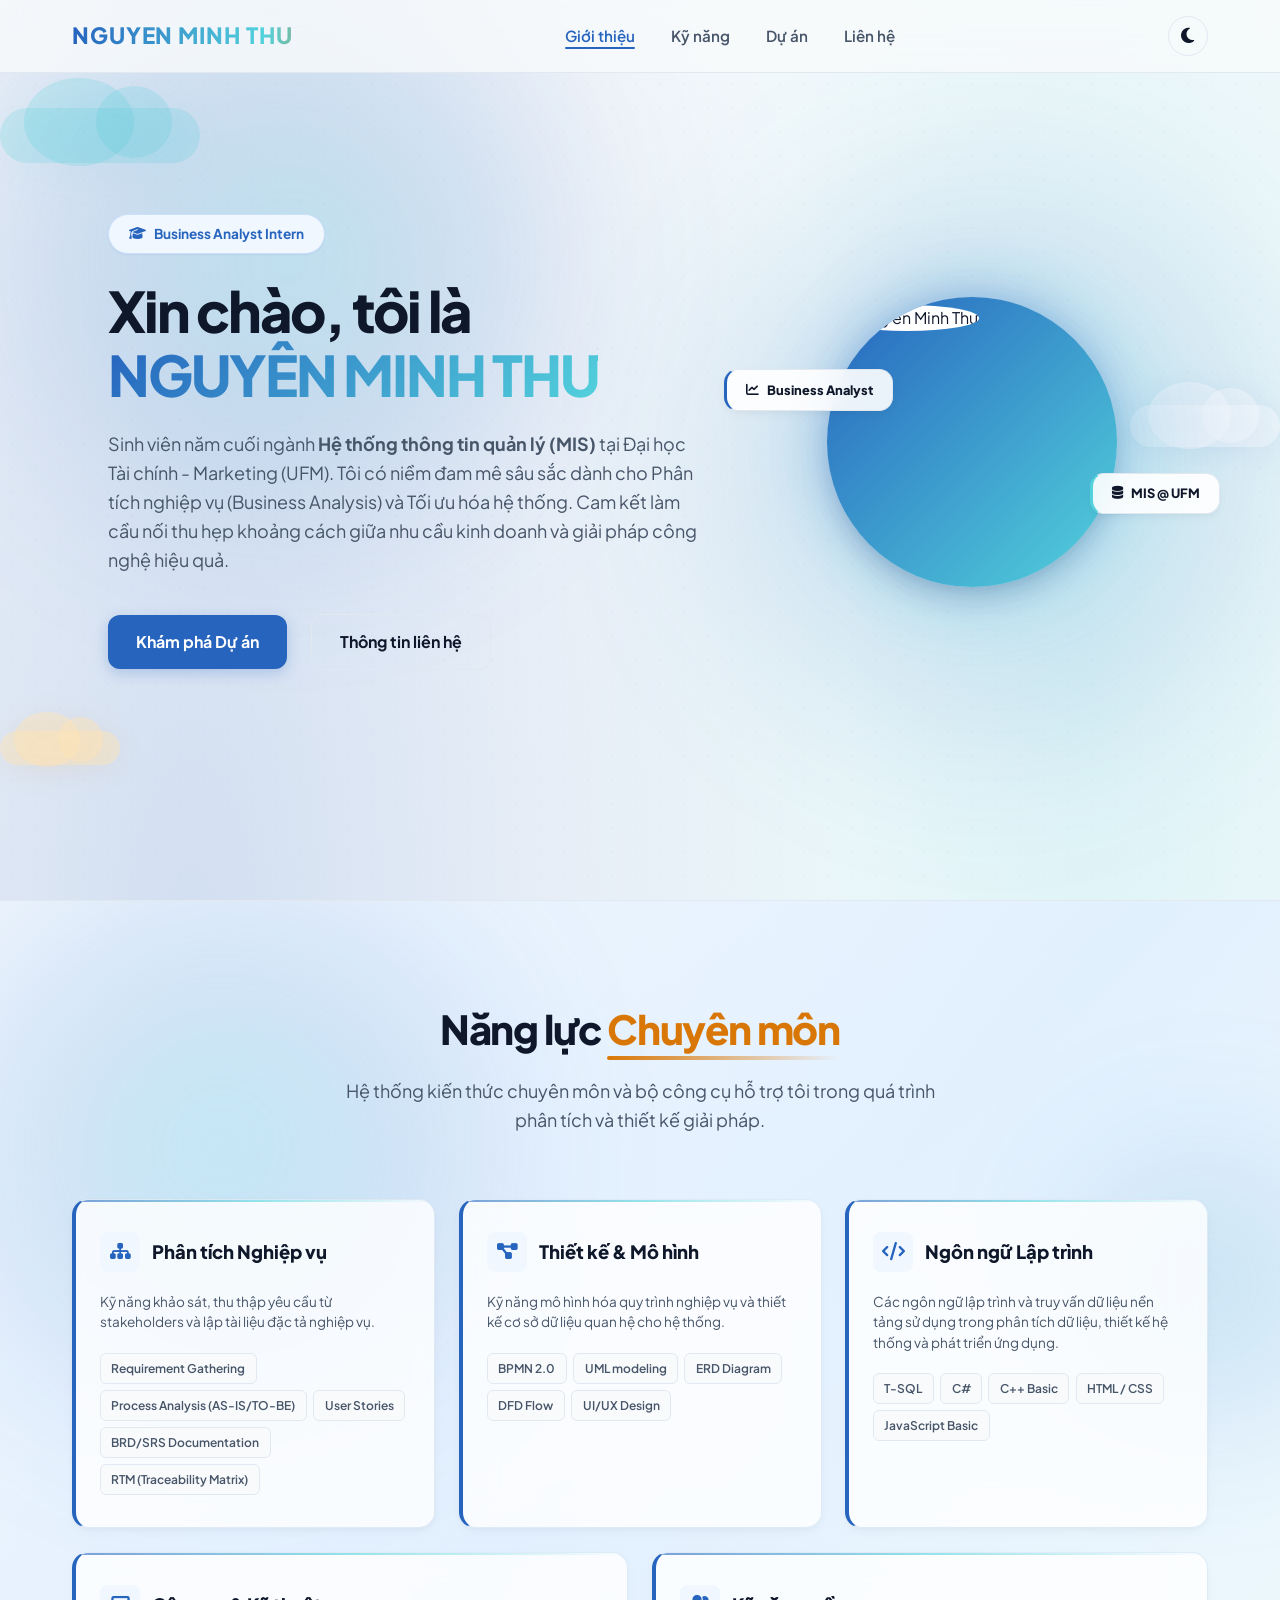
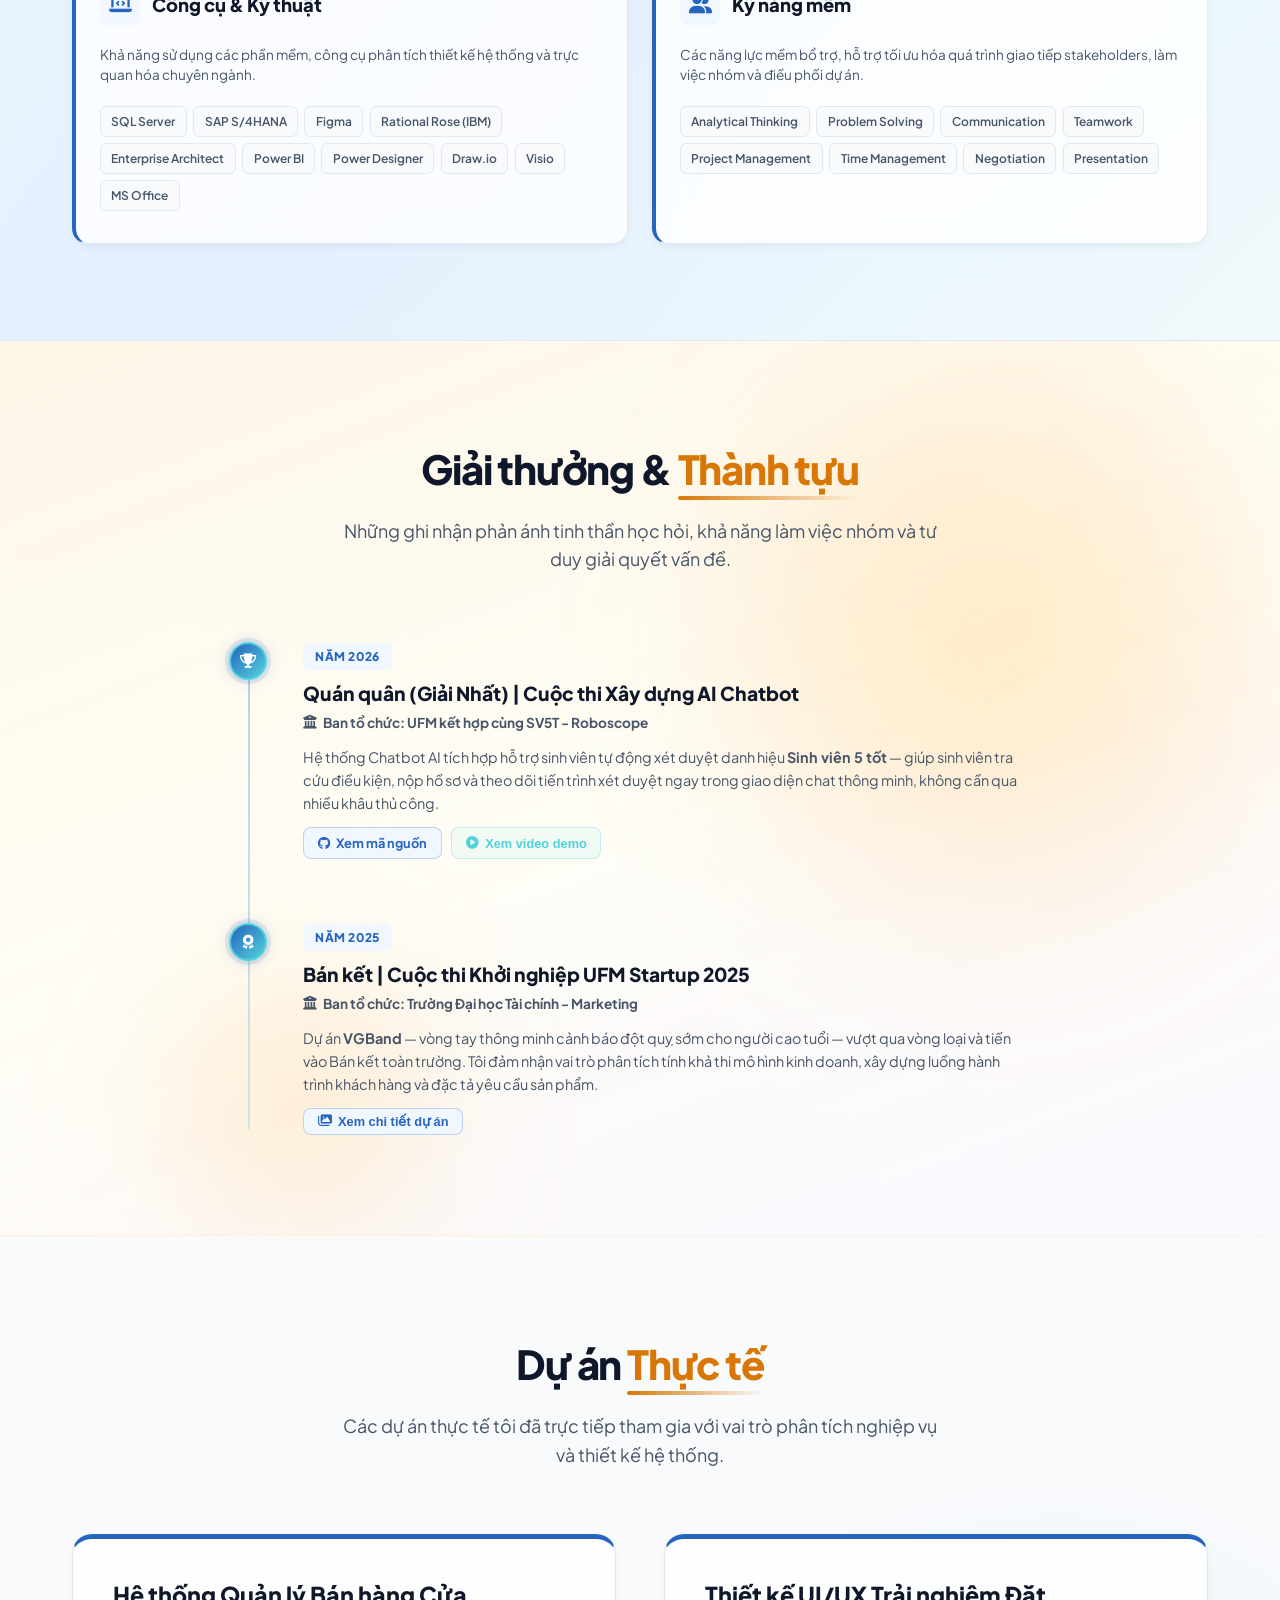
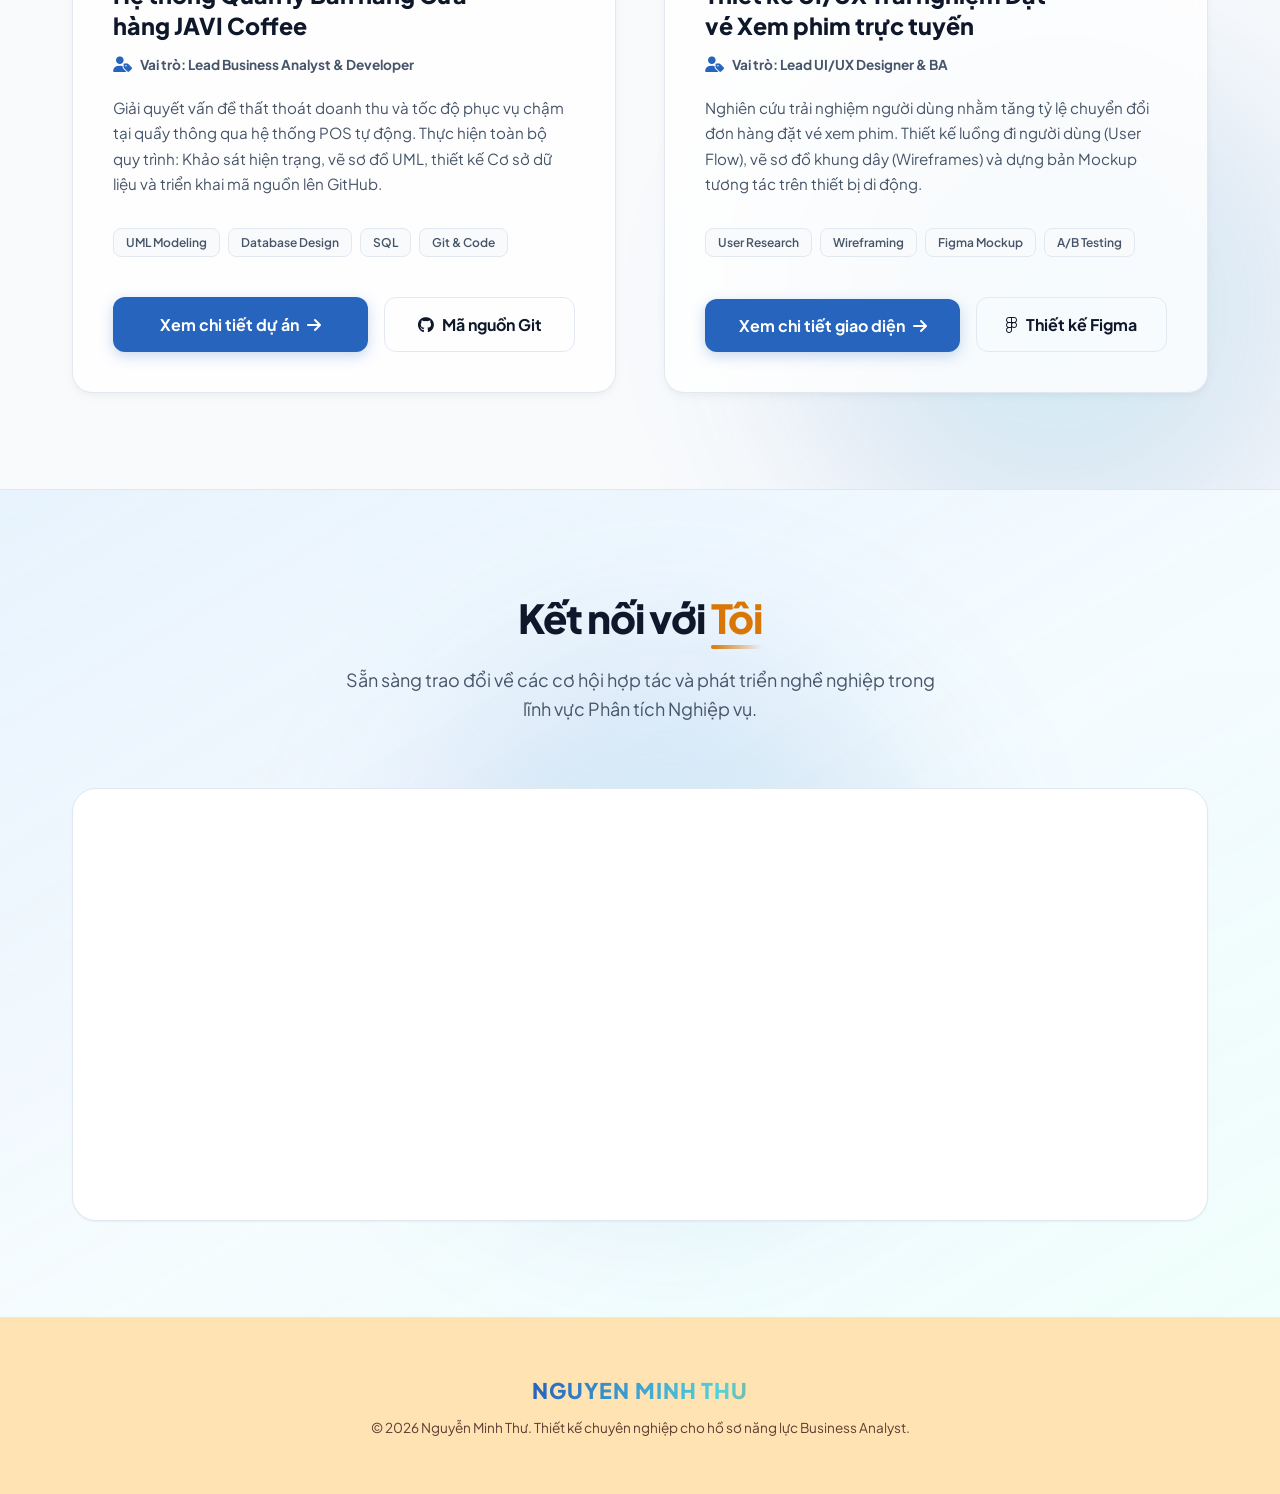
==== index.html @ 5f0628aa "Portfolio" ====
<!DOCTYPE html>
<html lang="vi">
<head>
    <meta charset="UTF-8">
    <meta name="viewport" content="width=device-width, initial-scale=1.0">
    <title>Nguyễn Minh Thư | Business Analyst Portfolio</title>
    
    <!-- Meta SEO -->
    <meta name="description" content="Portfolio chuyên nghiệp của Nguyễn Minh Thư - Chuyên viên phân tích nghiệp vụ (Business Analyst) với kinh nghiệm thiết kế quy trình, mô hình hóa UML, thiết kế CSDL và tư duy thiết kế UI/UX.">
    <meta name="keywords" content="Business Analyst, BA Portfolio, UML Diagrams, ERD, JAVI Coffee, UI/UX Design, Movie Booking, Phân tích nghiệp vụ, Cầu nối CNTT">
    <meta name="author" content="Nguyễn Minh Thư">
    
    <!-- Open Graph / Social Media -->
    <meta property="og:type" content="website">
    <meta property="og:title" content="Nguyễn Minh Thư | Business Analyst Portfolio">
    <meta property="og:description" content="Hồ sơ năng lực phân tích thiết kế hệ thống, sơ đồ quy trình nghiệp vụ UML, cấu trúc Database và tư duy thiết kế UI/UX định hướng khách hàng.">
    
    <!-- Stylesheets -->
    <link rel="stylesheet" href="css/style.css">
    <link rel="stylesheet" href="https://cdnjs.cloudflare.com/ajax/libs/font-awesome/6.4.0/css/all.min.css">
</head>
<body>

    <!-- Header & Navigation -->
    <header>
        <div class="container">
            <nav>
                <a href="#" class="logo">
                    <span class="logo-glow">NGUYEN MINH THU</span>
                </a>
                
                <ul class="nav-links">
                    <li><a href="#about" class="active">Giới thiệu</a></li>
                    <li><a href="#skills">Kỹ năng</a></li>
                    <li><a href="#projects">Dự án</a></li>
                    <li><a href="#contact">Liên hệ</a></li>
                </ul>

                <div style="display: flex; gap: 1rem; align-items: center;">
                    <button id="theme-toggle" class="theme-toggle-btn" aria-label="Toggle dark mode">
                        <i class="fas fa-moon moon-icon"></i>
                        <i class="fas fa-sun sun-icon"></i>
                    </button>
                    <button class="menu-toggle" id="menu-toggle" aria-label="Toggle navigation menu">
                        <span></span>
                        <span></span>
                        <span></span>
                    </button>
                </div>
            </nav>
        </div>
    </header>

    <!-- Hero Section -->
    <section id="about" class="hero" style="position: relative; overflow: hidden;">
        <!-- Ambient Floating Cloud Glows -->
        <div class="bg-cloud-blob float-animation-1" style="top: -10%; left: -5%;"></div>
        <div class="bg-cloud-blob float-animation-2" style="bottom: 10%; right: -5%;"></div>
        <!-- Drifting CSS clouds (hero only) -->
        <div class="css-cloud css-cloud-drift css-cloud-1"></div>
        <div class="css-cloud css-cloud-drift css-cloud-2"></div>
        <div class="css-cloud css-cloud-drift css-cloud-3"></div>
        <div class="container" style="position: relative; z-index: 1;">
            <div class="hero-wrapper">
                <div class="hero-content">
                    <div class="hero-badge">
                        <i class="fas fa-graduation-cap"></i>
                        Business Analyst Intern
                    </div>
                    <h1 class="hero-title">
                        Xin chào, tôi là <br><span>NGUYỄN MINH THƯ</span>
                    </h1>
                    <p class="hero-description">
                        Sinh viên năm cuối ngành <strong>Hệ thống thông tin quản lý (MIS)</strong> tại Đại học Tài chính - Marketing (UFM). Tôi có niềm đam mê sâu sắc dành cho Phân tích nghiệp vụ (Business Analysis) và Tối ưu hóa hệ thống. Cam kết làm cầu nối thu hẹp khoảng cách giữa nhu cầu kinh doanh và giải pháp công nghệ hiệu quả.
                    </p>
                    <div class="hero-ctas">
                        <a href="#projects" class="btn btn-primary">Khám phá Dự án</a>
                        <a href="#contact" class="btn btn-secondary">Thông tin liên hệ</a>
                    </div>
                </div>
                
                <div class="hero-visual">
                    <div class="hero-blob"></div>
                    <div class="avatar-container">
                        <img src="images/avatar.png" alt="Nguyễn Minh Thư" class="avatar-image">
                    </div>
                    <!-- Floating visual tech badges around avatar -->
                    <div class="floating-badge badge-left">
                        <i class="fas fa-chart-line"></i> Business Analyst
                    </div>
                    <div class="floating-badge badge-right">
                        <i class="fas fa-database"></i> MIS @ UFM
                    </div>
                </div>
            </div>
        </div>
    </section>

    <!-- Kỹ năng Section -->
    <section id="skills" class="skills-section" style="position: relative; overflow: hidden;">
        <!-- Ambient Cloud Glows -->
        <div class="bg-cloud-blob float-animation-1" style="top: -10%; left: -10%;"></div>
        <div class="bg-cloud-blob float-animation-3" style="top: 20%; right: -8%; width: 350px; height: 350px;"></div>
        <!-- Side clouds -->
        <div class="css-cloud css-cloud-side css-cloud-side-L css-cloud-yellow" style="top: 18%; animation-delay: 0s;"></div>
        <div class="css-cloud css-cloud-side css-cloud-side-L css-cloud-white" style="top: 60%; animation-delay: -3s;"></div>
        <div class="css-cloud css-cloud-side css-cloud-side-R css-cloud-blue" style="top: 30%; animation-delay: -1.5s;"></div>
        <div class="css-cloud css-cloud-side css-cloud-side-R css-cloud-yellow" style="top: 70%; animation-delay: -4s;"></div>
        <div class="container" style="position: relative; z-index: 1;">
            <h2 class="section-title">Năng lực <span>Chuyên môn</span></h2>
            <p class="section-subtitle">Hệ thống kiến thức chuyên môn và bộ công cụ hỗ trợ tôi trong quá trình phân tích và thiết kế giải pháp.</p>
            
            <div class="skills-premium-grid">
                <!-- Card 1: Business Analysis -->
                <div class="skills-card-premium reveal reveal-left">
                    <div class="skills-card-header">
                        <div class="skill-icon-box"><i class="fas fa-sitemap"></i></div>
                        <h3>Phân tích Nghiệp vụ</h3>
                    </div>
                    <div class="skills-card-content">
                        <p class="skills-card-desc-text">Kỹ năng khảo sát, thu thập yêu cầu từ stakeholders và lập tài liệu đặc tả nghiệp vụ.</p>
                        <div class="skill-tags-group">
                            <span class="skill-tag-badge">Requirement Gathering</span>
                            <span class="skill-tag-badge">Process Analysis (AS-IS/TO-BE)</span>
                            <span class="skill-tag-badge">User Stories</span>
                            <span class="skill-tag-badge">BRD/SRS Documentation</span>
                            <span class="skill-tag-badge">RTM (Traceability Matrix)</span>
                        </div>
                    </div>
                </div>

                <!-- Card 2: Modeling & Design -->
                <div class="skills-card-premium reveal reveal-right">
                    <div class="skills-card-header">
                        <div class="skill-icon-box"><i class="fas fa-project-diagram"></i></div>
                        <h3>Thiết kế & Mô hình</h3>
                    </div>
                    <div class="skills-card-content">
                        <p class="skills-card-desc-text">Kỹ năng mô hình hóa quy trình nghiệp vụ và thiết kế cơ sở dữ liệu quan hệ cho hệ thống.</p>
                        <div class="skill-tags-group">
                            <span class="skill-tag-badge">BPMN 2.0</span>
                            <span class="skill-tag-badge">UML modeling</span>
                            <span class="skill-tag-badge">ERD Diagram</span>
                            <span class="skill-tag-badge">DFD Flow</span>
                            <span class="skill-tag-badge">UI/UX Design</span>
                        </div>
                    </div>
                </div>

                <!-- Card 3: Programming Languages -->
                <div class="skills-card-premium reveal reveal-left">
                    <div class="skills-card-header">
                        <div class="skill-icon-box"><i class="fas fa-code"></i></div>
                        <h3>Ngôn ngữ Lập trình</h3>
                    </div>
                    <div class="skills-card-content">
                        <p class="skills-card-desc-text">Các ngôn ngữ lập trình và truy vấn dữ liệu nền tảng sử dụng trong phân tích dữ liệu, thiết kế hệ thống và phát triển ứng dụng.</p>
                        <div class="skill-tags-group">
                            <span class="skill-tag-badge">T-SQL</span>
                            <span class="skill-tag-badge">C#</span>
                            <span class="skill-tag-badge">C++ Basic</span>
                            <span class="skill-tag-badge">HTML / CSS</span>
                            <span class="skill-tag-badge">JavaScript Basic</span>
                        </div>
                    </div>
                </div>

                <!-- Card 4: Tech & Tools -->
                <div class="skills-card-premium reveal reveal-left">
                    <div class="skills-card-header">
                        <div class="skill-icon-box"><i class="fas fa-laptop-code"></i></div>
                        <h3>Công cụ & Kỹ thuật</h3>
                    </div>
                    <div class="skills-card-content">
                        <p class="skills-card-desc-text">Khả năng sử dụng các phần mềm, công cụ phân tích thiết kế hệ thống và trực quan hóa chuyên ngành.</p>
                        <div class="skill-tags-group">
                            <span class="skill-tag-badge">SQL Server</span>
                            <span class="skill-tag-badge">SAP S/4HANA</span>
                            <span class="skill-tag-badge">Figma</span>
                            <span class="skill-tag-badge">Rational Rose (IBM)</span>
                            <span class="skill-tag-badge">Enterprise Architect</span>
                            <span class="skill-tag-badge">Power BI</span>
                            <span class="skill-tag-badge">Power Designer</span>
                            <span class="skill-tag-badge">Draw.io</span>
                            <span class="skill-tag-badge">Visio</span>
                            <span class="skill-tag-badge">MS Office</span>
                        </div>
                    </div>
                </div>

                <!-- Card 5: Soft Skills -->
                <div class="skills-card-premium reveal reveal-right">
                    <div class="skills-card-header">
                        <div class="skill-icon-box"><i class="fas fa-user-friends"></i></div>
                        <h3>Kỹ năng mềm</h3>
                    </div>
                    <div class="skills-card-content">
                        <p class="skills-card-desc-text">Các năng lực mềm bổ trợ, hỗ trợ tối ưu hóa quá trình giao tiếp stakeholders, làm việc nhóm và điều phối dự án.</p>
                        <div class="skill-tags-group">
                            <span class="skill-tag-badge">Analytical Thinking</span>
                            <span class="skill-tag-badge">Problem Solving</span>
                            <span class="skill-tag-badge">Communication</span>
                            <span class="skill-tag-badge">Teamwork</span>
                            <span class="skill-tag-badge">Project Management</span>
                            <span class="skill-tag-badge">Time Management</span>
                            <span class="skill-tag-badge">Negotiation</span>
                            <span class="skill-tag-badge">Presentation</span>
                        </div>
                    </div>
                </div>
            </div>


        </div>
    </section>

    <!-- Giải thưởng & Thành tựu Section -->
    <section id="awards" class="awards-section" style="position: relative; overflow: hidden;">
        <!-- Warm amber cloud blobs -->
        <div class="bg-cloud-blob bg-cloud-warm float-animation-2" style="top: -5%; right: -5%;"></div>
        <div class="bg-cloud-blob bg-cloud-warm float-animation-3" style="bottom: -5%; left: 10%; width: 350px; height: 350px;"></div>
        <!-- Side clouds -->
        <div class="css-cloud css-cloud-side css-cloud-side-L css-cloud-cyan" style="top: 15%; animation-delay: -2s;"></div>
        <div class="css-cloud css-cloud-side css-cloud-side-L css-cloud-white" style="top: 65%; animation-delay: -5s;"></div>
        <div class="css-cloud css-cloud-side css-cloud-side-R css-cloud-blue" style="top: 40%; animation-delay: -1s;"></div>
        <div class="container" style="position: relative; z-index: 1;">
            <h2 class="section-title">Giải thưởng & <span>Thành tựu</span></h2>
            <p class="section-subtitle">Những ghi nhận phản ánh tinh thần học hỏi, khả năng làm việc nhóm và tư duy giải quyết vấn đề.</p>
            
            <div class="awards-timeline-container">
                <div class="awards-timeline-line"></div>
                
                <!-- Award 1: Chatbot Champion -->
                <div class="awards-timeline-item reveal reveal-left">
                    <div class="timeline-dot"><i class="fas fa-trophy"></i></div>
                    <div class="timeline-content">
                        <div class="award-year">Năm 2026</div>
                        <h3 class="award-title">Quán quân (Giải Nhất) | Cuộc thi Xây dựng AI Chatbot</h3>
                        <div class="award-organizer"><i class="fas fa-university"></i> Ban tổ chức: UFM kết hợp cùng SV5T - Roboscope</div>
                        <p class="award-desc">Hệ thống Chatbot AI tích hợp hỗ trợ sinh viên tự động xét duyệt danh hiệu <strong>Sinh viên 5 tốt</strong> — giúp sinh viên tra cứu điều kiện, nộp hồ sơ và theo dõi tiến trình xét duyệt ngay trong giao diện chat thông minh, không cần qua nhiều khâu thủ công.</p>
                        <div class="award-action-row">
                            <a href="https://github.com/tohuwne" target="_blank" class="award-source-link">
                                <i class="fab fa-github"></i> Xem mã nguồn
                            </a>
                            <button class="award-source-link award-video-btn" onclick="openChatbotVideoModal()">
                                <i class="fas fa-play-circle"></i> Xem video demo
                            </button>
                        </div>
                    </div>
                </div>

                <!-- Award 2: Startup Semi-finalist -->
                <div class="awards-timeline-item reveal reveal-right">
                    <div class="timeline-dot"><i class="fas fa-award"></i></div>
                    <div class="timeline-content">
                        <div class="award-year">Năm 2025</div>
                        <h3 class="award-title">Bán kết | Cuộc thi Khởi nghiệp UFM Startup 2025</h3>
                        <div class="award-organizer"><i class="fas fa-university"></i> Ban tổ chức: Trường Đại học Tài chính - Marketing</div>
                        <p class="award-desc">Dự án <strong>VGBand</strong> — vòng tay thông minh cảnh báo đột quỵ sớm cho người cao tuổi — vượt qua vòng loại và tiến vào Bán kết toàn trường. Tôi đảm nhận vai trò phân tích tính khả thi mô hình kinh doanh, xây dựng luồng hành trình khách hàng và đặc tả yêu cầu sản phẩm.</p>
                        <div class="award-action-row">
                            <button class="award-source-link award-docs-btn" onclick="openVGBandModal()">
                                <i class="fas fa-images"></i> Xem chi tiết dự án
                            </button>
                        </div>
                    </div>
                </div>
            </div>
        </div>
    </section>

    <!-- Dự án Section -->
    <section id="projects" class="projects-section" style="position: relative; overflow: hidden;">
        <!-- Ambient Cloud Glow -->
        <div class="bg-cloud-blob float-animation-2" style="bottom: -20%; right: -10%;"></div>
        <!-- Side clouds -->
        <div class="css-cloud css-cloud-side css-cloud-side-L css-cloud-yellow" style="top: 20%; animation-delay: -3s;"></div>
        <div class="css-cloud css-cloud-side css-cloud-side-L css-cloud-cyan" style="top: 65%; animation-delay: -6s;"></div>
        <div class="css-cloud css-cloud-side css-cloud-side-R css-cloud-white" style="top: 35%; animation-delay: 0s;"></div>
        <div class="css-cloud css-cloud-side css-cloud-side-R css-cloud-yellow" style="top: 75%; animation-delay: -4s;"></div>
        <div class="container" style="position: relative; z-index: 1;">
            <h2 class="section-title">Dự án <span>Thực tế</span></h2>
            <p class="section-subtitle">Các dự án thực tế tôi đã trực tiếp tham gia với vai trò phân tích nghiệp vụ và thiết kế hệ thống.</p>
            
            <div class="project-cards-layout">
                <!-- Project Card 1: JAVI Coffee -->
                <div class="project-summary-card reveal reveal-left">
                    <div class="project-card-body">
                        <h3 class="project-card-title">Hệ thống Quản lý Bán hàng Cửa hàng JAVI Coffee</h3>
                        <p class="project-card-role"><i class="fas fa-user-tag"></i> Vai trò: Lead Business Analyst & Developer</p>
                        <p class="project-card-desc">
                            Giải quyết vấn đề thất thoát doanh thu và tốc độ phục vụ chậm tại quầy thông qua hệ thống POS tự động. Thực hiện toàn bộ quy trình: Khảo sát hiện trạng, vẽ sơ đồ UML, thiết kế Cơ sở dữ liệu và triển khai mã nguồn lên GitHub.
                        </p>
                        <div class="project-card-techs">
                            <span class="tech-badge">UML Modeling</span>
                            <span class="tech-badge">Database Design</span>
                            <span class="tech-badge">SQL</span>
                            <span class="tech-badge">Git & Code</span>
                        </div>
                        <div style="display: flex; gap: 1rem; width: 100%; margin-top: auto;">
                            <a href="javi-coffee-detail.html" class="btn btn-primary" style="flex: 1.2; justify-content: center; text-align: center;">
                                Xem chi tiết dự án <i class="fas fa-arrow-right"></i>
                            </a>
                            <a href="https://github.com/tohuwne/QL_ban_hang_JAVI" target="_blank" class="btn btn-secondary" style="flex: 0.8; justify-content: center; text-align: center;">
                                <i class="fab fa-github"></i> Mã nguồn Git
                            </a>
                        </div>
                    </div>
                </div>

                <!-- Project Card 2: Movie UI/UX -->
                <div class="project-summary-card reveal reveal-right">
                    <div class="project-card-body">
                        <h3 class="project-card-title">Thiết kế UI/UX Trải nghiệm Đặt vé Xem phim trực tuyến</h3>
                        <p class="project-card-role"><i class="fas fa-user-tag"></i> Vai trò: Lead UI/UX Designer & BA</p>
                        <p class="project-card-desc">
                            Nghiên cứu trải nghiệm người dùng nhằm tăng tỷ lệ chuyển đổi đơn hàng đặt vé xem phim. Thiết kế luồng đi người dùng (User Flow), vẽ sơ đồ khung dây (Wireframes) và dựng bản Mockup tương tác trên thiết bị di động.
                        </p>
                        <div class="project-card-techs">
                            <span class="tech-badge">User Research</span>
                            <span class="tech-badge">Wireframing</span>
                            <span class="tech-badge">Figma Mockup</span>
                            <span class="tech-badge">A/B Testing</span>
                        </div>
                        <div style="display: flex; gap: 1rem; width: 100%; margin-top: auto;">
                            <a href="movie-booking-detail.html" class="btn btn-primary project-card-link" style="flex: 1.2; justify-content: center; text-align: center;">
                                Xem chi tiết giao diện <i class="fas fa-arrow-right"></i>
                            </a>
                            <a href="https://www.figma.com/design/pUXmeJfq2M4oEic1vIGk2n/H%E1%BB%87-th%E1%BB%91ng-%C4%91%E1%BA%B7t-v%C3%A9---VIBE-TICKET?t=KK15btHZ1hcUjyRQ-1" target="_blank" class="btn btn-secondary" style="flex: 0.8; justify-content: center; text-align: center;">
                                <i class="fab fa-figma"></i> Thiết kế Figma
                            </a>
                        </div>
                    </div>
                </div>
            </div>
        </div>
    </section>

    <!-- Liên hệ Section -->
    <section id="contact" class="contact-section" style="position: relative; overflow: hidden;">
        <!-- Ambient Cloud Glow -->
        <div class="bg-cloud-blob float-animation-3" style="top: 10%; left: 25%;"></div>
        <!-- Side clouds -->
        <div class="css-cloud css-cloud-side css-cloud-side-L css-cloud-cyan" style="top: 25%; animation-delay: -2s;"></div>
        <div class="css-cloud css-cloud-side css-cloud-side-L css-cloud-yellow" style="top: 70%; animation-delay: -5s;"></div>
        <div class="css-cloud css-cloud-side css-cloud-side-R css-cloud-yellow" style="top: 45%; animation-delay: -1s;"></div>
        <div class="container" style="position: relative; z-index: 1;">
            <h2 class="section-title">Kết nối với <span>Tôi</span></h2>
            <p class="section-subtitle">Sẵn sàng trao đổi về các cơ hội hợp tác và phát triển nghề nghiệp trong lĩnh vực Phân tích Nghiệp vụ.</p>
            
            <div class="contact-wrapper">
                <div class="contact-info reveal reveal-left">
                    <h3 class="contact-info-title">Tôi luôn sẵn lòng đón nhận cơ hội mới</h3>
                    <p class="contact-info-desc">Bạn cần một Business Analyst có kỹ năng phân tích hệ thống logic và tư duy UI/UX? Hãy kết nối với tôi qua các kênh sau:</p>
                </div>
                
                <div class="contact-methods reveal reveal-right">
                    <!-- Email -->
                    <a href="mailto:Nguyenminhthu.invn@gmail.com" class="contact-method-item">
                        <div class="contact-method-left">
                            <span class="contact-lbl">Email liên hệ</span>
                            <span class="contact-val">Nguyenminhthu.invn@gmail.com</span>
                        </div>
                        <div class="contact-icon-arrow"><i class="fas fa-arrow-right"></i></div>
                    </a>
                    
                    <!-- Phone -->
                    <a href="tel:0343132085" class="contact-method-item">
                        <div class="contact-method-left">
                            <span class="contact-lbl">Số điện thoại</span>
                            <span class="contact-val">0343132085</span>
                        </div>
                        <div class="contact-icon-arrow"><i class="fas fa-arrow-right"></i></div>
                    </a>
                    
                    <!-- GitHub -->
                    <a href="https://github.com/tohuwne" target="_blank" class="contact-method-item">
                        <div class="contact-method-left">
                            <span class="contact-lbl">Mạng xã hội</span>
                            <span class="contact-val">github.com/tohuwne</span>
                        </div>
                        <div class="contact-icon-arrow"><i class="fas fa-arrow-right"></i></div>
                    </a>
                </div>
            </div>
        </div>
    </section>

    <!-- Footer -->
    <footer>
        <div class="container">
            <div class="footer-logo">
                <span class="logo-glow">NGUYEN MINH THU</span>
            </div>
            <p class="footer-copy">&copy; 2026 Nguyễn Minh Thư. Thiết kế chuyên nghiệp cho hồ sơ năng lực Business Analyst.</p>
        </div>
    </footer>

    <!-- Back to Top Button -->
    <button id="back-to-top" class="back-to-top-btn" aria-label="Quay lại đầu trang">
        <i class="fas fa-chevron-up"></i>
    </button>

    <!-- ========== MODAL: Chatbot Video Demo ========== -->
    <div id="chatbot-video-modal" class="award-modal-overlay" onclick="closeChatbotVideoModal(event)">
        <div class="award-modal-box">
            <button class="award-modal-close" onclick="closeChatbotVideoModal()">&times;</button>
            <h3 class="award-modal-title"><i class="fas fa-robot"></i> Video Demo — AI Chatbot SV5T</h3>
            <div class="chatbot-video-wrap">
                <video id="chatbot-demo-video" class="chatbot-video-player" controls>
                    <source src="awards/chatbot-ai/demo.mp4" type="video/mp4">
                </video>
                <div id="chatbot-video-placeholder" class="award-placeholder-box" style="display:none;">
                    <i class="fas fa-video" style="font-size:2.5rem; color: var(--color-brand-light); margin-bottom:1rem;"></i>
                    <p>Video demo sẽ xuất hiện ở đây sau khi bạn tải file lên.</p>
                    <code style="font-size:0.8rem; color: var(--text-muted);">awards/chatbot-ai/demo.mp4</code>
                </div>
            </div>
        </div>
    </div>

    <!-- ========== MODAL: VGBand Project Details ========== -->
    <div id="vgband-modal" class="award-modal-overlay" onclick="closeVGBandModal(event)">
        <div class="award-modal-box award-modal-wide">
            <button class="award-modal-close" onclick="closeVGBandModal()">&times;</button>
            <h3 class="award-modal-title"><i class="fas fa-heartbeat"></i> VGBand — Vòng tay cảnh báo đột quỵ</h3>
            <p style="color:var(--text-secondary); font-size:0.9rem; margin-bottom:1.5rem;">Tài liệu dự án bao gồm poster, tờ rơi và brochure giới thiệu sản phẩm.</p>
            <div class="vgband-docs-grid">
                <!-- Poster -->
                <div class="vgband-doc-item" onclick="openDocPreview('awards/vgband/poster.jpg','Poster — VGBand')">
                    <div class="vgband-doc-thumb" id="poster-thumb">
                        <i class="fas fa-image"></i>
                        <span>Poster</span>
                    </div>
                    <div class="vgband-doc-label">Poster</div>
                </div>
                <!-- Tờ rơi -->
                <div class="vgband-doc-item" onclick="openDocPreview('awards/vgband/toroi.jpg','Tờ rơi — VGBand')">
                    <div class="vgband-doc-thumb" id="toroi-thumb">
                        <i class="fas fa-file-image"></i>
                        <span>Tờ rơi</span>
                    </div>
                    <div class="vgband-doc-label">Tờ rơi</div>
                </div>
                <!-- Brochure -->
                <div class="vgband-doc-item" onclick="openDocPreview('awards/vgband/brochure.pdf','Brochure — VGBand')">
                    <div class="vgband-doc-thumb" id="brochure-thumb">
                        <i class="fas fa-file-alt"></i>
                        <span>Brochure</span>
                    </div>
                    <div class="vgband-doc-label">Brochure</div>
                </div>
            </div>
            <p class="award-upload-hint"><i class="fas fa-info-circle"></i> Đặt file vào thư mục <code>awards/vgband/</code> để xem trực tiếp tại đây.</p>
        </div>
    </div>

    <!-- ========== MODAL: Doc Preview Lightbox ========== -->
    <div id="doc-preview-modal" class="award-modal-overlay" onclick="closeDocPreview(event)">
        <div class="award-modal-box award-modal-preview">
            <button class="award-modal-close" onclick="closeDocPreview()">&times;</button>
            <h3 class="award-modal-title" id="doc-preview-title"></h3>
            <div id="doc-preview-content" class="doc-preview-inner"></div>
        </div>
    </div>

    <!-- Award modal scripts -->
    <script>
        function openChatbotVideoModal() {
            const modal = document.getElementById('chatbot-video-modal');
            const video = document.getElementById('chatbot-demo-video');
            const placeholder = document.getElementById('chatbot-video-placeholder');
            // Check if source file is available
            fetch('awards/chatbot-ai/demo.mp4', { method: 'HEAD' })
                .then(r => {
                    if (r.ok && r.headers.get('content-length') > 0) {
                        video.style.display = 'block';
                        placeholder.style.display = 'none';
                        video.play();
                    } else { throw new Error(); }
                })
                .catch(() => {
                    video.style.display = 'none';
                    placeholder.style.display = 'flex';
                });
            modal.classList.add('active');
            document.body.style.overflow = 'hidden';
        }
        function closeChatbotVideoModal(e) {
            if (e && e.target !== e.currentTarget) return;
            const modal = document.getElementById('chatbot-video-modal');
            document.getElementById('chatbot-demo-video').pause();
            modal.classList.remove('active');
            document.body.style.overflow = '';
        }

        function openVGBandModal() {
            document.getElementById('vgband-modal').classList.add('active');
            document.body.style.overflow = 'hidden';
        }
        function closeVGBandModal(e) {
            if (e && e.target !== e.currentTarget) return;
            document.getElementById('vgband-modal').classList.remove('active');
            document.body.style.overflow = '';
        }

        function openDocPreview(src, title) {
            const modal = document.getElementById('doc-preview-modal');
            const content = document.getElementById('doc-preview-content');
            document.getElementById('doc-preview-title').textContent = title;
            const ext = src.split('.').pop().toLowerCase();
            if (ext === 'pdf') {
                content.innerHTML = `<iframe src="${src}" style="width:100%;height:65vh;border:none;border-radius:8px;"></iframe>`;
            } else {
                content.innerHTML = `<img src="${src}" alt="${title}" style="max-width:100%;border-radius:8px;" onerror="this.outerHTML='<div class=award-placeholder-box><i class=fas\ fa-image style=font-size:3rem;color:var(--text-muted);margin-bottom:1rem></i><p>Chưa có file. Hãy tải lên vào <code>${src}</code></p></div>'">`;
            }
            modal.classList.add('active');
        }
        function closeDocPreview(e) {
            if (e && e.target !== e.currentTarget) return;
            document.getElementById('doc-preview-modal').classList.remove('active');
            document.getElementById('doc-preview-content').innerHTML = '';
        }
    </script>

    <!-- App Logic Script -->
    <script src="js/app.js"></script>
</body>
</html>
---- css/style.css ----
@import url('https://fonts.googleapis.com/css2?family=Plus+Jakarta+Sans:wght@300;400;500;600;700;800&display=swap');

/* Reset and Base Styles */
*, *::before, *::after {
    box-sizing: border-box;
    margin: 0;
    padding: 0;
}

:root {
    --font-primary: 'Plus Jakarta Sans', sans-serif;
    
    /* Light Mode: Blue Primary with Sunrise Accents */
    --bg-primary: #f8fafc;        /* Cool clean slate */
    --bg-secondary: #ffffff;
    --bg-card: rgba(255, 255, 255, 0.8);
    --border-color: #e2e8f0;
    
    --text-primary: #0f172a;
    --text-secondary: #475569;
    --text-muted: #94a3b8;
    
    --color-brand: #2664BE;       /* Primary: Deep Royal Blue */
    --color-brand-light: #53D2DC; /* Accent 1: Bright Cyan */
    --color-brand-bg: #f0f7ff;    /* Soft blue wash background */
    --color-navy: #4F8FC0;        /* Accent 2: Soft Slate Blue */
    --color-yellow: #FFE3B3;      /* Accent 3: Warm Cream Gold */
    --color-highlight: #d97706;   /* Contrast Gold Highlight */
    
    --shadow-sm: 0 1px 2px 0 rgba(15, 23, 42, 0.05);
    --shadow-md: 0 4px 12px -2px rgba(15, 23, 42, 0.05), 0 2px 6px -1px rgba(15, 23, 42, 0.03);
    --shadow-lg: 0 20px 25px -5px rgba(15, 23, 42, 0.08), 0 10px 10px -5px rgba(15, 23, 42, 0.03);
    
    --transition-base: all 0.3s cubic-bezier(0.4, 0, 0.2, 1);
}

/* Dark Mode Theme */
[data-theme="dark"] {
    --bg-primary: #090d16;        /* Deep space navy black */
    --bg-secondary: #111827;
    --bg-card: rgba(15, 23, 42, 0.7);
    --border-color: #1e293b;
    
    --text-primary: #f8fafc;
    --text-secondary: #94a3b8;
    --text-muted: #475569;
    
    --color-brand: #2664BE;       /* Primary: Deep Royal Blue */
    --color-brand-light: #53D2DC; /* Accent 1: Bright Cyan */
    --color-brand-bg: #111a2e;    /* Deep navy wash background */
    --color-navy: #4F8FC0;        /* Accent 2: Soft Slate Blue */
    --color-yellow: #FFE3B3;      /* Accent 3: Warm Cream Gold */
    --color-highlight: var(--color-yellow);
    
    --shadow-sm: 0 1px 2px 0 rgba(0, 0, 0, 0.3);
    --shadow-md: 0 4px 12px -2px rgba(0, 0, 0, 0.4), 0 2px 6px -1px rgba(0, 0, 0, 0.2);
    --shadow-lg: 0 20px 25px -5px rgba(0, 0, 0, 0.5), 0 10px 10px -5px rgba(0, 0, 0, 0.3);
}

html {
    scroll-behavior: smooth;
    font-size: 16px;
}

body {
    font-family: var(--font-primary);
    background-color: var(--bg-primary);
    color: var(--text-primary);
    line-height: 1.6;
    transition: var(--transition-base);
    overflow-x: hidden;

    /* Vivid color-wash mesh gradient — bleeds across the page */
    background-image:
        radial-gradient(rgba(148, 163, 184, 0.05) 1.5px, transparent 1.5px),
        radial-gradient(ellipse 80% 60% at 15% 20%, rgba(38, 100, 190, 0.18) 0%, transparent 65%),
        radial-gradient(ellipse 70% 50% at 85% 15%, rgba(83, 210, 220, 0.16) 0%, transparent 60%),
        radial-gradient(ellipse 60% 55% at 50% 55%, rgba(79, 143, 192, 0.12) 0%, transparent 60%),
        radial-gradient(ellipse 80% 60% at 10% 80%, rgba(255, 227, 179, 0.22) 0%, transparent 60%),
        radial-gradient(ellipse 70% 50% at 90% 90%, rgba(83, 210, 220, 0.14) 0%, transparent 55%);
    background-size: 24px 24px, 100% 100%, 100% 100%, 100% 100%, 100% 100%, 100% 100%;
}

[data-theme="dark"] body {
    background-image:
        radial-gradient(rgba(51, 65, 85, 0.12) 1.5px, transparent 1.5px),
        radial-gradient(ellipse 80% 60% at 15% 20%, rgba(38, 100, 190, 0.20) 0%, transparent 65%),
        radial-gradient(ellipse 70% 50% at 85% 15%, rgba(83, 210, 220, 0.12) 0%, transparent 60%),
        radial-gradient(ellipse 60% 55% at 50% 55%, rgba(79, 143, 192, 0.10) 0%, transparent 60%),
        radial-gradient(ellipse 80% 60% at 10% 80%, rgba(180, 120, 30, 0.15) 0%, transparent 60%),
        radial-gradient(ellipse 70% 50% at 90% 90%, rgba(83, 210, 220, 0.10) 0%, transparent 55%);
    background-size: 24px 24px, 100% 100%, 100% 100%, 100% 100%, 100% 100%, 100% 100%;
}

/* Layout Utilities */
.container {
    max-width: 1200px;
    margin: 0 auto;
    padding: 0 2rem;
}

section {
    padding: 6rem 0;
}

.section-title {
    font-size: 2.5rem;
    font-weight: 800;
    color: var(--text-primary);
    margin-bottom: 1rem;
    text-align: center;
    position: relative;
    letter-spacing: -0.03em;
}

.section-title span {
    color: var(--color-highlight);
    position: relative;
}

.section-title span::after {
    content: '';
    position: absolute;
    bottom: -6px;
    left: 0;
    width: 100%;
    height: 4px;
    background: linear-gradient(90deg, var(--color-highlight), transparent);
    border-radius: 2px;
}

.section-subtitle {
    font-size: 1.125rem;
    color: var(--text-secondary);
    text-align: center;
    margin-bottom: 4rem;
    max-width: 600px;
    margin-left: auto;
    margin-right: auto;
}

/* Glassmorphism card utility */
.glass-panel {
    background: var(--bg-card);
    backdrop-filter: blur(16px);
    -webkit-backdrop-filter: blur(16px);
    border: 1px solid var(--border-color);
    border-radius: 20px;
    box-shadow: var(--shadow-md);
}

/* Header & Navbar */
header {
    position: fixed;
    top: 0;
    left: 0;
    width: 100%;
    z-index: 100;
    background-color: rgba(248, 250, 252, 0.8);
    backdrop-filter: blur(16px);
    -webkit-backdrop-filter: blur(16px);
    border-bottom: 1px solid var(--border-color);
    transition: var(--transition-base);
}

[data-theme="dark"] header {
    background-color: rgba(9, 13, 22, 0.8);
}

header.scrolled {
    padding: 0.5rem 0;
    box-shadow: var(--shadow-md);
}

nav {
    display: flex;
    justify-content: space-between;
    align-items: center;
    height: 4.5rem;
}

.logo {
    font-size: 1.4rem;
    font-weight: 800;
    color: var(--text-primary);
    text-decoration: none;
    display: flex;
    align-items: center;
    gap: 0.5rem;
    letter-spacing: -0.04em;
}

.logo-dot {
    width: 10px;
    height: 10px;
    background-color: var(--color-highlight);
    border-radius: 50%;
    display: inline-block;
}

/* Logo shimmer glow animation */
.logo-glow {
    background: linear-gradient(
        90deg,
        var(--color-brand) 0%,
        var(--color-brand-light) 35%,
        var(--color-highlight) 55%,
        var(--color-brand-light) 75%,
        var(--color-brand) 100%
    );
    background-size: 250% auto;
    -webkit-background-clip: text;
    background-clip: text;
    -webkit-text-fill-color: transparent;
    animation: logoShimmer 4s linear infinite;
    font-weight: 900;
    letter-spacing: 0.04em;
}

[data-theme="dark"] .logo-glow {
    filter: drop-shadow(0 0 8px rgba(83, 210, 220, 0.5));
}

@keyframes logoShimmer {
    0% { background-position: 200% center; }
    100% { background-position: -200% center; }
}

.nav-links {
    display: flex;
    gap: 2.25rem;
    list-style: none;
    align-items: center;
}

.nav-links a {
    color: var(--text-secondary);
    text-decoration: none;
    font-weight: 600;
    font-size: 0.95rem;
    transition: var(--transition-base);
    position: relative;
    padding: 0.25rem 0;
}

.nav-links a:hover,
.nav-links a.active {
    color: var(--color-brand);
}

.nav-links a::after {
    content: '';
    position: absolute;
    bottom: 0;
    left: 50%;
    width: 0;
    height: 2.5px;
    background-color: var(--color-brand);
    transition: var(--transition-base);
    transform: translateX(-50%);
    border-radius: 2px;
}

.nav-links a:hover::after,
.nav-links a.active::after {
    width: 100%;
}

/* Theme Switcher Toggle */
.theme-toggle-btn {
    background: none;
    border: 1px solid var(--border-color);
    color: var(--text-primary);
    cursor: pointer;
    width: 2.5rem;
    height: 2.5rem;
    border-radius: 50%;
    display: flex;
    align-items: center;
    justify-content: center;
    font-size: 1.1rem;
    transition: var(--transition-base);
}

.theme-toggle-btn:hover {
    background-color: var(--border-color);
    color: var(--color-brand);
    transform: rotate(15deg);
}

.theme-toggle-btn .sun-icon {
    display: none;
}

[data-theme="dark"] .theme-toggle-btn .moon-icon {
    display: none;
}

[data-theme="dark"] .theme-toggle-btn .sun-icon {
    display: block;
}

/* Mobile Menu Toggle */
.menu-toggle {
    display: none;
    flex-direction: column;
    gap: 5px;
    cursor: pointer;
    background: none;
    border: none;
}

.menu-toggle span {
    width: 25px;
    height: 3px;
    background-color: var(--text-primary);
    border-radius: 3px;
    transition: var(--transition-base);
}

/* Hero Section */
.hero {
    min-height: 100vh;
    display: flex;
    align-items: center;
    padding-top: 5rem;
    position: relative;
    overflow: hidden;
}

.hero-wrapper {
    display: grid;
    grid-template-columns: 1.2fr 0.8fr;
    gap: 4rem;
    align-items: center;
}

.hero-content {
    display: flex;
    flex-direction: column;
    align-items: flex-start;
}

.hero-badge {
    background-color: var(--color-brand-bg);
    color: var(--color-brand);
    padding: 0.5rem 1.25rem;
    border-radius: 9999px;
    font-weight: 700;
    font-size: 0.85rem;
    margin-bottom: 1.5rem;
    display: inline-flex;
    align-items: center;
    gap: 0.5rem;
    border: 1px solid rgba(59, 130, 246, 0.2);
    box-shadow: var(--shadow-sm);
}

.hero-title {
    font-size: 3.5rem;
    font-weight: 800;
    line-height: 1.15;
    letter-spacing: -0.04em;
    margin-bottom: 1.5rem;
    color: var(--text-primary);
}

.hero-title span {
    background: linear-gradient(135deg, var(--color-brand) 0%, var(--color-brand-light) 100%);
    -webkit-background-clip: text;
    background-clip: text;
    -webkit-text-fill-color: transparent;
}

.hero-description {
    font-size: 1.125rem;
    color: var(--text-secondary);
    margin-bottom: 2.5rem;
    max-width: 600px;
}

.hero-ctas {
    display: flex;
    gap: 1.5rem;
    align-items: center;
}

.btn {
    display: inline-flex;
    align-items: center;
    gap: 0.5rem;
    padding: 0.875rem 1.75rem;
    font-size: 1rem;
    font-weight: 700;
    border-radius: 12px;
    text-decoration: none;
    cursor: pointer;
    transition: var(--transition-base);
}

.btn-primary {
    background-color: var(--color-brand);
    color: #ffffff;
    border: none;
    box-shadow: 0 4px 14px 0 rgba(38, 100, 190, 0.25);
    position: relative;
    overflow: hidden;
}

.btn-primary::after {
    content: '';
    position: absolute;
    top: 0;
    left: -100%;
    width: 100%;
    height: 100%;
    background: linear-gradient(
        90deg,
        transparent,
        rgba(255, 255, 255, 0.25),
        transparent
    );
    transition: none;
}

.btn-primary:hover {
    background-color: var(--color-brand-light);
    transform: translateY(-2px);
    box-shadow: 0 10px 20px -10px rgba(83, 210, 220, 0.5);
}

.btn-primary:hover::after {
    left: 100%;
    transition: left 0.6s ease-in-out;
}

.btn-secondary {
    background-color: transparent;
    color: var(--text-primary);
    border: 1px solid var(--border-color);
}

.btn-secondary:hover {
    background-color: var(--color-brand-bg);
    border-color: var(--color-brand);
    color: var(--color-brand);
    transform: translateY(-2px);
}

/* Avatar Visual container */
.hero-visual {
    position: relative;
    display: flex;
    justify-content: center;
    align-items: center;
}

.avatar-container {
    width: 290px;
    height: 290px;
    border-radius: 50%;
    padding: 8px;
    background: linear-gradient(135deg, var(--color-brand) 0%, var(--color-brand-light) 100%);
    position: relative;
    z-index: 10;
    box-shadow: var(--shadow-lg), 0 0 30px rgba(38, 100, 190, 0.25);
    overflow: hidden;
    transition: var(--transition-base);
}

/* Pulsing Ambient Glow behind Avatar */
.hero-visual::before {
    content: '';
    position: absolute;
    width: 320px;
    height: 320px;
    border-radius: 50%;
    background: linear-gradient(135deg, var(--color-brand) 0%, var(--color-brand-light) 100%);
    z-index: 1;
    filter: blur(35px);
    opacity: 0.2;
    animation: pulseGlow 4s ease-in-out infinite alternate;
}

@keyframes pulseGlow {
    0% {
        transform: scale(0.92);
        opacity: 0.15;
    }
    100% {
        transform: scale(1.08);
        opacity: 0.35;
    }
}

.avatar-container::before {
    content: '';
    position: absolute;
    top: 0;
    left: -100%;
    width: 50%;
    height: 100%;
    background: linear-gradient(to right, rgba(255,255,255,0) 0%, rgba(255,255,255,0.3) 100%);
    transform: skewX(-25deg);
    transition: 0.75s;
    z-index: 15;
}

.avatar-container:hover::before {
    left: 125%;
}

.avatar-container:hover {
    transform: scale(1.03) rotate(1deg);
    box-shadow: var(--shadow-lg), 0 0 40px rgba(6, 182, 212, 0.4);
}

.avatar-image {
    width: 100%;
    height: 100%;
    border-radius: 50%;
    object-fit: cover;
    background-color: var(--bg-secondary);
}

.hero-blob {
    position: absolute;
    width: 400px;
    height: 400px;
    background: radial-gradient(circle, rgba(6, 182, 212, 0.15) 0%, rgba(37, 99, 235, 0.03) 50%, rgba(0,0,0,0) 70%);
    border-radius: 50%;
    z-index: 1;
    top: 50%;
    left: 50%;
    transform: translate(-50%, -50%);
    filter: blur(15px);
}

/* Skills Section & Parallel Columns */
.skills-section {
    background: linear-gradient(
        135deg,
        rgba(240, 247, 255, 0.95) 0%,
        rgba(226, 240, 255, 0.9) 50%,
        rgba(240, 250, 252, 0.95) 100%
    );
    border-top: 1px solid var(--border-color);
    border-bottom: 1px solid var(--border-color);
}

[data-theme="dark"] .skills-section {
    background: linear-gradient(
        135deg,
        rgba(9, 13, 22, 0.98) 0%,
        rgba(15, 25, 50, 0.95) 50%,
        rgba(9, 18, 30, 0.98) 100%
    );
}

.skills-premium-grid {
    display: grid;
    grid-template-columns: repeat(6, 1fr);
    gap: 1.5rem;
}

.skills-card-premium {
    background-color: var(--bg-card);
    backdrop-filter: blur(16px);
    -webkit-backdrop-filter: blur(16px);
    border: 1px solid rgba(38, 100, 190, 0.12);
    border-left: 4px solid var(--color-brand);
    border-radius: 16px;
    padding: 2rem 1.5rem;
    box-shadow: var(--shadow-md);
    transition: var(--transition-base);
    display: flex;
    flex-direction: column;
    height: 100%;
    position: relative;
    overflow: hidden;
}

/* Subtle top shimmer line on skills cards */
.skills-card-premium::before {
    content: '';
    position: absolute;
    top: 0; left: 0; right: 0;
    height: 2px;
    background: linear-gradient(90deg, var(--color-brand), var(--color-brand-light), transparent);
    opacity: 0.6;
}

/* Bento Grid Spans */
.skills-card-premium:nth-child(1),
.skills-card-premium:nth-child(2),
.skills-card-premium:nth-child(3) {
    grid-column: span 2;
}

.skills-card-premium:nth-child(4),
.skills-card-premium:nth-child(5) {
    grid-column: span 3;
}

.skills-card-premium:hover {
    transform: translateY(-10px);
    box-shadow: var(--shadow-lg), 0 15px 35px rgba(38, 100, 190, 0.15), 0 0 20px rgba(83, 210, 220, 0.18);
    border-color: var(--color-brand-light);
}

.skills-card-header {
    display: flex;
    align-items: center;
    gap: 0.75rem;
    margin-bottom: 1.25rem;
}

.skills-card-header .skill-icon-box {
    width: 2.5rem;
    height: 2.5rem;
    border-radius: 8px;
    display: flex;
    align-items: center;
    justify-content: center;
    font-size: 1.15rem;
    background-color: var(--color-brand-bg);
    color: var(--color-brand);
}

@media (max-width: 1024px) {
    .skills-premium-grid {
        grid-template-columns: repeat(2, 1fr);
    }
    .skills-card-premium:nth-child(1),
    .skills-card-premium:nth-child(2),
    .skills-card-premium:nth-child(3),
    .skills-card-premium:nth-child(4),
    .skills-card-premium:nth-child(5) {
        grid-column: span 1 !important;
    }
}

@media (max-width: 640px) {
    .skills-premium-grid {
        grid-template-columns: 1fr;
    }
}

.skills-card-header h3 {
    font-size: 1.15rem;
    font-weight: 800;
}

.skills-card-content {
    display: flex;
    flex-direction: column;
    gap: 1.25rem;
    height: 100%;
}

.skills-card-desc-text {
    font-size: 0.85rem;
    color: var(--text-secondary);
    line-height: 1.5;
}

.skill-tags-group {
    display: flex;
    flex-wrap: wrap;
    gap: 0.4rem;
}

.skill-tag-badge {
    font-size: 0.75rem;
    font-weight: 600;
    background-color: var(--bg-primary);
    border: 1px solid var(--border-color);
    color: var(--text-secondary);
    padding: 0.3rem 0.65rem;
    border-radius: 6px;
    transition: var(--transition-base);
}

.skill-tag-badge:hover {
    background: linear-gradient(135deg, var(--color-brand) 0%, var(--color-brand-light) 100%);
    color: #ffffff !important;
    border-color: transparent;
    transform: translateY(-3px) scale(1.05);
    box-shadow: 0 4px 12px rgba(38, 100, 190, 0.25);
}

/* Projects Section (Clean layout cards) */
.projects-section {
    background-color: var(--bg-primary);
}

.project-cards-layout {
    display: grid;
    grid-template-columns: 1fr 1fr;
    gap: 3rem;
}

.project-summary-card {
    background-color: var(--bg-card);
    backdrop-filter: blur(16px);
    -webkit-backdrop-filter: blur(16px);
    border: 1px solid var(--border-color);
    border-top: 5px solid var(--color-brand);
    border-radius: 20px;
    overflow: hidden;
    box-shadow: var(--shadow-md);
    transition: var(--transition-base);
    position: relative;
    display: flex;
    flex-direction: column;
}

.project-summary-card:hover {
    transform: translateY(-12px);
    box-shadow: var(--shadow-lg), 0 20px 40px rgba(38, 100, 190, 0.18), 0 0 25px rgba(83, 210, 220, 0.22);
    border-color: var(--color-brand-light);
}

.project-summary-card:hover .btn-primary {
    transform: translateY(-2px);
    box-shadow: 0 8px 20px rgba(38, 100, 190, 0.3);
}

.project-card-badge {
    position: absolute;
    top: 1.5rem;
    right: 1.5rem;
    font-size: 0.75rem;
    font-weight: 700;
    background-color: var(--color-brand-bg);
    color: var(--color-brand);
    padding: 0.25rem 0.75rem;
    border-radius: 6px;
    border: 1px solid rgba(59, 130, 246, 0.2);
}

.project-card-body {
    padding: 2.5rem;
    display: flex;
    flex-direction: column;
    height: 100%;
    align-items: flex-start;
}

.project-card-title {
    font-size: 1.45rem;
    font-weight: 800;
    margin-bottom: 0.75rem;
    color: var(--text-primary);
    line-height: 1.35;
    padding-right: 6rem;
}

.project-card-role {
    font-size: 0.85rem;
    font-weight: 700;
    color: var(--text-secondary);
    margin-bottom: 1.25rem;
    display: flex;
    align-items: center;
    gap: 0.5rem;
}

.project-card-role i {
    color: var(--color-brand);
    font-size: 0.95rem;
}

.project-card-desc {
    font-size: 0.95rem;
    color: var(--text-secondary);
    margin-bottom: 2rem;
    line-height: 1.65;
}

.project-card-techs {
    display: flex;
    flex-wrap: wrap;
    gap: 0.5rem;
    margin-bottom: 2.5rem;
}

.tech-badge {
    font-size: 0.75rem;
    font-weight: 600;
    background-color: var(--bg-primary);
    border: 1px solid var(--border-color);
    color: var(--text-secondary);
    padding: 0.25rem 0.75rem;
    border-radius: 8px;
    transition: var(--transition-base);
}

.tech-badge:hover {
    background: linear-gradient(135deg, var(--color-brand) 0%, var(--color-brand-light) 100%);
    color: #ffffff !important;
    border-color: transparent;
    transform: translateY(-3px) scale(1.05);
    box-shadow: 0 4px 12px rgba(38, 100, 190, 0.25);
}

.project-card-link {
    width: 100%;
    justify-content: center;
    margin-top: auto;
}

/* Contact Section & Centered Methods */
.contact-section {
    background: linear-gradient(
        150deg,
        rgba(230, 243, 255, 0.9) 0%,
        rgba(244, 251, 255, 0.95) 50%,
        rgba(240, 255, 252, 0.9) 100%
    );
    border-top: 1px solid rgba(38, 100, 190, 0.12);
}

[data-theme="dark"] .contact-section {
    background: linear-gradient(
        150deg,
        rgba(5, 15, 35, 0.98) 0%,
        rgba(9, 13, 22, 0.99) 50%,
        rgba(5, 20, 25, 0.98) 100%
    );
}

.contact-wrapper {
    display: grid;
    grid-template-columns: 1fr 1fr;
    gap: 4rem;
    align-items: center;
    background: var(--bg-secondary);
    border: 1px solid var(--border-color);
    padding: 3.5rem;
    border-radius: 24px;
    box-shadow: var(--shadow-sm);
    text-align: left;
    position: relative;
    overflow: hidden;
}

[data-theme="dark"] .contact-wrapper {
    background: rgba(30, 41, 59, 0.4);
}

.contact-info {
    display: flex;
    flex-direction: column;
    align-items: flex-start;
    gap: 1.5rem;
    max-width: 100%;
}

.contact-info-title {
    font-size: 2.25rem;
    font-weight: 800;
    color: var(--text-primary);
    line-height: 1.2;
}

.contact-info-desc {
    color: var(--text-secondary);
    font-size: 1.05rem;
    line-height: 1.6;
}

.contact-methods {
    display: flex;
    flex-direction: column;
    width: 100%;
}

.contact-method-item {
    display: flex;
    align-items: center;
    justify-content: space-between;
    padding: 1.5rem 0;
    border-bottom: 1px solid var(--border-color);
    text-decoration: none;
    color: inherit;
    transition: var(--transition-base);
}

.contact-method-item:last-child {
    border-bottom: none;
}

.contact-method-item:hover {
    transform: translateX(10px);
    border-bottom-color: var(--color-brand);
}

.contact-method-item:hover .contact-val {
    color: var(--color-brand);
}

.contact-method-item:hover .contact-icon-arrow {
    background-color: var(--color-brand);
    color: white;
    border-color: var(--color-brand);
    transform: translateX(5px);
}

.contact-method-left {
    display: flex;
    flex-direction: column;
    gap: 0.25rem;
}

.contact-lbl {
    font-size: 0.85rem;
    color: var(--text-muted);
    font-weight: 600;
    text-transform: uppercase;
    letter-spacing: 0.05em;
}

.contact-val {
    font-size: 1.25rem;
    font-weight: 700;
    color: var(--text-primary);
    transition: var(--transition-base);
}

.contact-icon-arrow {
    width: 3rem;
    height: 3rem;
    border-radius: 50%;
    background-color: var(--bg-primary);
    border: 1px solid var(--border-color);
    display: flex;
    align-items: center;
    justify-content: center;
    color: var(--text-secondary);
    transition: var(--transition-base);
    font-size: 1.1rem;
}

/* Footer Section */
footer {
    border-top: 1px solid var(--border-color);
    padding: 3.5rem 0;
    background-color: var(--color-yellow);
    text-align: center;
}

[data-theme="dark"] footer {
    background-color: #241a0f;
}

.footer-logo {
    font-size: 1.35rem;
    font-weight: 800;
    margin-bottom: 0.5rem;
    color: #2d1810;
}

[data-theme="dark"] .footer-logo {
    color: var(--color-yellow);
}

.footer-copy {
    font-size: 0.85rem;
    color: #5c3e35;
}

[data-theme="dark"] .footer-copy {
    color: var(--text-secondary);
}

/* ==========================================
   Detailed Page Explorer UI CSS 
   ========================================== */
.explorer-header-bar {
    width: 100%;
    background-color: var(--bg-secondary);
    border-bottom: 1px solid var(--border-color);
    padding: 1.2rem 0;
    position: sticky;
    top: 0;
    z-index: 100;
    box-shadow: var(--shadow-sm);
}

.explorer-nav {
    display: flex;
    justify-content: space-between;
    align-items: center;
}

.back-home-btn {
    display: inline-flex;
    align-items: center;
    gap: 0.5rem;
    color: var(--text-secondary);
    text-decoration: none;
    font-weight: 700;
    font-size: 0.9rem;
    transition: var(--transition-base);
}

.back-home-btn:hover {
    color: var(--color-brand);
    transform: translateX(-3px);
}

.explorer-header-title {
    font-size: 1.35rem;
    font-weight: 800;
    color: var(--text-primary);
    letter-spacing: -0.02em;
}

.explorer-header-title span {
    color: var(--color-brand);
}

.explorer-layout {
    display: grid;
    grid-template-columns: 290px 1fr;
    gap: 2rem;
    align-items: stretch;
}

/* Sidebar explorer tree */
.explorer-sidebar {
    background-color: var(--bg-secondary);
    border: 1px solid var(--border-color);
    border-radius: 16px;
    padding: 1.5rem;
    box-shadow: var(--shadow-sm);
    height: fit-content;
}

.explorer-sidebar-title {
    font-size: 0.95rem;
    font-weight: 800;
    color: var(--text-secondary);
    margin-bottom: 1.5rem;
    display: flex;
    align-items: center;
    gap: 0.5rem;
    border-bottom: 1px solid var(--border-color);
    padding-bottom: 0.75rem;
}

.explorer-sidebar-title i {
    color: var(--color-brand);
}

.explorer-tree {
    list-style: none;
}

.tree-category {
    margin-bottom: 1.5rem;
}

.tree-category-name {
    font-size: 0.8rem;
    font-weight: 800;
    color: var(--text-muted);
    text-transform: uppercase;
    letter-spacing: 0.07em;
    display: flex;
    align-items: center;
    gap: 0.5rem;
    cursor: pointer;
    margin-bottom: 0.75rem;
}

.tree-items {
    list-style: none;
    padding-left: 0.5rem;
    border-left: 1.5px solid var(--border-color);
    display: flex;
    flex-direction: column;
    gap: 0.4rem;
    margin-left: 0.25rem;
}

.tree-item {
    font-size: 0.9rem;
    font-weight: 600;
    color: var(--text-secondary);
    padding: 0.5rem 0.75rem;
    border-radius: 8px;
    cursor: pointer;
    display: flex;
    align-items: center;
    gap: 0.5rem;
    transition: var(--transition-base);
}

.tree-item i {
    font-size: 0.95rem;
    color: var(--text-muted);
}

.tree-item:hover {
    background-color: var(--bg-primary);
    color: var(--text-primary);
}

.tree-item:hover i {
    color: var(--text-secondary);
}

.tree-item.active {
    background-color: var(--color-brand-bg);
    color: var(--color-brand);
    font-weight: 700;
}

.tree-item.active i {
    color: var(--color-brand);
}

/* Canvas screen */
.explorer-viewer {
    display: flex;
    flex-direction: column;
    gap: 1.25rem;
}

.explorer-viewer-path {
    background-color: var(--bg-secondary);
    border: 1px solid var(--border-color);
    border-radius: 10px;
    padding: 0.75rem 1.25rem;
    font-size: 0.85rem;
    font-weight: 600;
    color: var(--text-secondary);
    display: flex;
    align-items: center;
    gap: 0.5rem;
    box-shadow: var(--shadow-sm);
}

.explorer-viewer-path span {
    color: var(--color-brand);
}

/* OS Window styled canvas */
.explorer-canvas {
    background-color: var(--bg-secondary);
    border: 1px solid var(--border-color);
    border-radius: 16px;
    box-shadow: var(--shadow-lg);
    min-height: 500px;
    display: flex;
    flex-direction: column;
    overflow: hidden;
    position: relative;
    padding-top: 2.75rem; /* Space for OS window control bar */
}

/* OS Control dot simulation on canvas */
.explorer-canvas::before {
    content: '';
    position: absolute;
    top: 1rem;
    left: 1.25rem;
    width: 10px;
    height: 10px;
    background-color: #ff5f56;
    border-radius: 50%;
    box-shadow: 16px 0 0 #ffbd2e, 32px 0 0 #27c93f;
}

.explorer-canvas-inner {
    padding: 1.5rem 2.5rem 2.5rem 2.5rem;
    flex: 1;
    display: flex;
    flex-direction: column;
}

/* File switching */
.file-content {
    display: none;
    animation: fadeIn 0.4s ease;
    flex: 1;
}

.file-content.active {
    display: block;
}

/* Placeholder card for missing diagram files */
.placeholder-overlay-container {
    display: flex;
    flex-direction: column;
    gap: 2.5rem;
}

.placeholder-box {
    border: 2px dashed var(--border-color);
    border-radius: 14px;
    padding: 3.5rem 2rem;
    text-align: center;
    display: flex;
    flex-direction: column;
    align-items: center;
    justify-content: center;
    background-color: rgba(241, 245, 249, 0.4);
}

[data-theme="dark"] .placeholder-box {
    background-color: rgba(15, 23, 42, 0.4);
}

.placeholder-icon {
    font-size: 2.75rem;
    color: var(--text-muted);
    margin-bottom: 1.25rem;
}

.placeholder-box h4 {
    font-size: 1.15rem;
    font-weight: 800;
    margin-bottom: 0.5rem;
    color: var(--text-primary);
}

.placeholder-box p {
    font-size: 0.85rem;
    color: var(--text-secondary);
    max-width: 480px;
}

.diagram-preview-card {
    background-color: var(--bg-primary);
    border: 1px solid var(--border-color);
    border-radius: 14px;
    padding: 1.75rem;
    box-shadow: var(--shadow-sm);
}

.preview-badge {
    font-size: 0.75rem;
    font-weight: 800;
    color: var(--color-brand);
    margin-bottom: 1.25rem;
    text-transform: uppercase;
    display: flex;
    align-items: center;
    gap: 0.25rem;
    letter-spacing: 0.05em;
}

.mermaid {
    width: 100%;
    display: flex;
    justify-content: center;
}

/* ==========================================
   Interactive Smartphone simulator layout
   ========================================== */
.uiux-mockup-wrapper {
    display: grid;
    grid-template-columns: 1fr 1fr;
    gap: 3rem;
    align-items: center;
}

/* Simulated Smartphone UI Component with Notches */
.phone-mockup {
    width: 295px;
    height: 590px;
    background-color: #0b0f19;
    border: 12px solid #1f2937;
    border-radius: 44px;
    margin: 0 auto;
    position: relative;
    box-shadow: 0 25px 50px -12px rgba(0, 0, 0, 0.6);
    overflow: hidden;
    display: flex;
    flex-direction: column;
}

.phone-speaker {
    width: 80px;
    height: 18px;
    background-color: #1f2937;
    border-bottom-left-radius: 14px;
    border-bottom-right-radius: 14px;
    position: absolute;
    top: 0;
    left: 50%;
    transform: translateX(-50%);
    z-index: 50;
}

.phone-screen {
    flex: 1;
    background-color: #0c0e17;
    padding: 2.5rem 1rem 1rem 1rem;
    overflow-y: auto;
    position: relative;
    display: flex;
    flex-direction: column;
    gap: 1rem;
    scrollbar-width: none;
}

.phone-screen::-webkit-scrollbar {
    display: none;
}

/* Home indicator line at bottom of smartphone screen */
.phone-screen::after {
    content: '';
    position: absolute;
    bottom: 6px;
    left: 50%;
    transform: translateX(-50%);
    width: 100px;
    height: 4px;
    background-color: rgba(255,255,255,0.4);
    border-radius: 2px;
    pointer-events: none;
}

.movie-screen-bar {
    width: 80%;
    height: 4px;
    background: linear-gradient(90deg, rgba(20, 184, 166, 0.1), rgba(20, 184, 166, 0.8), rgba(20, 184, 166, 0.1));
    margin: 0.5rem auto;
    box-shadow: 0 4px 10px rgba(20, 184, 166, 0.4);
    border-radius: 2px;
}

.seats-grid {
    display: grid;
    grid-template-columns: repeat(6, 1fr);
    gap: 6px;
    justify-content: center;
    margin: 1rem 0;
}

.seat {
    width: 28px;
    height: 24px;
    background-color: #1e293b;
    border-radius: 4px;
    cursor: pointer;
    transition: var(--transition-base);
    display: flex;
    align-items: center;
    justify-content: center;
    font-size: 0.6rem;
    color: transparent;
}

.seat.available:hover {
    background-color: #334155;
}

.seat.selected {
    background-color: #14b8a6;
    box-shadow: 0 0 8px rgba(20, 184, 166, 0.6);
}

.seat.occupied {
    background-color: #0f172a;
    border: 1px solid #1e293b;
    cursor: not-allowed;
    position: relative;
}

.seat.occupied::after {
    content: '×';
    color: #475569;
    font-size: 0.75rem;
    display: block;
    line-height: 24px;
    text-align: center;
    width: 100%;
}

.movie-header {
    display: flex;
    justify-content: space-between;
    align-items: center;
    color: #f8fafc;
}

.movie-title-mock {
    font-size: 0.95rem;
    font-weight: 700;
}

.movie-meta-mock {
    font-size: 0.7rem;
    color: #94a3b8;
}

.movie-booking-footer {
    margin-top: auto;
    border-top: 1px solid #1e293b;
    padding-top: 0.75rem;
    display: flex;
    justify-content: space-between;
    align-items: center;
    margin-bottom: 0.5rem; /* padding for home indicator */
}

.movie-booking-price {
    display: flex;
    flex-direction: column;
}

.movie-price-label {
    font-size: 0.65rem;
    color: #94a3b8;
}

.movie-price-val {
    font-size: 1rem;
    font-weight: 700;
    color: #14b8a6;
}

.movie-book-btn {
    background-color: #14b8a6;
    color: #0b0f19;
    border: none;
    border-radius: 6px;
    padding: 0.4rem 1rem;
    font-size: 0.8rem;
    font-weight: 700;
    cursor: pointer;
}

.movie-poster-mock {
    width: 100%;
    height: 180px;
    background: linear-gradient(180deg, rgba(0,0,0,0) 0%, rgba(12,14,23,1) 90%), url('https://images.unsplash.com/photo-1536440136628-849c177e76a1?q=80&w=300&auto=format&fit=crop');
    background-size: cover;
    background-position: center;
    border-radius: 12px;
    margin-bottom: 0.5rem;
    display: flex;
    align-items: flex-end;
    padding: 0.75rem;
}

.movie-poster-title {
    color: #ffffff;
    font-size: 1.15rem;
    font-weight: 800;
    text-shadow: 0 2px 4px rgba(0,0,0,0.8);
}

.movie-mock-desc {
    font-size: 0.75rem;
    color: #94a3b8;
    line-height: 1.4;
}

.movie-mock-info-row {
    display: grid;
    grid-template-columns: repeat(3, 1fr);
    gap: 0.5rem;
    text-align: center;
}

.movie-mock-info-card {
    background-color: #1e293b;
    border-radius: 8px;
    padding: 0.5rem;
    border: 1px solid #334155;
}

.movie-mock-info-val {
    color: #14b8a6;
    font-weight: 700;
    font-size: 0.8rem;
}

.movie-mock-info-lbl {
    font-size: 0.6rem;
    color: #94a3b8;
}

.mockup-controls {
    display: flex;
    justify-content: center;
    gap: 1rem;
    margin-top: 1.5rem;
}

.mockup-control-btn {
    background-color: var(--bg-card);
    border: 1px solid var(--border-color);
    color: var(--text-secondary);
    padding: 0.5rem 1rem;
    border-radius: 8px;
    font-size: 0.85rem;
    font-weight: 700;
    cursor: pointer;
    transition: var(--transition-base);
}

.mockup-control-btn:hover {
    color: var(--color-brand);
    border-color: var(--color-brand);
}

.mockup-control-btn.active {
    background-color: var(--color-brand-bg);
    color: var(--color-brand);
    border-color: var(--color-brand);
}

/* JAVI Detailed ERD style cards */
.erd-wrapper {
    display: grid;
    grid-template-columns: 1fr 1.2fr;
    gap: 2rem;
}

.db-tables-list {
    display: flex;
    flex-direction: column;
    gap: 1.25rem;
}

.db-table-card {
    background-color: var(--bg-card);
    border: 1px solid var(--border-color);
    border-radius: 8px;
    overflow: hidden;
}

.db-table-header {
    background-color: var(--color-navy);
    color: #ffffff;
    padding: 0.6rem 1rem;
    font-weight: 700;
    font-size: 0.9rem;
    display: flex;
    justify-content: space-between;
}

[data-theme="dark"] .db-table-header {
    background-color: #1f2937;
    border-bottom: 1px solid var(--border-color);
}

.db-table-rows {
    padding: 0.5rem 1rem;
}

.db-table-row {
    display: grid;
    grid-template-columns: 1.2fr 1.2fr 0.6fr;
    font-size: 0.85rem;
    padding: 0.35rem 0;
    border-bottom: 1px dashed var(--border-color);
}

.db-table-row:last-child {
    border-bottom: none;
}

.db-col-name {
    font-weight: 600;
    color: var(--text-primary);
}

.db-col-type {
    color: var(--text-muted);
}

.db-col-key {
    font-weight: 700;
    color: var(--color-brand);
    text-align: right;
}

/* Responsive Grid / Layout adjustments */
@media (max-width: 1024px) {
    .skills-premium-grid {
        grid-template-columns: repeat(2, 1fr);
        gap: 1.5rem;
    }
    
    .project-cards-layout {
        grid-template-columns: 1fr;
        gap: 2rem;
    }
    
    .contact-wrapper {
        grid-template-columns: 1fr;
        gap: 2.5rem;
    }
    
    .explorer-layout {
        grid-template-columns: 1fr;
        gap: 2rem;
    }
    
    .explorer-sidebar {
        height: auto;
    }
    
    .erd-wrapper {
        grid-template-columns: 1fr;
    }
}

@media (max-width: 768px) {
    .skills-premium-grid {
        grid-template-columns: 1fr;
        gap: 1.5rem;
    }
    .container {
        padding: 0 1.5rem;
    }
    
    section {
        padding: 4rem 0;
    }
    
    .menu-toggle {
        display: flex;
    }
    
    .nav-links {
        position: fixed;
        top: 4.5rem;
        left: -100%;
        width: 100%;
        height: calc(100vh - 4.5rem);
        background-color: var(--bg-secondary);
        flex-direction: column;
        padding: 3rem 1.5rem;
        gap: 2.5rem;
        transition: var(--transition-base);
        border-top: 1px solid var(--border-color);
        align-items: flex-start;
        box-shadow: var(--shadow-lg);
    }
    
    .nav-links.active {
        left: 0;
    }
    
    .hero-wrapper {
        grid-template-columns: 1fr;
        gap: 3rem;
        text-align: center;
    }
    
    .hero-content {
        align-items: center;
    }
    
    .hero-title {
        font-size: 2.75rem;
    }
    
    .avatar-container {
        width: 240px;
        height: 240px;
    }
    
    .contact-wrapper {
        padding: 2rem 1.5rem;
    }
    
    .uiux-mockup-wrapper {
        grid-template-columns: 1fr;
        gap: 2.5rem;
    }
    
    .explorer-canvas {
        padding-top: 2.5rem;
    }
    
    .explorer-canvas-inner {
        padding: 1.5rem;
    }
    
    .floating-badge {
        font-size: 0.7rem;
        padding: 0.4rem 0.8rem;
    }
    .badge-left {
        left: -1rem;
        top: 15%;
    }
    .badge-right {
        right: -1rem;
        bottom: 15%;
    }
    
    .awards-grid {
        grid-template-columns: 1fr;
        gap: 1.5rem;
    }
}

/* Floating Badges & Awards Section Styles */
.floating-badge {
    position: absolute;
    background: rgba(255, 255, 255, 0.9);
    backdrop-filter: blur(12px);
    -webkit-backdrop-filter: blur(12px);
    border: 1px solid var(--border-color);
    padding: 0.6rem 1.2rem;
    border-radius: 14px;
    font-size: 0.8rem;
    font-weight: 800;
    color: var(--text-primary);
    display: flex;
    align-items: center;
    gap: 0.5rem;
    box-shadow: var(--shadow-md);
    z-index: 20;
    transition: var(--transition-base);
}

[data-theme="dark"] .floating-badge {
    background: rgba(15, 23, 42, 0.9);
}

.badge-left {
    top: 25%;
    left: -3rem;
    animation: floatLeft 4s ease-in-out infinite;
    border-left: 3px solid var(--color-brand);
}

.badge-right {
    bottom: 25%;
    right: -3rem;
    animation: floatRight 4.5s ease-in-out infinite;
    border-left: 3px solid var(--color-brand-light);
}

@keyframes floatLeft {
    0%, 100% { transform: translateY(0) rotate(-2deg); }
    50% { transform: translateY(-10px) rotate(2deg); }
}

@keyframes floatRight {
    0%, 100% { transform: translateY(0) rotate(2deg); }
    50% { transform: translateY(-12px) rotate(-2deg); }
}

.awards-section {
    background: linear-gradient(
        160deg,
        rgba(255, 247, 230, 0.95) 0%,
        rgba(255, 253, 245, 0.98) 50%,
        rgba(250, 247, 255, 0.95) 100%
    );
    border-bottom: 1px solid rgba(255, 227, 179, 0.4);
}

[data-theme="dark"] .awards-section {
    background: linear-gradient(
        160deg,
        rgba(30, 20, 5, 0.98) 0%,
        rgba(20, 15, 5, 0.98) 50%,
        rgba(15, 10, 30, 0.97) 100%
    );
}

/* Awards Timeline Layout */
.awards-timeline-container {
    position: relative;
    max-width: 800px;
    margin: 3rem auto 0;
    padding-left: 2.5rem;
}

/* Vertical line */
.awards-timeline-line {
    position: absolute;
    left: 8px;
    top: 10px;
    bottom: 10px;
    width: 2px;
    background: linear-gradient(to bottom, var(--color-brand) 0%, var(--color-brand-light) 100%);
    opacity: 0.3;
}

.awards-timeline-item {
    position: relative;
    margin-bottom: 3.5rem;
}

.awards-timeline-item:last-child {
    margin-bottom: 0;
}

/* Timeline text content container */
.timeline-content {
    padding: 0.25rem 1.25rem;
    border-left: 3px solid transparent;
}

/* Timeline dot containing icon */
.timeline-dot {
    position: absolute;
    left: -3.2rem;
    top: 4px;
    width: 2.4rem;
    height: 2.4rem;
    border-radius: 50%;
    background: linear-gradient(135deg, var(--color-brand) 0%, var(--color-brand-light) 100%);
    border: 2px solid var(--color-brand-light);
    color: #ffffff;
    display: flex;
    align-items: center;
    justify-content: center;
    font-size: 0.9rem;
    z-index: 5;
    box-shadow: 0 0 0 4px rgba(38, 100, 190, 0.12), 0 0 16px rgba(38, 100, 190, 0.2);
    transition: var(--transition-base);
    animation: dotPulse 3s ease-in-out infinite;
}

@keyframes dotPulse {
    0%, 100% { box-shadow: 0 0 0 4px rgba(38, 100, 190, 0.12), 0 0 16px rgba(38, 100, 190, 0.2); }
    50% { box-shadow: 0 0 0 8px rgba(83, 210, 220, 0.12), 0 0 24px rgba(83, 210, 220, 0.28); }
}



.awards-timeline-item .award-year {
    display: inline-block;
    font-size: 0.75rem;
    font-weight: 800;
    color: var(--color-brand);
    background-color: var(--color-brand-bg);
    padding: 0.25rem 0.75rem;
    border-radius: 6px;
    margin-bottom: 0.6rem;
    letter-spacing: 0.05em;
    text-transform: uppercase;
}

.awards-timeline-item .award-title {
    font-size: 1.2rem;
    font-weight: 800;
    color: var(--text-primary);
    margin-bottom: 0.35rem;
    line-height: 1.4;
}

.awards-timeline-item .award-organizer {
    font-size: 0.85rem;
    color: var(--text-secondary);
    margin-bottom: 0.75rem;
    display: flex;
    align-items: center;
    gap: 6px;
    font-weight: 700;
}

.awards-timeline-item .award-desc {
    font-size: 0.9rem;
    color: var(--text-secondary);
    line-height: 1.6;
    margin-bottom: 0.75rem;
}

.award-source-link {
    display: inline-flex;
    align-items: center;
    gap: 0.4rem;
    font-size: 0.8rem;
    font-weight: 700;
    color: var(--color-brand);
    text-decoration: none;
    padding: 0.3rem 0.85rem;
    border: 1px solid rgba(38, 100, 190, 0.25);
    border-radius: 8px;
    background-color: var(--color-brand-bg);
    transition: var(--transition-base);
}

.award-source-link:hover {
    background: linear-gradient(135deg, var(--color-brand), var(--color-brand-light));
    color: #ffffff;
    border-color: transparent;
    transform: translateY(-2px);
    box-shadow: 0 4px 12px rgba(38, 100, 190, 0.25);
}

/* Award action button row */
.award-action-row {
    display: flex;
    flex-wrap: wrap;
    gap: 0.6rem;
    margin-top: 0.25rem;
}

.award-video-btn, .award-docs-btn {
    cursor: pointer;
    background-color: var(--color-brand-bg);
    border: 1px solid rgba(38, 100, 190, 0.25);
}

.award-video-btn {
    background-color: rgba(83, 210, 220, 0.08);
    border-color: rgba(83, 210, 220, 0.3);
    color: var(--color-brand-light);
}

/* ===== Award Modals ===== */
.award-modal-overlay {
    position: fixed;
    inset: 0;
    background: rgba(10, 15, 30, 0.75);
    backdrop-filter: blur(8px);
    -webkit-backdrop-filter: blur(8px);
    z-index: 9000;
    display: flex;
    align-items: center;
    justify-content: center;
    padding: 1.5rem;
    opacity: 0;
    pointer-events: none;
    transition: opacity 0.35s ease;
}

.award-modal-overlay.active {
    opacity: 1;
    pointer-events: all;
}

.award-modal-box {
    background: var(--bg-secondary);
    border: 1px solid var(--border-color);
    border-radius: 20px;
    padding: 2rem 2.25rem;
    max-width: 680px;
    width: 100%;
    position: relative;
    box-shadow: 0 30px 60px rgba(0,0,0,0.25);
    transform: translateY(20px);
    transition: transform 0.35s cubic-bezier(0.16, 1, 0.3, 1);
}

.award-modal-overlay.active .award-modal-box {
    transform: translateY(0);
}

.award-modal-wide {
    max-width: 820px;
}

.award-modal-preview {
    max-width: 900px;
}

.award-modal-close {
    position: absolute;
    top: 1rem;
    right: 1.25rem;
    font-size: 1.5rem;
    background: none;
    border: none;
    color: var(--text-muted);
    cursor: pointer;
    line-height: 1;
    transition: var(--transition-base);
}

.award-modal-close:hover {
    color: var(--text-primary);
    transform: scale(1.2);
}

.award-modal-title {
    font-size: 1.2rem;
    font-weight: 800;
    color: var(--text-primary);
    margin-bottom: 1.25rem;
    display: flex;
    align-items: center;
    gap: 0.6rem;
    padding-right: 2rem;
}

.award-modal-title i {
    color: var(--color-brand);
}

/* Chatbot Video */
.chatbot-video-wrap {
    width: 100%;
    border-radius: 12px;
    overflow: hidden;
    background: #000;
}

.chatbot-video-player {
    width: 100%;
    max-height: 420px;
    display: block;
    border-radius: 12px;
}

/* Placeholder box (when file not uploaded) */
.award-placeholder-box {
    display: flex;
    flex-direction: column;
    align-items: center;
    justify-content: center;
    padding: 3rem 2rem;
    background: var(--bg-primary);
    border: 2px dashed var(--border-color);
    border-radius: 12px;
    color: var(--text-secondary);
    text-align: center;
    gap: 0.5rem;
}

/* VGBand Docs Grid */
.vgband-docs-grid {
    display: grid;
    grid-template-columns: repeat(3, 1fr);
    gap: 1.25rem;
    margin-bottom: 1.25rem;
}

.vgband-doc-item {
    cursor: pointer;
    text-align: center;
    transition: var(--transition-base);
}

.vgband-doc-item:hover {
    transform: translateY(-4px);
}

.vgband-doc-thumb {
    background: var(--bg-primary);
    border: 2px dashed var(--border-color);
    border-radius: 12px;
    padding: 2rem 1rem;
    display: flex;
    flex-direction: column;
    align-items: center;
    gap: 0.75rem;
    font-size: 2rem;
    color: var(--text-muted);
    transition: var(--transition-base);
    margin-bottom: 0.5rem;
}

.vgband-doc-thumb span {
    font-size: 0.8rem;
    font-weight: 700;
    color: var(--text-secondary);
}

.vgband-doc-item:hover .vgband-doc-thumb {
    border-color: var(--color-brand-light);
    color: var(--color-brand);
    background: var(--color-brand-bg);
}

.vgband-doc-label {
    font-size: 0.85rem;
    font-weight: 700;
    color: var(--text-secondary);
}

.award-upload-hint {
    font-size: 0.8rem;
    color: var(--text-muted);
    display: flex;
    align-items: center;
    gap: 0.4rem;
    border-top: 1px solid var(--border-color);
    padding-top: 1rem;
}

.award-upload-hint code {
    color: var(--color-brand);
    background: var(--color-brand-bg);
    padding: 0.1rem 0.4rem;
    border-radius: 4px;
}

.doc-preview-inner {
    text-align: center;
}

/* Scroll Reveal Animations */
.reveal {
    opacity: 0;
    transition: opacity 1s cubic-bezier(0.16, 1, 0.3, 1), transform 1s cubic-bezier(0.16, 1, 0.3, 1);
    will-change: transform, opacity;
}

.reveal-left {
    transform: translateX(-60px);
}

.reveal-right {
    transform: translateX(60px);
}

.reveal-up {
    transform: translateY(60px);
}

.reveal.active {
    opacity: 1;
    transform: translate(0) !important;
}
/* ============================================
   Decorative CSS Cloud Shapes
   ============================================ */

/* Base cloud shape */
.css-cloud {
    position: absolute;
    border-radius: 50px;
    pointer-events: none;
    z-index: -1;
}

.css-cloud::before,
.css-cloud::after {
    content: '';
    position: absolute;
    background: inherit;
    border-radius: 50%;
}

/* Left puff */
.css-cloud::before {
    width: 55%;
    height: 160%;
    top: -55%;
    left: 12%;
}

/* Right puff */
.css-cloud::after {
    width: 38%;
    height: 130%;
    top: -40%;
    right: 14%;
}

/* -------- COLOR VARIANTS -------- */
.css-cloud-cyan {
    background: rgba(83, 210, 220, 0.22);
    filter: drop-shadow(0 5px 18px rgba(83, 210, 220, 0.25));
}
.css-cloud-blue {
    background: rgba(38, 100, 190, 0.13);
    filter: drop-shadow(0 5px 18px rgba(38, 100, 190, 0.20));
}
.css-cloud-white {
    background: rgba(255, 255, 255, 0.60);
    filter: drop-shadow(0 4px 14px rgba(79, 143, 192, 0.18));
}
.css-cloud-yellow {
    background: rgba(255, 227, 179, 0.50);
    filter: drop-shadow(0 4px 14px rgba(217, 119, 6, 0.16));
}

/* ======================================
   MODE 1: Hero drifting clouds
   (sit inside hero section, scroll away)
   ====================================== */
.css-cloud-drift {
    position: absolute;
}

/* Cloud 1 — drift left → right, top strip */
.css-cloud-1 {
    width: 200px;
    height: 55px;
    top: 12%;
    left: 0;
    background: rgba(83, 210, 220, 0.20);
    filter: drop-shadow(0 6px 20px rgba(83, 210, 220, 0.22));
    animation: cloudDrift1 42s linear infinite;
}

/* Cloud 2 — drift right → left, mid strip */
.css-cloud-2 {
    width: 150px;
    height: 42px;
    top: 45%;
    right: 0;
    background: rgba(255, 255, 255, 0.52);
    filter: drop-shadow(0 4px 16px rgba(38, 100, 190, 0.15));
    animation: cloudDrift2 52s linear infinite;
    animation-delay: -18s;
}

/* Cloud 3 — drift left → right, lower strip, warm */
.css-cloud-3 {
    width: 120px;
    height: 34px;
    bottom: 15%;
    left: 0;
    background: rgba(255, 227, 179, 0.44);
    filter: drop-shadow(0 4px 14px rgba(217, 119, 6, 0.14));
    animation: cloudDrift1 62s linear infinite;
    animation-delay: -28s;
}

@keyframes cloudDrift1 {
    0%   { transform: translateX(-250px); opacity: 0; }
    6%   { opacity: 1; }
    90%  { opacity: 1; }
    100% { transform: translateX(calc(100vw + 260px)); opacity: 0; }
}

@keyframes cloudDrift2 {
    0%   { transform: translateX(calc(100vw + 200px)); opacity: 0; }
    6%   { opacity: 1; }
    90%  { opacity: 1; }
    100% { transform: translateX(-240px); opacity: 0; }
}

/* ======================================
   MODE 2: Section side-floating clouds
   (now drifting slowly across the screen)
   ====================================== */
.css-cloud-side {
    position: absolute;
    width: 140px;
    height: 40px;
    z-index: 0;
    opacity: 0;
}

/* Left side — drifts left to right */
.css-cloud-side-L {
    left: 0;
    animation: cloudSlowDriftL 65s linear infinite;
}

/* Right side — drifts right to left */
.css-cloud-side-R {
    right: 0;
    animation: cloudSlowDriftR 75s linear infinite;
}

/* Gentle drift & bob animations */
@keyframes cloudSlowDriftL {
    0%   { transform: translateX(-200px) translateY(0); opacity: 0; }
    5%   { opacity: 0.85; }
    50%  { transform: translateX(calc(50vw)) translateY(-20px); }
    95%  { opacity: 0.85; }
    100% { transform: translateX(calc(100vw + 200px)) translateY(0); opacity: 0; }
}

@keyframes cloudSlowDriftR {
    0%   { transform: translateX(200px) translateY(0); opacity: 0; }
    5%   { opacity: 0.85; }
    50%  { transform: translateX(calc(-50vw)) translateY(-20px); }
    95%  { opacity: 0.85; }
    100% { transform: translateX(calc(-100vw - 200px)) translateY(0); opacity: 0; }
}

/* Dark mode: make all clouds very subtle */
[data-theme="dark"] .css-cloud-drift,
[data-theme="dark"] .css-cloud-side {
    opacity: 0.35;
}

[data-theme="dark"] .css-cloud-white {
    background: rgba(130, 170, 220, 0.18);
}

[data-theme="dark"] .css-cloud-yellow {
    background: rgba(200, 140, 30, 0.14);
}





.bg-cloud-blob {
    position: absolute;
    width: 700px;
    height: 700px;
    border-radius: 50%;
    background: radial-gradient(circle, rgba(83, 210, 220, 0.28) 0%, rgba(38, 100, 190, 0.12) 40%, rgba(0, 0, 0, 0) 70%);
    filter: blur(70px);
    z-index: 0;
    pointer-events: none;
    transition: var(--transition-base);
}

/* Warm amber cloud for awards section */
.bg-cloud-warm {
    background: radial-gradient(circle, rgba(255, 200, 80, 0.30) 0%, rgba(255, 150, 40, 0.12) 40%, rgba(0, 0, 0, 0) 70%);
}

[data-theme="dark"] .bg-cloud-blob {
    background: radial-gradient(circle, rgba(83, 210, 220, 0.16) 0%, rgba(38, 100, 190, 0.08) 40%, rgba(0, 0, 0, 0) 70%);
}

[data-theme="dark"] .bg-cloud-warm {
    background: radial-gradient(circle, rgba(200, 130, 30, 0.16) 0%, rgba(150, 90, 10, 0.07) 40%, rgba(0, 0, 0, 0) 70%);
}

/* Cloud Floating Animations */
.float-animation-1 {
    animation: floatBlob1 22s ease-in-out infinite alternate;
}

.float-animation-2 {
    animation: floatBlob2 28s ease-in-out infinite alternate;
}

.float-animation-3 {
    animation: floatBlob3 25s ease-in-out infinite alternate;
}

@keyframes floatBlob1 {
    0% {
        transform: translate(0, 0) scale(1);
    }
    100% {
        transform: translate(50px, -35px) scale(1.08);
    }
}

@keyframes floatBlob2 {
    0% {
        transform: translate(0, 0) scale(1.02);
    }
    100% {
        transform: translate(-60px, 40px) scale(0.92);
    }
}

@keyframes floatBlob3 {
    0% {
        transform: translate(0, 0) scale(1);
    }
    100% {
        transform: translate(45px, 45px) scale(1.05);
    }
}

/* Back to Top Floating Button */
.back-to-top-btn {
    position: fixed;
    bottom: 2rem;
    right: 2rem;
    width: 3.2rem;
    height: 3.2rem;
    background-color: var(--color-brand);
    color: #ffffff;
    border: none;
    border-radius: 50%;
    display: flex;
    align-items: center;
    justify-content: center;
    font-size: 1.2rem;
    cursor: pointer;
    box-shadow: var(--shadow-lg), 0 4px 15px rgba(38, 100, 190, 0.3);
    z-index: 999;
    opacity: 0;
    visibility: hidden;
    transform: translateY(20px);
    transition: all 0.4s cubic-bezier(0.16, 1, 0.3, 1);
}

.back-to-top-btn.show {
    opacity: 1;
    visibility: visible;
    transform: translateY(0);
}

.back-to-top-btn:hover {
    background-color: var(--color-brand-light);
    transform: translateY(-5px);
    box-shadow: var(--shadow-lg), 0 8px 25px rgba(83, 210, 220, 0.4);
}

.back-to-top-btn:active {
    transform: scale(0.95);
}
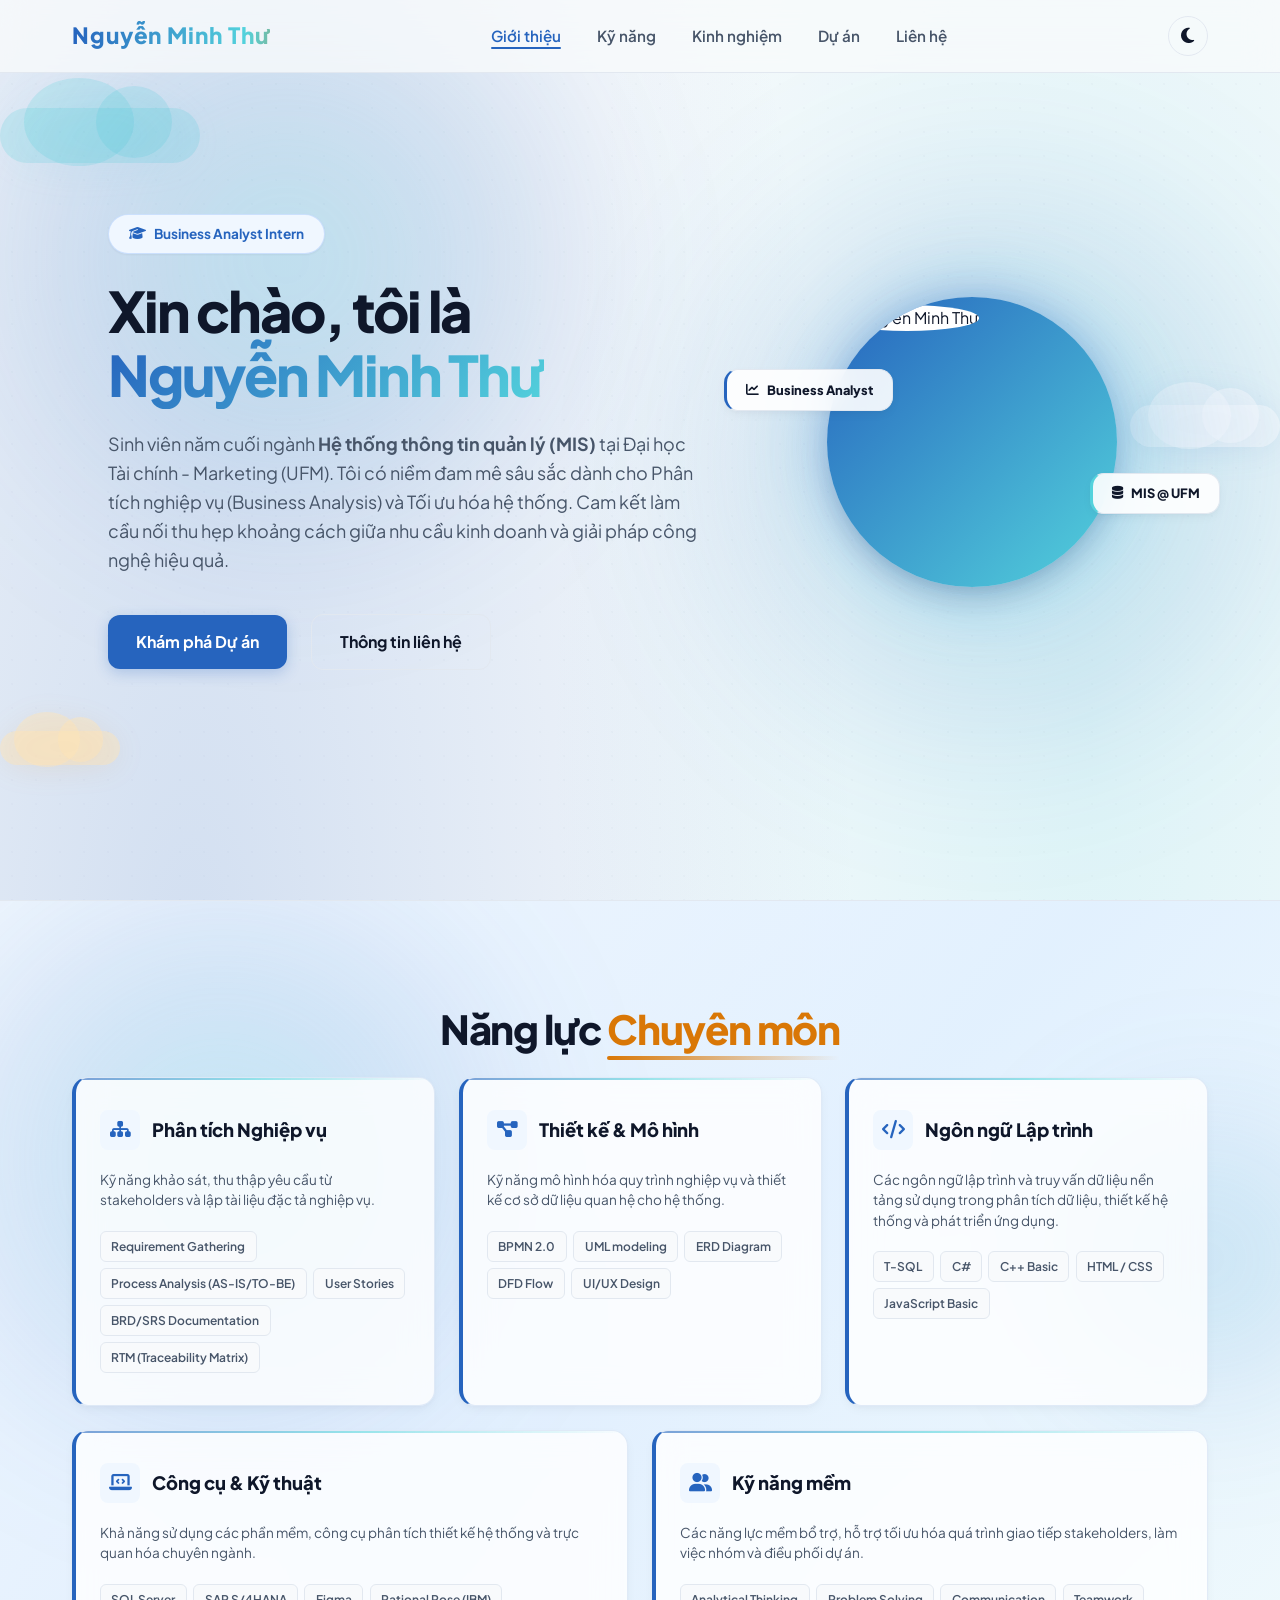
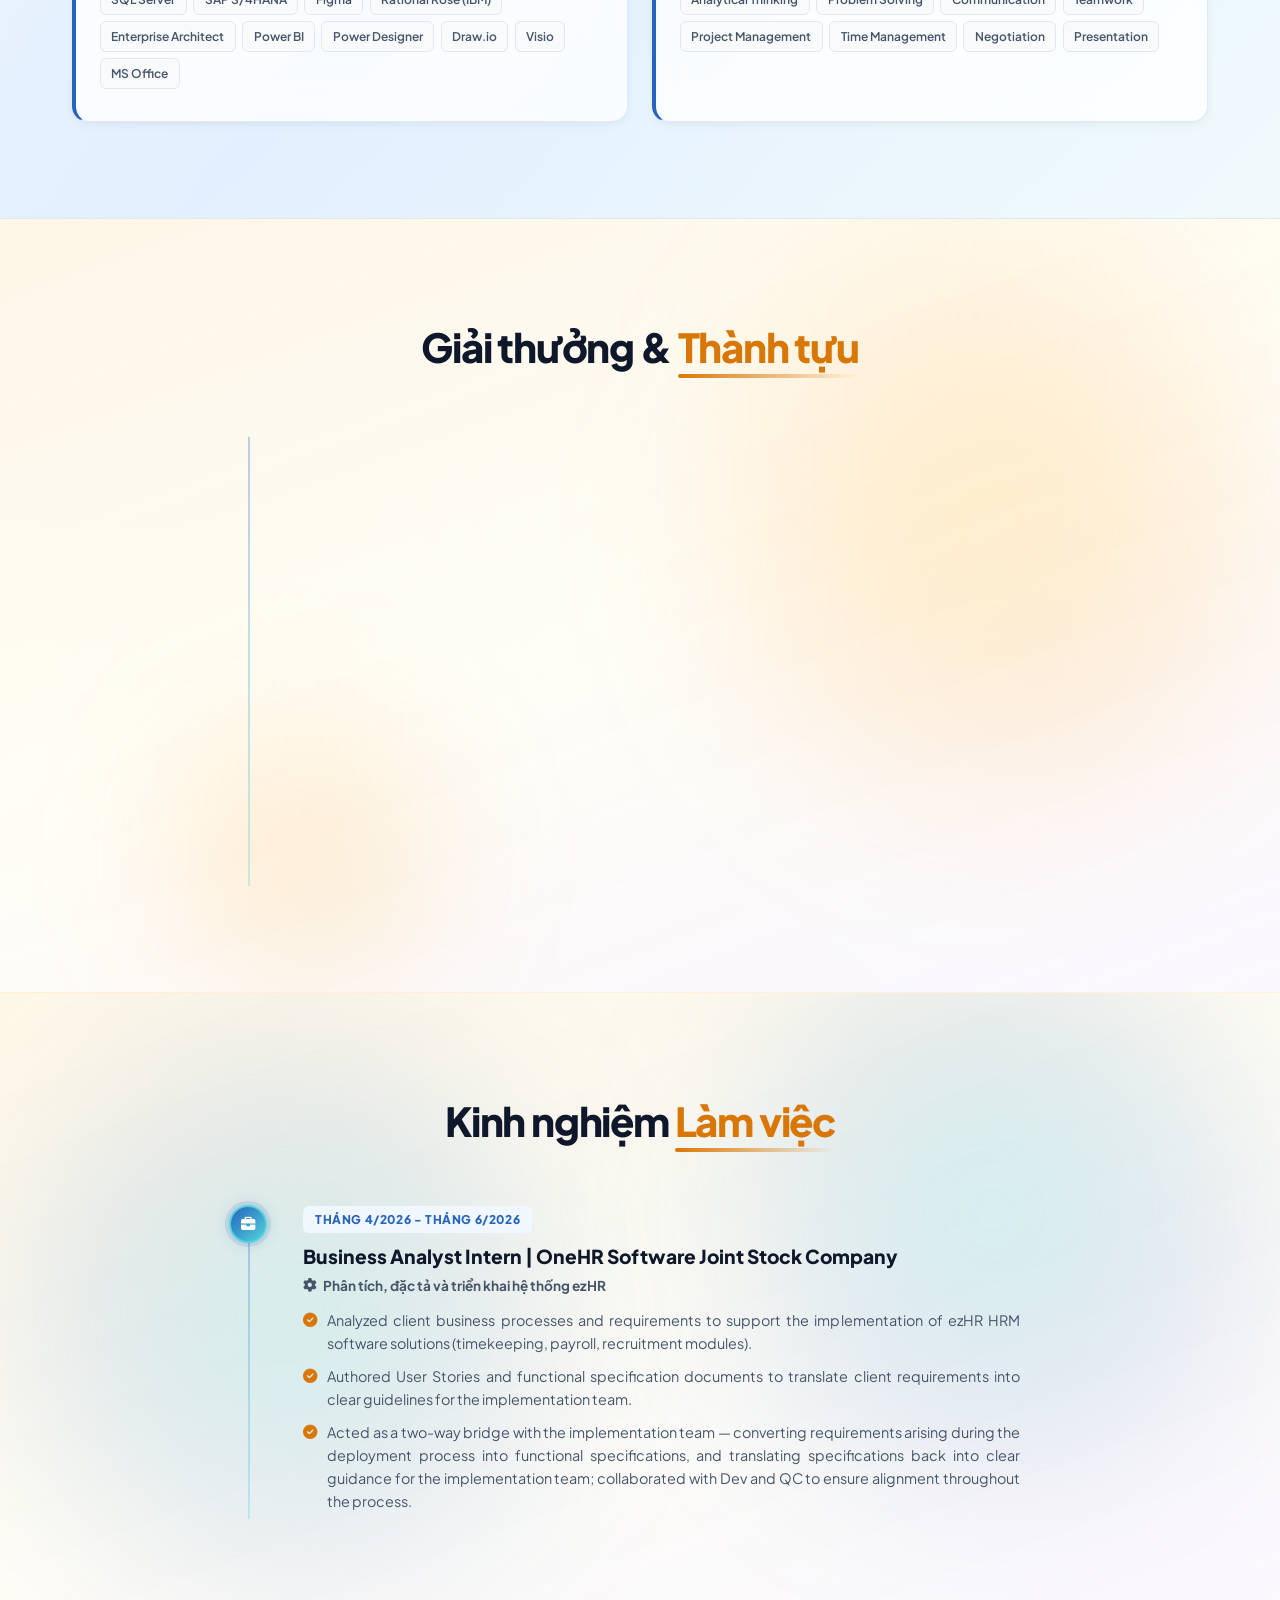
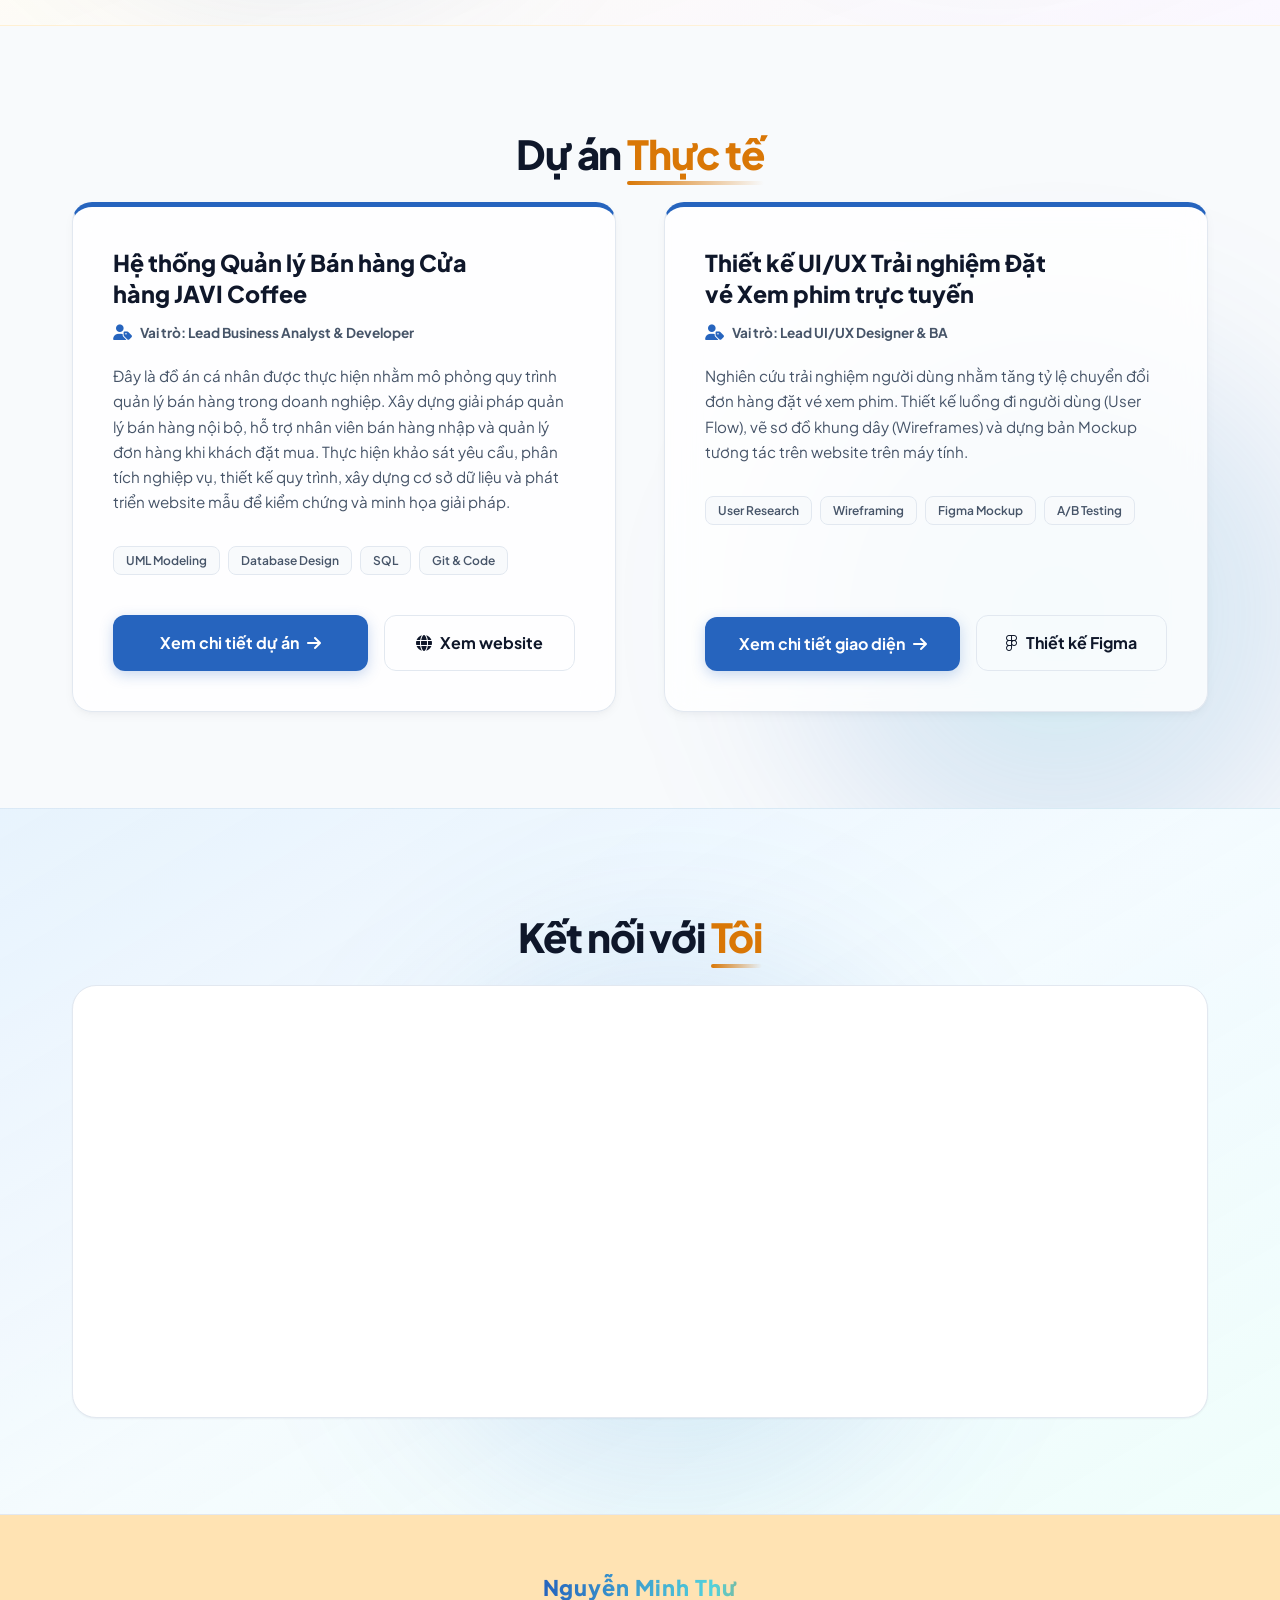
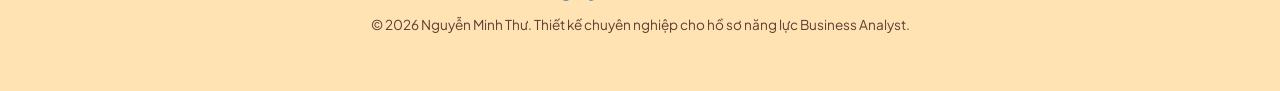
==== commit 9e1ddce6: "Cập nhật nội dung mới" ====
--- a/index.html
+++ b/index.html
@@ -26,12 +26,13 @@
         <div class="container">
             <nav>
                 <a href="#" class="logo">
-                    <span class="logo-glow">NGUYEN MINH THU</span>
+                    <span class="logo-glow">Nguyễn Minh Thư</span>
                 </a>
                 
                 <ul class="nav-links">
                     <li><a href="#about" class="active">Giới thiệu</a></li>
                     <li><a href="#skills">Kỹ năng</a></li>
+                    <li><a href="#experience">Kinh nghiệm</a></li>
                     <li><a href="#projects">Dự án</a></li>
                     <li><a href="#contact">Liên hệ</a></li>
                 </ul>
@@ -68,7 +69,7 @@
                         Business Analyst Intern
                     </div>
                     <h1 class="hero-title">
-                        Xin chào, tôi là <br><span>NGUYỄN MINH THƯ</span>
+                        Xin chào, tôi là <br><span>Nguyễn Minh Thư</span>
                     </h1>
                     <p class="hero-description">
                         Sinh viên năm cuối ngành <strong>Hệ thống thông tin quản lý (MIS)</strong> tại Đại học Tài chính - Marketing (UFM). Tôi có niềm đam mê sâu sắc dành cho Phân tích nghiệp vụ (Business Analysis) và Tối ưu hóa hệ thống. Cam kết làm cầu nối thu hẹp khoảng cách giữa nhu cầu kinh doanh và giải pháp công nghệ hiệu quả.
@@ -108,7 +109,6 @@
         <div class="css-cloud css-cloud-side css-cloud-side-R css-cloud-yellow" style="top: 70%; animation-delay: -4s;"></div>
         <div class="container" style="position: relative; z-index: 1;">
             <h2 class="section-title">Năng lực <span>Chuyên môn</span></h2>
-            <p class="section-subtitle">Hệ thống kiến thức chuyên môn và bộ công cụ hỗ trợ tôi trong quá trình phân tích và thiết kế giải pháp.</p>
             
             <div class="skills-premium-grid">
                 <!-- Card 1: Business Analysis -->
@@ -225,7 +225,6 @@
         <div class="css-cloud css-cloud-side css-cloud-side-R css-cloud-blue" style="top: 40%; animation-delay: -1s;"></div>
         <div class="container" style="position: relative; z-index: 1;">
             <h2 class="section-title">Giải thưởng & <span>Thành tựu</span></h2>
-            <p class="section-subtitle">Những ghi nhận phản ánh tinh thần học hỏi, khả năng làm việc nhóm và tư duy giải quyết vấn đề.</p>
             
             <div class="awards-timeline-container">
                 <div class="awards-timeline-line"></div>
@@ -239,9 +238,6 @@
                         <div class="award-organizer"><i class="fas fa-university"></i> Ban tổ chức: UFM kết hợp cùng SV5T - Roboscope</div>
                         <p class="award-desc">Hệ thống Chatbot AI tích hợp hỗ trợ sinh viên tự động xét duyệt danh hiệu <strong>Sinh viên 5 tốt</strong> — giúp sinh viên tra cứu điều kiện, nộp hồ sơ và theo dõi tiến trình xét duyệt ngay trong giao diện chat thông minh, không cần qua nhiều khâu thủ công.</p>
                         <div class="award-action-row">
-                            <a href="https://github.com/tohuwne" target="_blank" class="award-source-link">
-                                <i class="fab fa-github"></i> Xem mã nguồn
-                            </a>
                             <button class="award-source-link award-video-btn" onclick="openChatbotVideoModal()">
                                 <i class="fas fa-play-circle"></i> Xem video demo
                             </button>
@@ -257,10 +253,50 @@
                         <h3 class="award-title">Bán kết | Cuộc thi Khởi nghiệp UFM Startup 2025</h3>
                         <div class="award-organizer"><i class="fas fa-university"></i> Ban tổ chức: Trường Đại học Tài chính - Marketing</div>
                         <p class="award-desc">Dự án <strong>VGBand</strong> — vòng tay thông minh cảnh báo đột quỵ sớm cho người cao tuổi — vượt qua vòng loại và tiến vào Bán kết toàn trường. Tôi đảm nhận vai trò phân tích tính khả thi mô hình kinh doanh, xây dựng luồng hành trình khách hàng và đặc tả yêu cầu sản phẩm.</p>
-                        <div class="award-action-row">
-                            <button class="award-source-link award-docs-btn" onclick="openVGBandModal()">
-                                <i class="fas fa-images"></i> Xem chi tiết dự án
-                            </button>
+                    </div>
+                </div>
+            </div>
+        </div>
+    </section>
+
+    <!-- Kinh nghiệm làm việc Section -->
+    <section id="experience" class="awards-section" style="position: relative; overflow: hidden;">
+        <!-- Ambient Clouds -->
+        <div class="bg-cloud-blob bg-cloud-cyan float-animation-1" style="top: -5%; left: -5%;"></div>
+        <div class="bg-cloud-blob float-animation-2" style="bottom: 10%; right: -5%;"></div>
+        <!-- Side clouds -->
+        <div class="css-cloud css-cloud-side css-cloud-side-L css-cloud-cyan" style="top: 15%; animation-delay: -2s;"></div>
+        <div class="css-cloud css-cloud-side css-cloud-side-L css-cloud-white" style="top: 65%; animation-delay: -5s;"></div>
+        <div class="css-cloud css-cloud-side css-cloud-side-R css-cloud-blue" style="top: 40%; animation-delay: -1s;"></div>
+        
+        <div class="container" style="position: relative; z-index: 1;">
+            <h2 class="section-title">Kinh nghiệm <span>Làm việc</span></h2>
+            
+            <div class="awards-timeline-container">
+                <div class="awards-timeline-line"></div>
+                
+                <!-- Experience 1: OneHR -->
+                <div class="awards-timeline-item reveal reveal-left">
+                    <div class="timeline-dot"><i class="fas fa-briefcase"></i></div>
+                    <div class="timeline-content">
+                        <div class="award-year">Tháng 4/2026 - Tháng 6/2026</div>
+                        <h3 class="award-title">Business Analyst Intern | OneHR Software Joint Stock Company</h3>
+                        <div class="award-organizer"><i class="fas fa-cog"></i> Phân tích, đặc tả và triển khai hệ thống ezHR</div>
+                        <div class="award-desc" style="text-align: justify; margin-top: 10px;">
+                            <ul style="list-style-type: none; padding-left: 0; margin: 0;">
+                                <li style="margin-bottom: 10px; display: flex; align-items: flex-start;">
+                                    <i class="fas fa-check-circle" style="color: var(--color-highlight); margin-right: 10px; margin-top: 4px;"></i>
+                                    <span>Analyzed client business processes and requirements to support the implementation of ezHR HRM software solutions (timekeeping, payroll, recruitment modules).</span>
+                                </li>
+                                <li style="margin-bottom: 10px; display: flex; align-items: flex-start;">
+                                    <i class="fas fa-check-circle" style="color: var(--color-highlight); margin-right: 10px; margin-top: 4px;"></i>
+                                    <span>Authored User Stories and functional specification documents to translate client requirements into clear guidelines for the implementation team.</span>
+                                </li>
+                                <li style="display: flex; align-items: flex-start;">
+                                    <i class="fas fa-check-circle" style="color: var(--color-highlight); margin-right: 10px; margin-top: 4px;"></i>
+                                    <span>Acted as a two-way bridge with the implementation team — converting requirements arising during the deployment process into functional specifications, and translating specifications back into clear guidance for the implementation team; collaborated with Dev and QC to ensure alignment throughout the process.</span>
+                                </li>
+                            </ul>
                         </div>
                     </div>
                 </div>
@@ -279,7 +315,6 @@
         <div class="css-cloud css-cloud-side css-cloud-side-R css-cloud-yellow" style="top: 75%; animation-delay: -4s;"></div>
         <div class="container" style="position: relative; z-index: 1;">
             <h2 class="section-title">Dự án <span>Thực tế</span></h2>
-            <p class="section-subtitle">Các dự án thực tế tôi đã trực tiếp tham gia với vai trò phân tích nghiệp vụ và thiết kế hệ thống.</p>
             
             <div class="project-cards-layout">
                 <!-- Project Card 1: JAVI Coffee -->
@@ -288,7 +323,7 @@
                         <h3 class="project-card-title">Hệ thống Quản lý Bán hàng Cửa hàng JAVI Coffee</h3>
                         <p class="project-card-role"><i class="fas fa-user-tag"></i> Vai trò: Lead Business Analyst & Developer</p>
                         <p class="project-card-desc">
-                            Giải quyết vấn đề thất thoát doanh thu và tốc độ phục vụ chậm tại quầy thông qua hệ thống POS tự động. Thực hiện toàn bộ quy trình: Khảo sát hiện trạng, vẽ sơ đồ UML, thiết kế Cơ sở dữ liệu và triển khai mã nguồn lên GitHub.
+                            Đây là đồ án cá nhân được thực hiện nhằm mô phỏng quy trình quản lý bán hàng trong doanh nghiệp. Xây dựng giải pháp quản lý bán hàng nội bộ, hỗ trợ nhân viên bán hàng nhập và quản lý đơn hàng khi khách đặt mua. Thực hiện khảo sát yêu cầu, phân tích nghiệp vụ, thiết kế quy trình, xây dựng cơ sở dữ liệu và phát triển website mẫu để kiểm chứng và minh họa giải pháp.
                         </p>
                         <div class="project-card-techs">
                             <span class="tech-badge">UML Modeling</span>
@@ -301,7 +336,7 @@
                                 Xem chi tiết dự án <i class="fas fa-arrow-right"></i>
                             </a>
                             <a href="https://github.com/tohuwne/QL_ban_hang_JAVI" target="_blank" class="btn btn-secondary" style="flex: 0.8; justify-content: center; text-align: center;">
-                                <i class="fab fa-github"></i> Mã nguồn Git
+                                <i class="fas fa-globe"></i> Xem website
                             </a>
                         </div>
                     </div>
@@ -313,7 +348,7 @@
                         <h3 class="project-card-title">Thiết kế UI/UX Trải nghiệm Đặt vé Xem phim trực tuyến</h3>
                         <p class="project-card-role"><i class="fas fa-user-tag"></i> Vai trò: Lead UI/UX Designer & BA</p>
                         <p class="project-card-desc">
-                            Nghiên cứu trải nghiệm người dùng nhằm tăng tỷ lệ chuyển đổi đơn hàng đặt vé xem phim. Thiết kế luồng đi người dùng (User Flow), vẽ sơ đồ khung dây (Wireframes) và dựng bản Mockup tương tác trên thiết bị di động.
+                            Nghiên cứu trải nghiệm người dùng nhằm tăng tỷ lệ chuyển đổi đơn hàng đặt vé xem phim. Thiết kế luồng đi người dùng (User Flow), vẽ sơ đồ khung dây (Wireframes) và dựng bản Mockup tương tác trên website trên máy tính.
                         </p>
                         <div class="project-card-techs">
                             <span class="tech-badge">User Research</span>
@@ -345,7 +380,6 @@
         <div class="css-cloud css-cloud-side css-cloud-side-R css-cloud-yellow" style="top: 45%; animation-delay: -1s;"></div>
         <div class="container" style="position: relative; z-index: 1;">
             <h2 class="section-title">Kết nối với <span>Tôi</span></h2>
-            <p class="section-subtitle">Sẵn sàng trao đổi về các cơ hội hợp tác và phát triển nghề nghiệp trong lĩnh vực Phân tích Nghiệp vụ.</p>
             
             <div class="contact-wrapper">
                 <div class="contact-info reveal reveal-left">
@@ -389,7 +423,7 @@
     <footer>
         <div class="container">
             <div class="footer-logo">
-                <span class="logo-glow">NGUYEN MINH THU</span>
+                <span class="logo-glow">Nguyễn Minh Thư</span>
             </div>
             <p class="footer-copy">&copy; 2026 Nguyễn Minh Thư. Thiết kế chuyên nghiệp cho hồ sơ năng lực Business Analyst.</p>
         </div>
--- a/css/style.css
+++ b/css/style.css
@@ -2398,3 +2398,60 @@
 .back-to-top-btn:active {
     transform: scale(0.95);
 }
+
+/* Lightbox Styles */
+.lightbox-overlay {
+    position: fixed;
+    top: 0;
+    left: 0;
+    width: 100vw;
+    height: 100vh;
+    background-color: rgba(15, 23, 42, 0.9);
+    z-index: 10000;
+    display: flex;
+    justify-content: center;
+    align-items: center;
+    opacity: 0;
+    visibility: hidden;
+    transition: all 0.3s ease-in-out;
+}
+
+.lightbox-overlay.active {
+    opacity: 1;
+    visibility: visible;
+}
+
+.lightbox-content {
+    position: relative;
+    max-width: 90vw;
+    max-height: 90vh;
+}
+
+.lightbox-img {
+    max-width: 100%;
+    max-height: 90vh;
+    object-fit: contain;
+    border-radius: 8px;
+    box-shadow: 0 10px 25px rgba(0, 0, 0, 0.5);
+    transform: scale(0.95);
+    transition: transform 0.3s ease-in-out;
+}
+
+.lightbox-overlay.active .lightbox-img {
+    transform: scale(1);
+}
+
+.lightbox-close {
+    position: absolute;
+    top: -40px;
+    right: 0;
+    color: #fff;
+    font-size: 2.5rem;
+    cursor: pointer;
+    line-height: 1;
+    transition: color 0.2s;
+}
+
+.lightbox-close:hover {
+    color: var(--color-brand-light);
+}
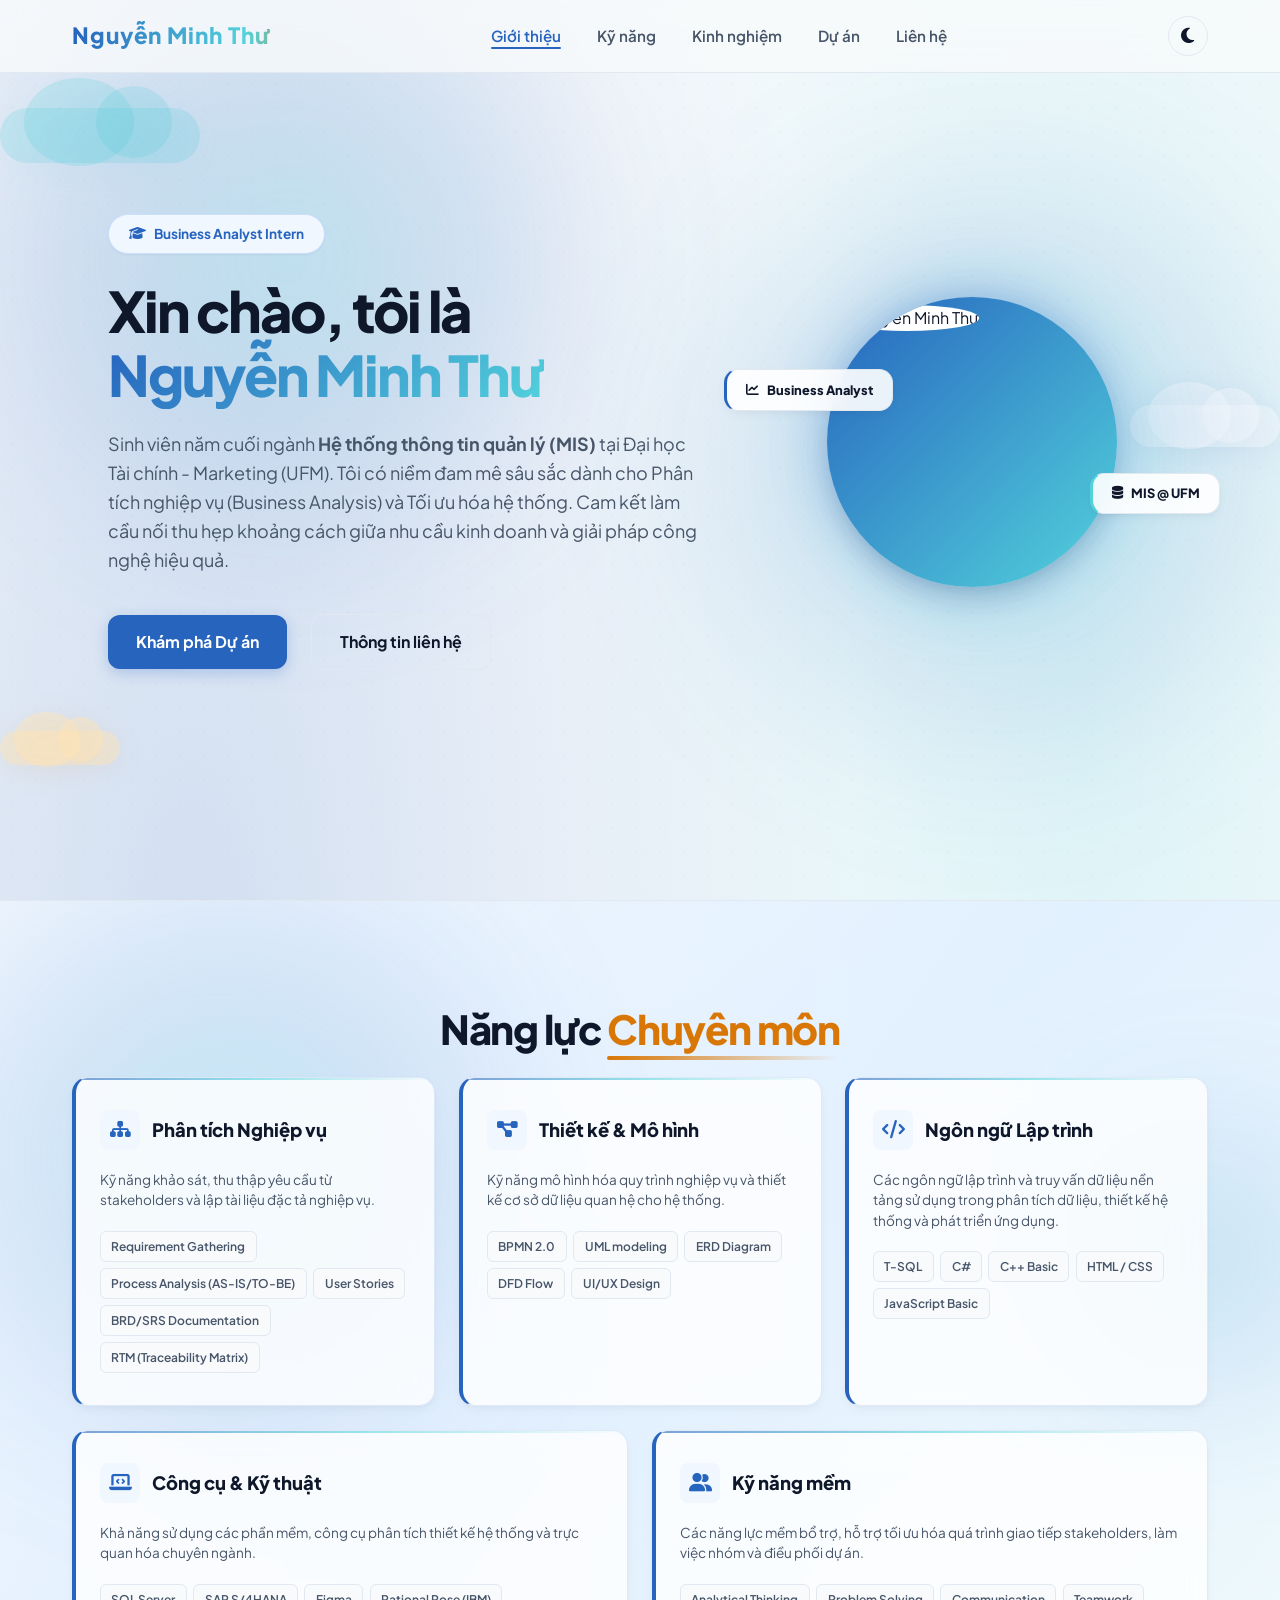
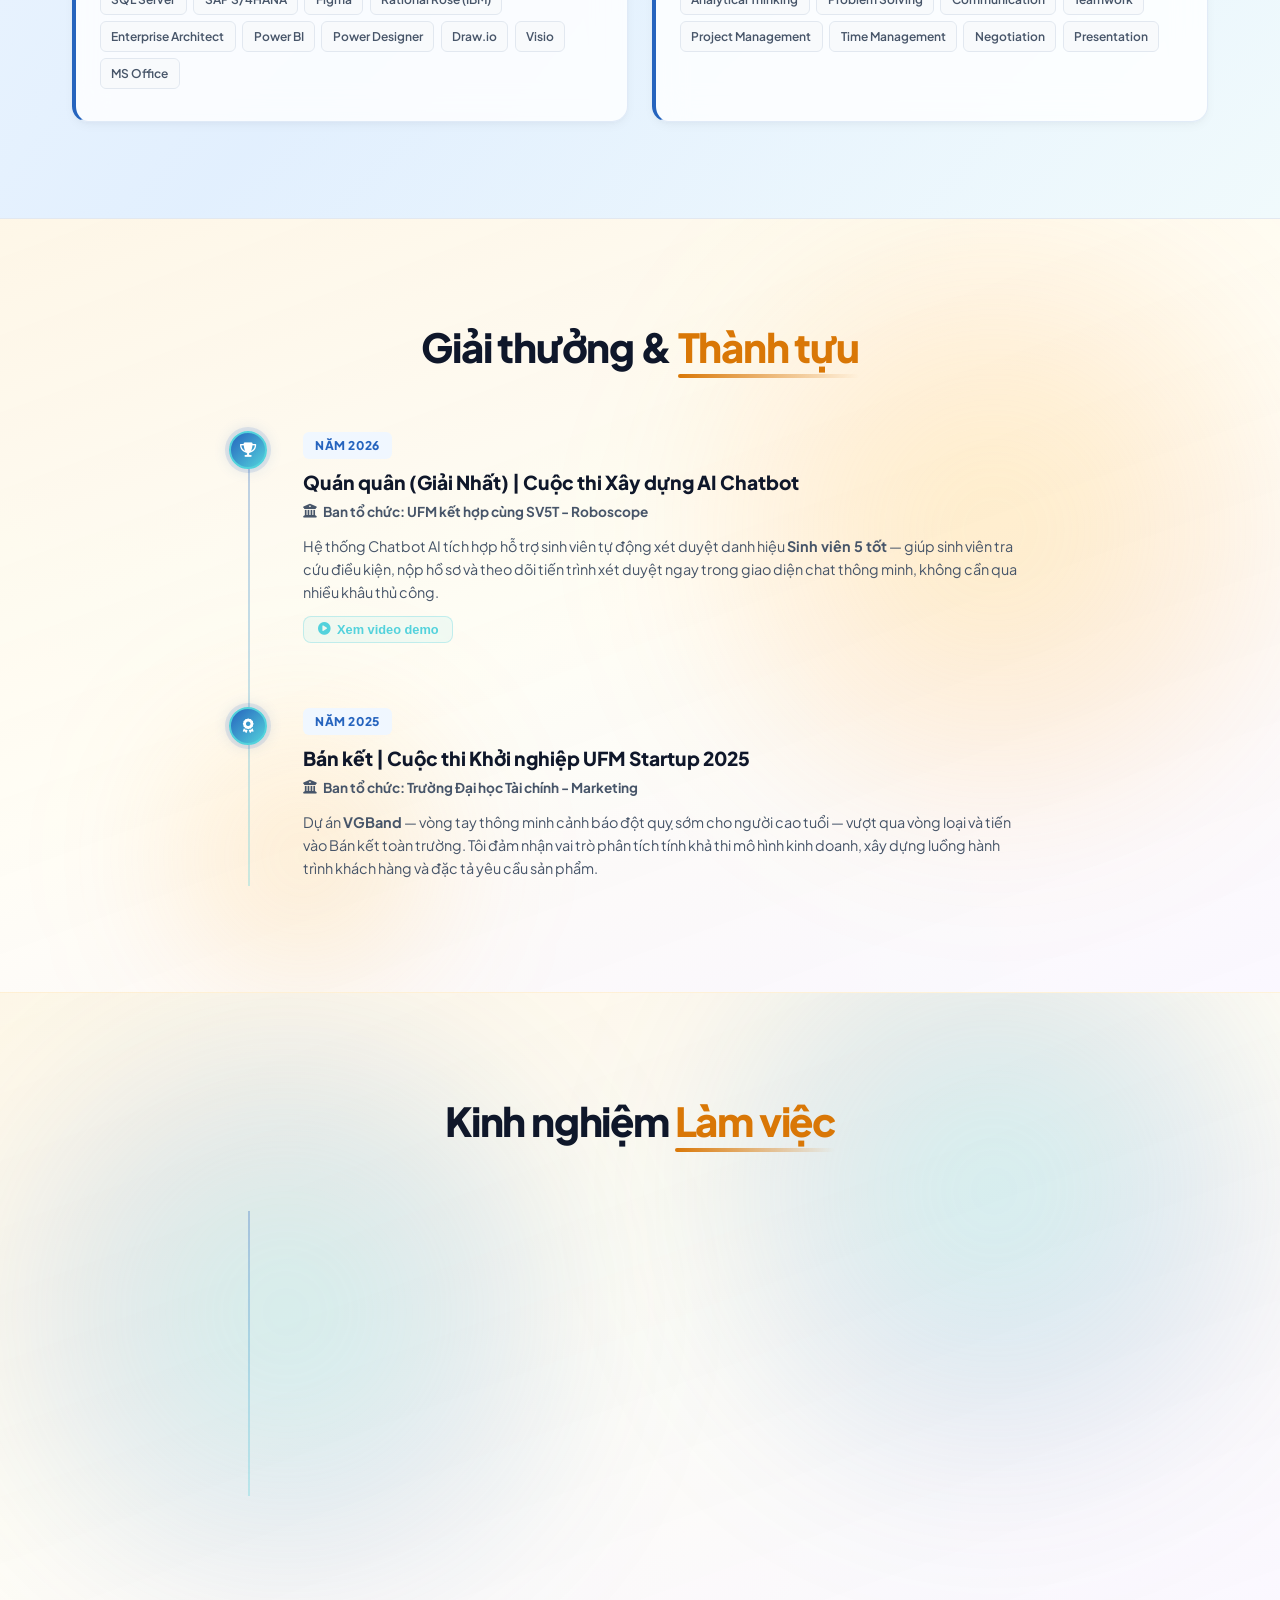
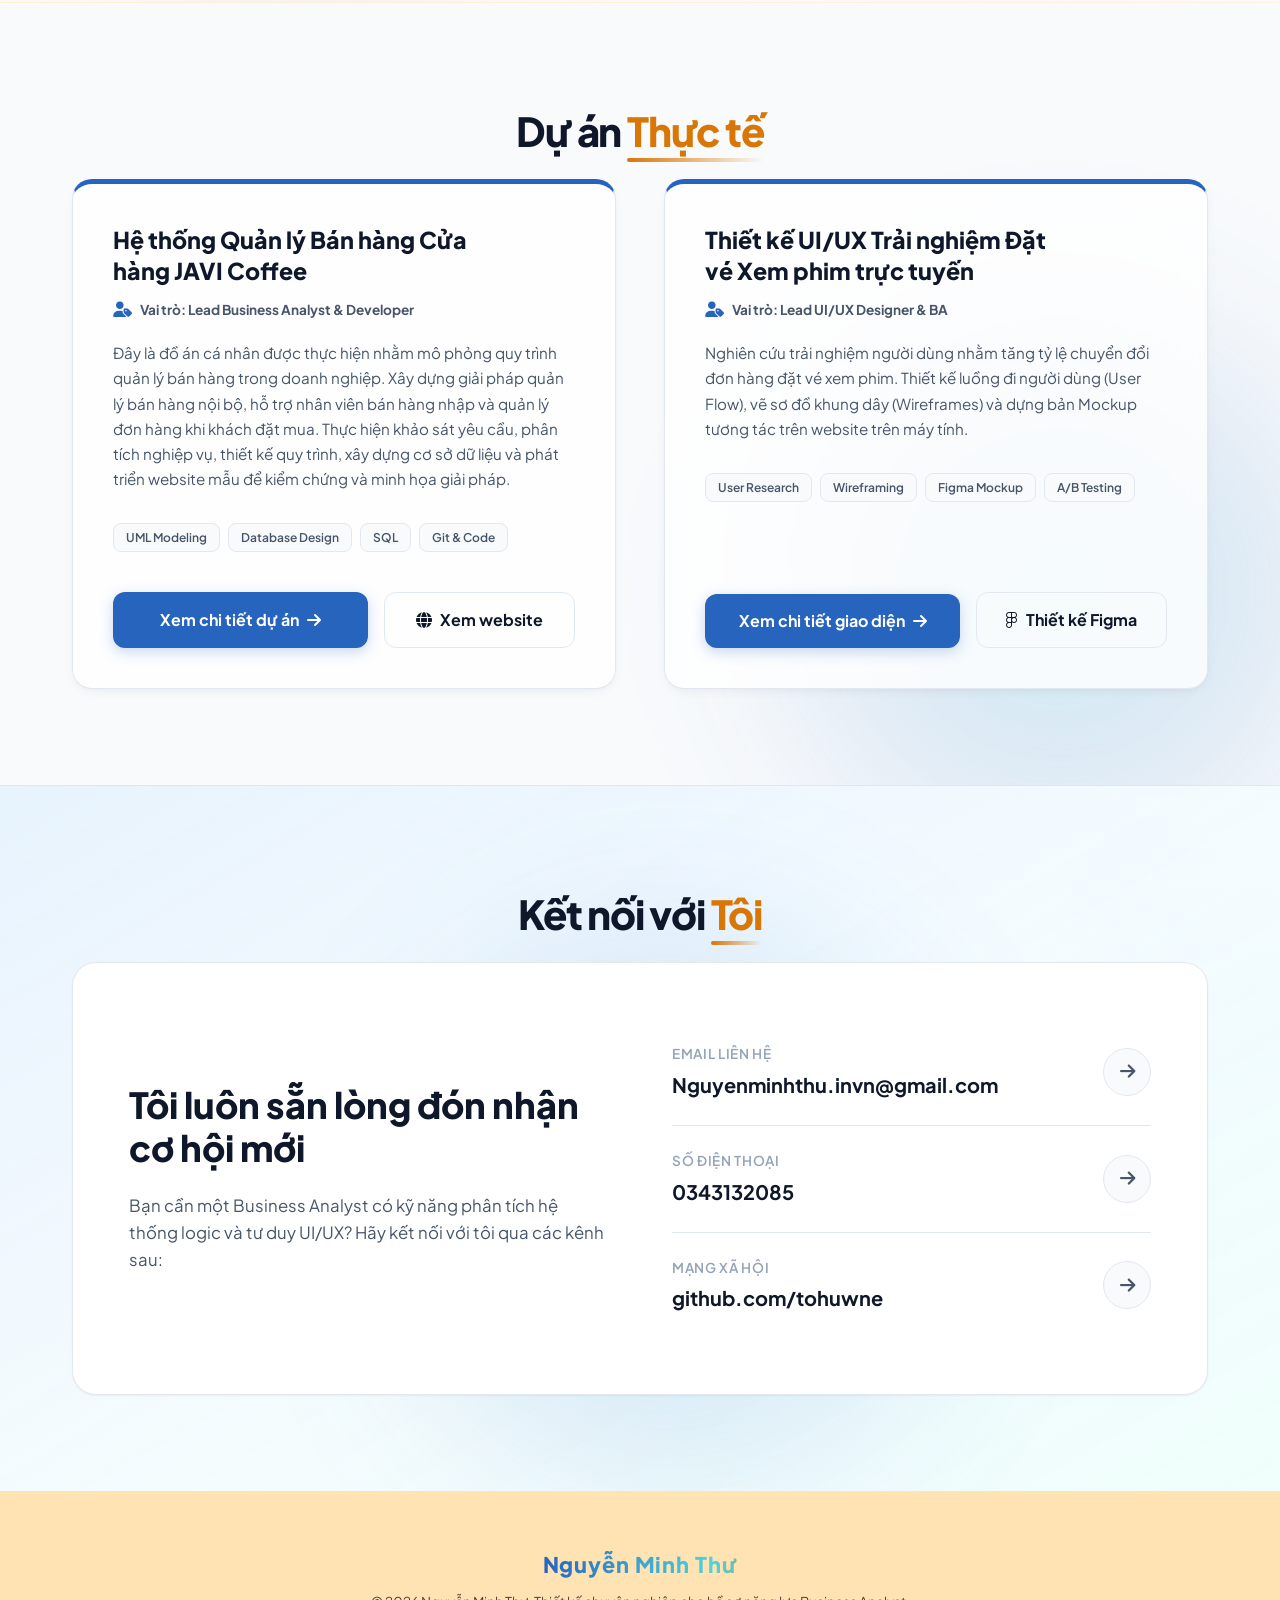
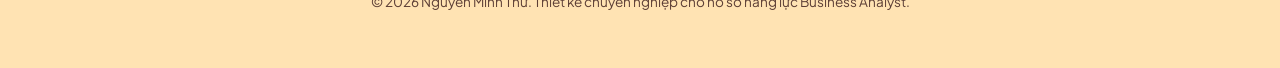
==== commit e7e87d07: "Dịch phần kinh nghiệm làm việc sang tiếng Việt" ====
--- a/index.html
+++ b/index.html
@@ -280,21 +280,21 @@
                     <div class="timeline-dot"><i class="fas fa-briefcase"></i></div>
                     <div class="timeline-content">
                         <div class="award-year">Tháng 4/2026 - Tháng 6/2026</div>
-                        <h3 class="award-title">Business Analyst Intern | OneHR Software Joint Stock Company</h3>
+                        <h3 class="award-title">Thực tập sinh Phân tích nghiệp vụ (BA Intern) | Công ty CP Phần mềm OneHR</h3>
                         <div class="award-organizer"><i class="fas fa-cog"></i> Phân tích, đặc tả và triển khai hệ thống ezHR</div>
                         <div class="award-desc" style="text-align: justify; margin-top: 10px;">
                             <ul style="list-style-type: none; padding-left: 0; margin: 0;">
                                 <li style="margin-bottom: 10px; display: flex; align-items: flex-start;">
                                     <i class="fas fa-check-circle" style="color: var(--color-highlight); margin-right: 10px; margin-top: 4px;"></i>
-                                    <span>Analyzed client business processes and requirements to support the implementation of ezHR HRM software solutions (timekeeping, payroll, recruitment modules).</span>
+                                    <span>Phân tích quy trình nghiệp vụ và yêu cầu của khách hàng để hỗ trợ triển khai giải pháp phần mềm quản lý nhân sự ezHR (các phân hệ chấm công, tính lương, tuyển dụng).</span>
                                 </li>
                                 <li style="margin-bottom: 10px; display: flex; align-items: flex-start;">
                                     <i class="fas fa-check-circle" style="color: var(--color-highlight); margin-right: 10px; margin-top: 4px;"></i>
-                                    <span>Authored User Stories and functional specification documents to translate client requirements into clear guidelines for the implementation team.</span>
+                                    <span>Soạn thảo User Stories và tài liệu đặc tả chức năng nhằm chuyển đổi yêu cầu của khách hàng thành hướng dẫn rõ ràng cho đội ngũ triển khai.</span>
                                 </li>
                                 <li style="display: flex; align-items: flex-start;">
                                     <i class="fas fa-check-circle" style="color: var(--color-highlight); margin-right: 10px; margin-top: 4px;"></i>
-                                    <span>Acted as a two-way bridge with the implementation team — converting requirements arising during the deployment process into functional specifications, and translating specifications back into clear guidance for the implementation team; collaborated with Dev and QC to ensure alignment throughout the process.</span>
+                                    <span>Đóng vai trò cầu nối hai chiều — chuyển đổi các yêu cầu phát sinh trong quá trình triển khai thành tài liệu đặc tả, và ngược lại truyền đạt yêu cầu cho đội ngũ triển khai; phối hợp chặt chẽ với team Dev và QC để đảm bảo sự đồng bộ trong suốt dự án.</span>
                                 </li>
                             </ul>
                         </div>
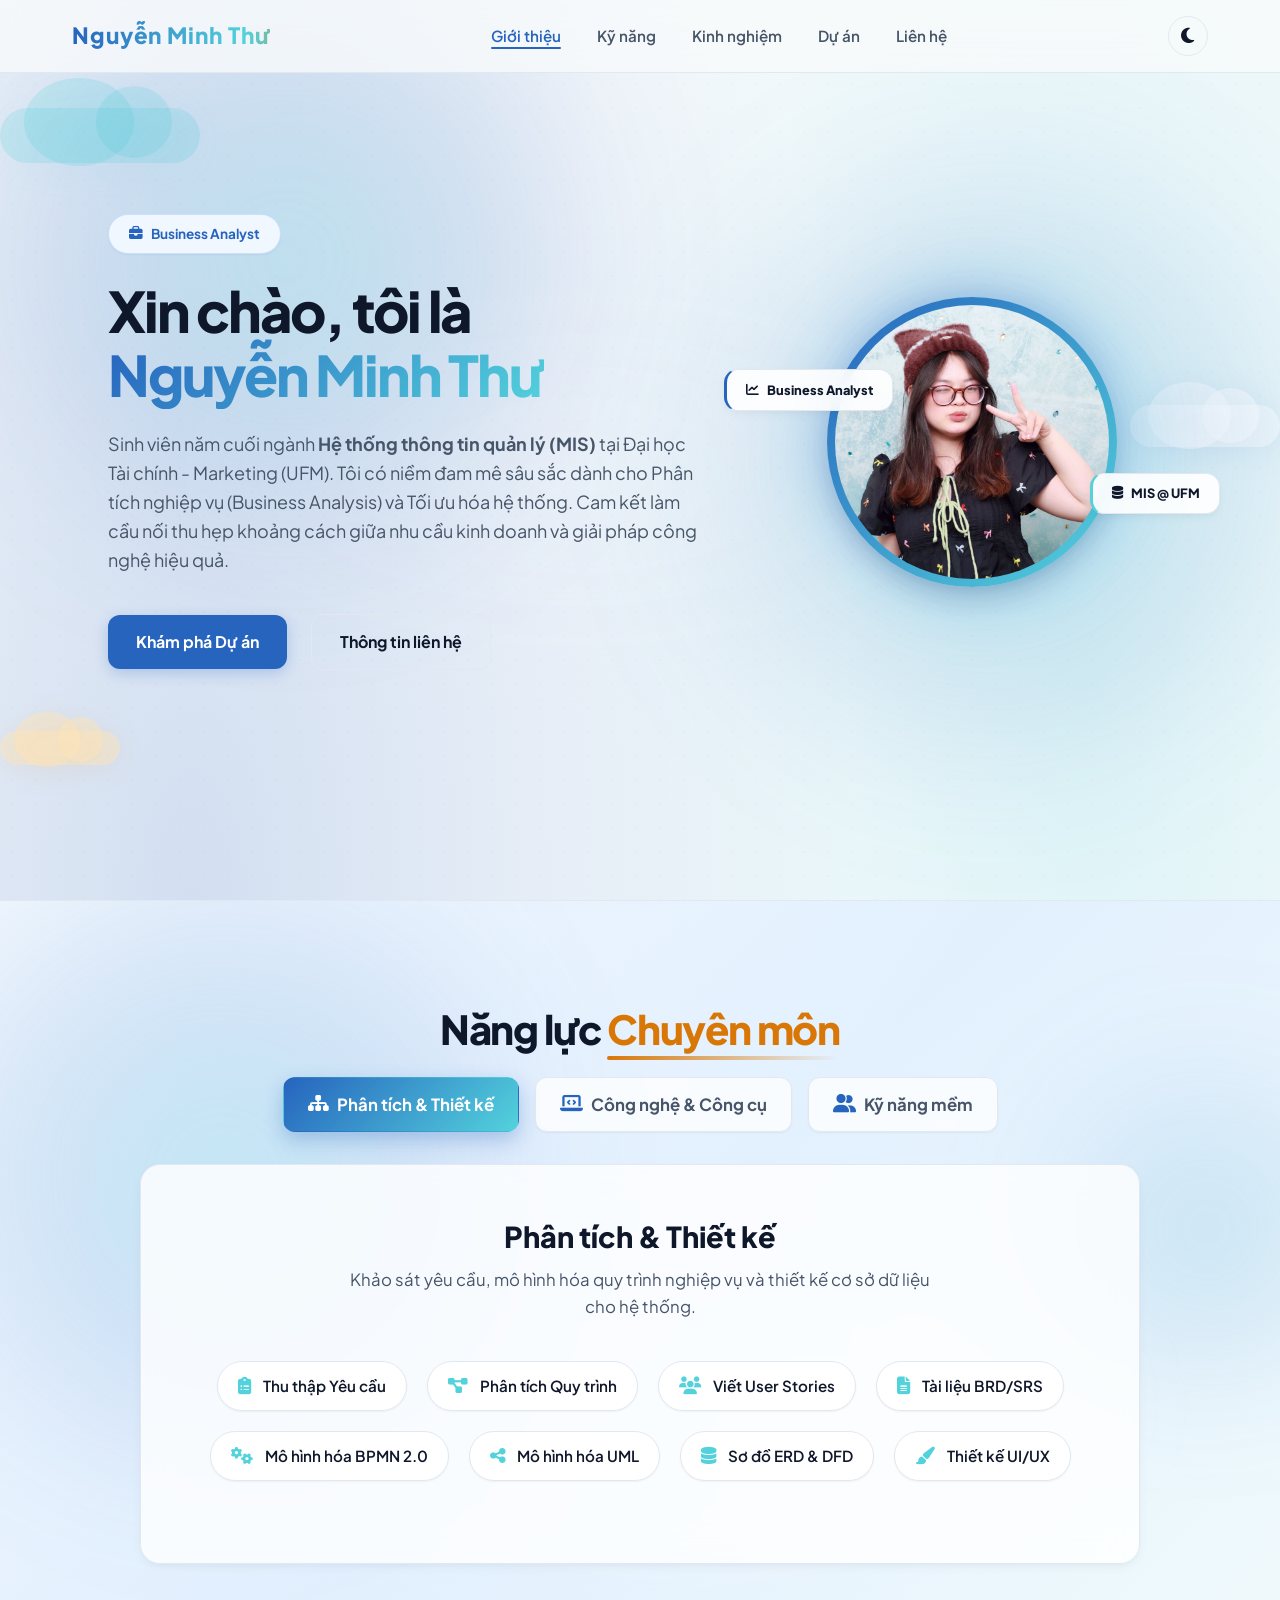
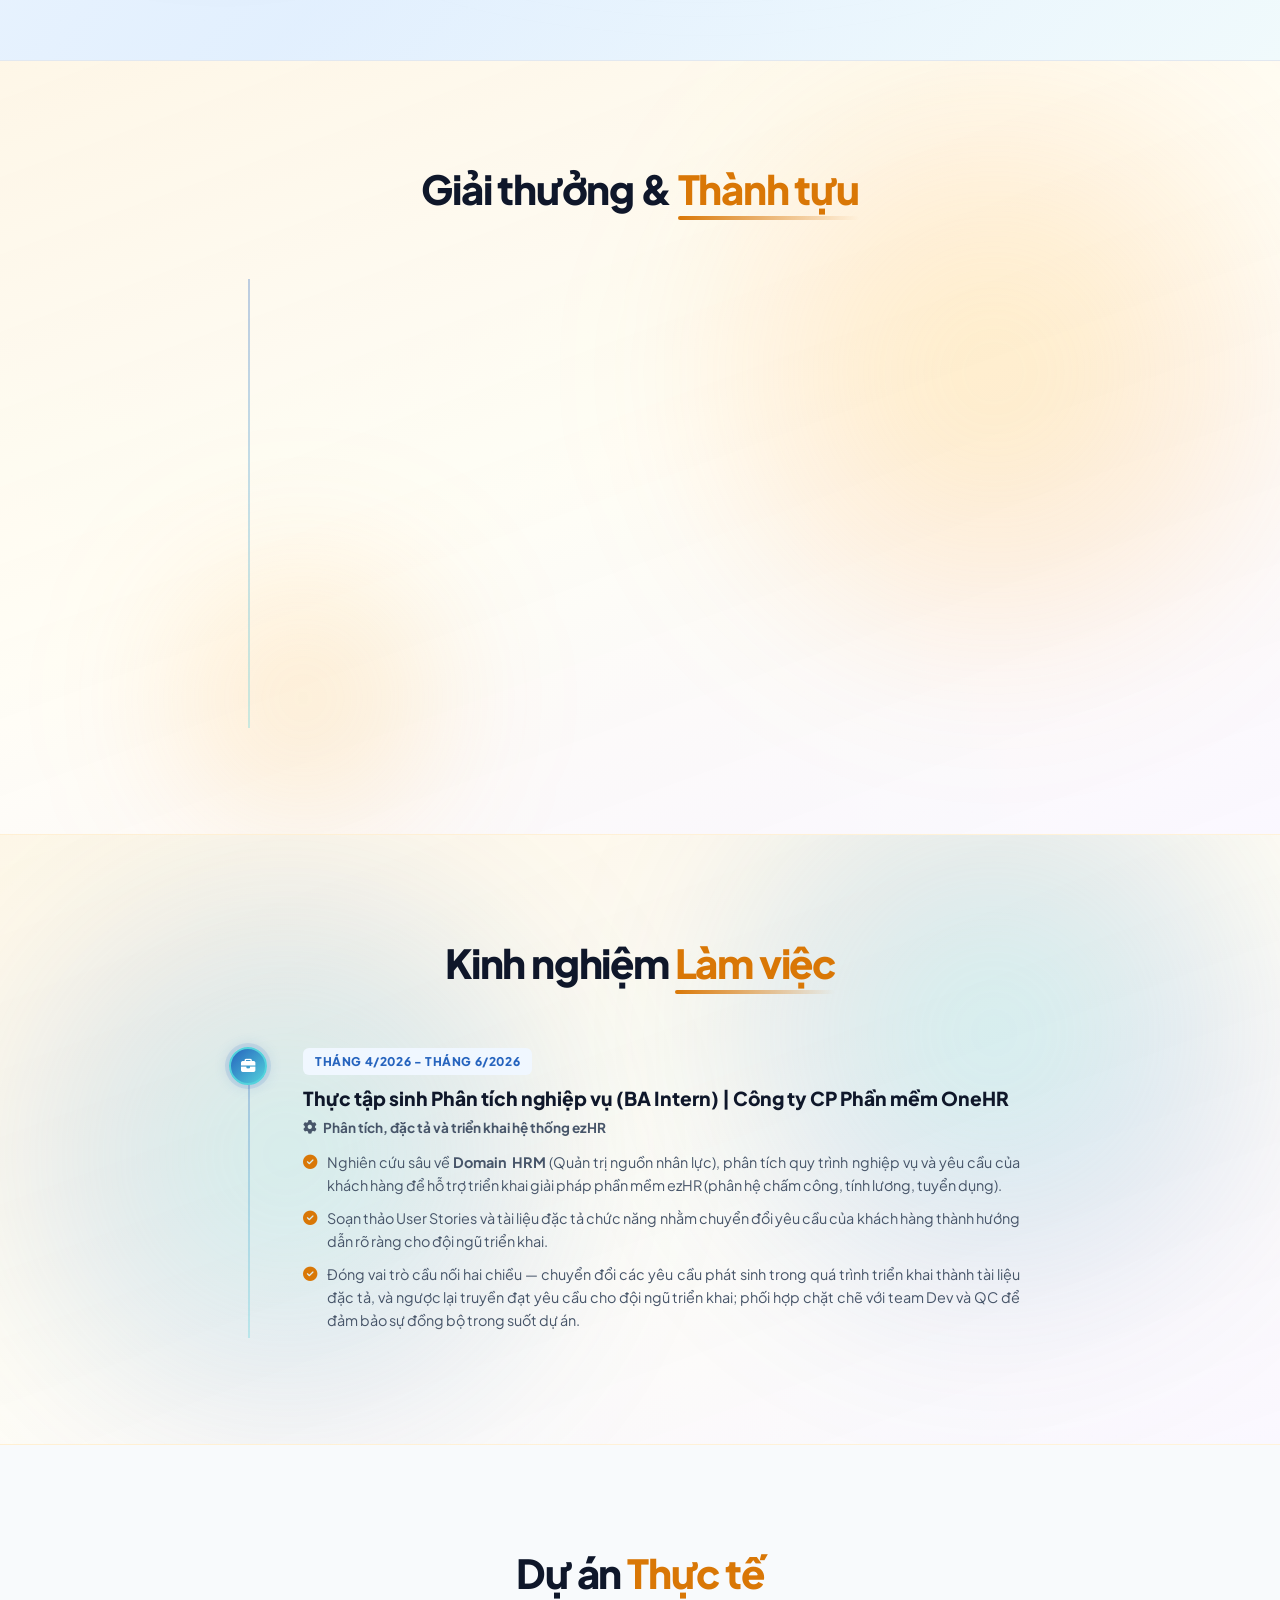
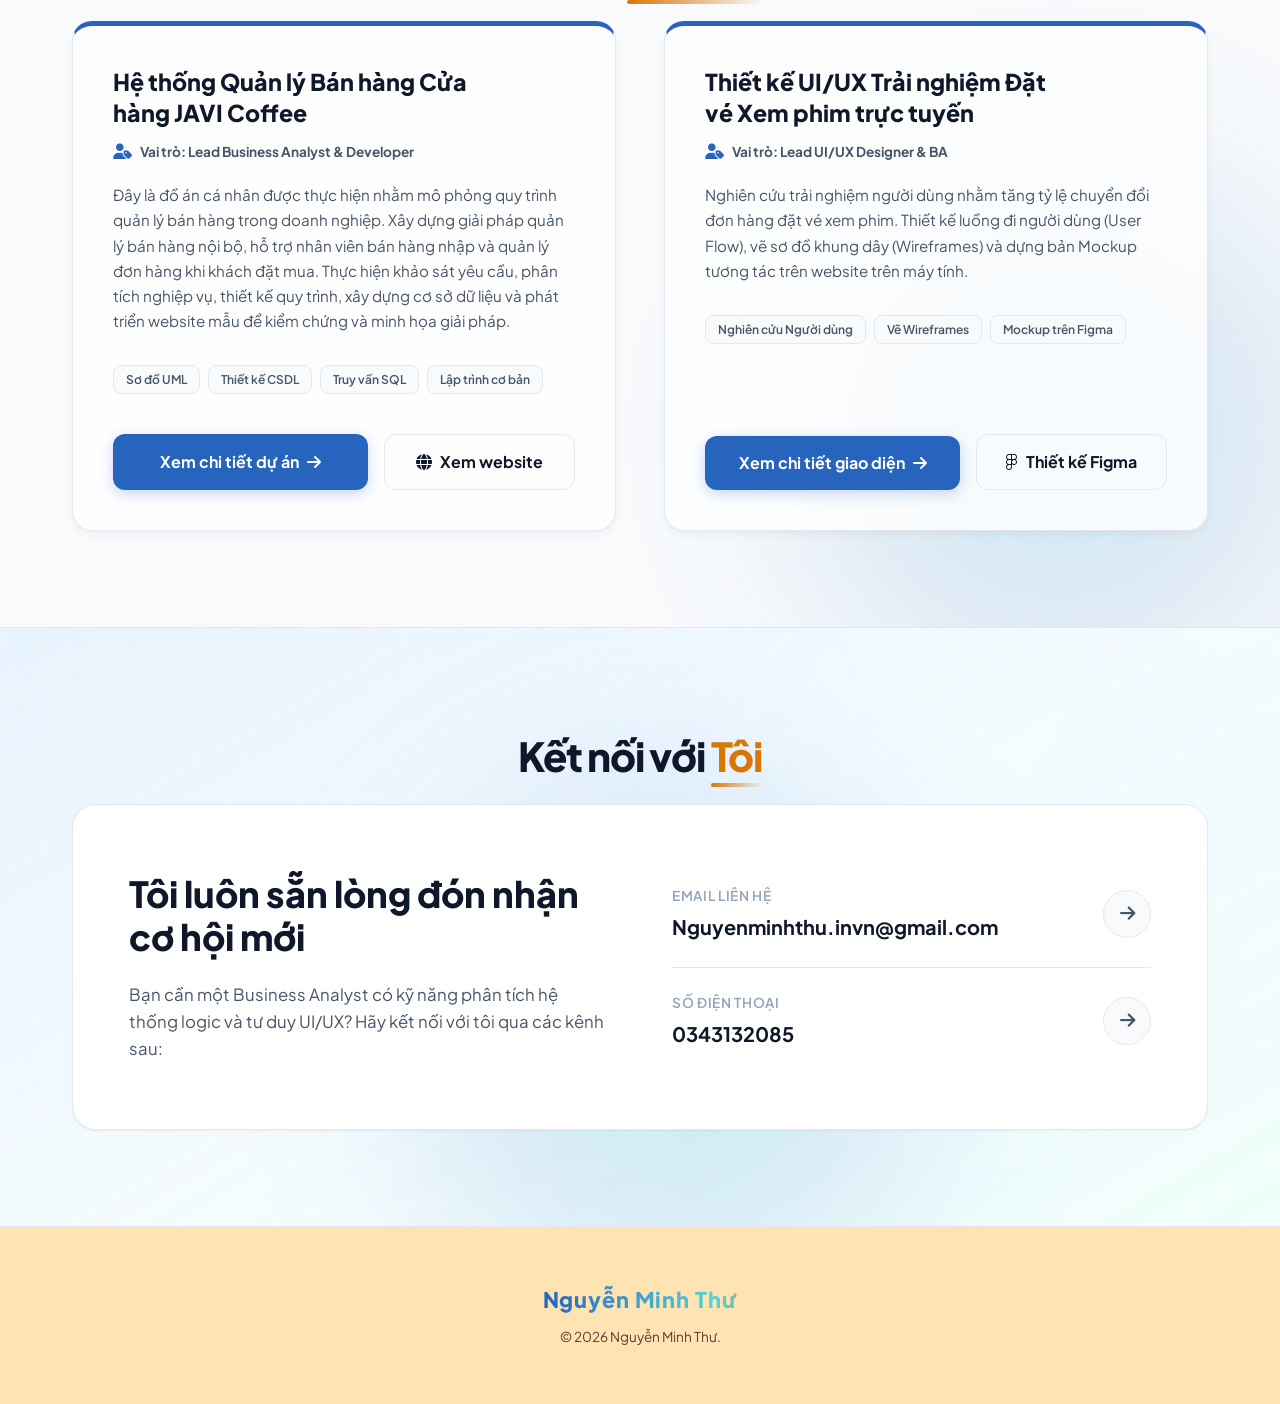
==== commit 5c289e2a: "Update portfolio: Vietnamese localization, layout cleanup, smoke cloud effect, and UI detail fixes" ====
--- a/index.html
+++ b/index.html
@@ -61,12 +61,14 @@
         <div class="css-cloud css-cloud-drift css-cloud-1"></div>
         <div class="css-cloud css-cloud-drift css-cloud-2"></div>
         <div class="css-cloud css-cloud-drift css-cloud-3"></div>
+        <!-- Làn khói trắng -->
+        <div class="bg-smoke-trail float-animation-1" style="top: 30%; left: 5%;"></div>
         <div class="container" style="position: relative; z-index: 1;">
             <div class="hero-wrapper">
                 <div class="hero-content">
                     <div class="hero-badge">
-                        <i class="fas fa-graduation-cap"></i>
-                        Business Analyst Intern
+                        <i class="fas fa-briefcase"></i>
+                        Business Analyst
                     </div>
                     <h1 class="hero-title">
                         Xin chào, tôi là <br><span>Nguyễn Minh Thư</span>
@@ -83,7 +85,7 @@
                 <div class="hero-visual">
                     <div class="hero-blob"></div>
                     <div class="avatar-container">
-                        <img src="images/avatar.png" alt="Nguyễn Minh Thư" class="avatar-image">
+                        <img src="images/avatar.jpg" alt="Nguyễn Minh Thư" class="avatar-image">
                     </div>
                     <!-- Floating visual tech badges around avatar -->
                     <div class="floating-badge badge-left">
@@ -103,108 +105,84 @@
         <div class="bg-cloud-blob float-animation-1" style="top: -10%; left: -10%;"></div>
         <div class="bg-cloud-blob float-animation-3" style="top: 20%; right: -8%; width: 350px; height: 350px;"></div>
         <!-- Side clouds -->
-        <div class="css-cloud css-cloud-side css-cloud-side-L css-cloud-yellow" style="top: 18%; animation-delay: 0s;"></div>
-        <div class="css-cloud css-cloud-side css-cloud-side-L css-cloud-white" style="top: 60%; animation-delay: -3s;"></div>
-        <div class="css-cloud css-cloud-side css-cloud-side-R css-cloud-blue" style="top: 30%; animation-delay: -1.5s;"></div>
-        <div class="css-cloud css-cloud-side css-cloud-side-R css-cloud-yellow" style="top: 70%; animation-delay: -4s;"></div>
+        <div class="css-cloud css-cloud-side css-cloud-side-L css-cloud-yellow" style="top: 10%; animation-delay: -12s; animation-duration: 85s;"></div>
+        <div class="css-cloud css-cloud-side css-cloud-side-L css-cloud-white" style="top: 55%; animation-delay: -24s; animation-duration: 62s;"></div>
+        <div class="css-cloud css-cloud-side css-cloud-side-R css-cloud-blue" style="top: 25%; animation-delay: -5s; animation-duration: 90s;"></div>
+        <div class="css-cloud css-cloud-side css-cloud-side-R css-cloud-cyan" style="top: 80%; animation-delay: -32s; animation-duration: 72s;"></div>
+        <!-- Làn khói trắng -->
+        <div class="bg-smoke-trail float-animation-2" style="top: 40%; right: 5%;"></div>
         <div class="container" style="position: relative; z-index: 1;">
             <h2 class="section-title">Năng lực <span>Chuyên môn</span></h2>
             
-            <div class="skills-premium-grid">
-                <!-- Card 1: Business Analysis -->
-                <div class="skills-card-premium reveal reveal-left">
-                    <div class="skills-card-header">
-                        <div class="skill-icon-box"><i class="fas fa-sitemap"></i></div>
-                        <h3>Phân tích Nghiệp vụ</h3>
-                    </div>
-                    <div class="skills-card-content">
-                        <p class="skills-card-desc-text">Kỹ năng khảo sát, thu thập yêu cầu từ stakeholders và lập tài liệu đặc tả nghiệp vụ.</p>
-                        <div class="skill-tags-group">
-                            <span class="skill-tag-badge">Requirement Gathering</span>
-                            <span class="skill-tag-badge">Process Analysis (AS-IS/TO-BE)</span>
-                            <span class="skill-tag-badge">User Stories</span>
-                            <span class="skill-tag-badge">BRD/SRS Documentation</span>
-                            <span class="skill-tag-badge">RTM (Traceability Matrix)</span>
-                        </div>
-                    </div>
-                </div>
-
-                <!-- Card 2: Modeling & Design -->
-                <div class="skills-card-premium reveal reveal-right">
-                    <div class="skills-card-header">
-                        <div class="skill-icon-box"><i class="fas fa-project-diagram"></i></div>
-                        <h3>Thiết kế & Mô hình</h3>
-                    </div>
-                    <div class="skills-card-content">
-                        <p class="skills-card-desc-text">Kỹ năng mô hình hóa quy trình nghiệp vụ và thiết kế cơ sở dữ liệu quan hệ cho hệ thống.</p>
-                        <div class="skill-tags-group">
-                            <span class="skill-tag-badge">BPMN 2.0</span>
-                            <span class="skill-tag-badge">UML modeling</span>
-                            <span class="skill-tag-badge">ERD Diagram</span>
-                            <span class="skill-tag-badge">DFD Flow</span>
-                            <span class="skill-tag-badge">UI/UX Design</span>
-                        </div>
-                    </div>
-                </div>
-
-                <!-- Card 3: Programming Languages -->
-                <div class="skills-card-premium reveal reveal-left">
-                    <div class="skills-card-header">
-                        <div class="skill-icon-box"><i class="fas fa-code"></i></div>
-                        <h3>Ngôn ngữ Lập trình</h3>
-                    </div>
-                    <div class="skills-card-content">
-                        <p class="skills-card-desc-text">Các ngôn ngữ lập trình và truy vấn dữ liệu nền tảng sử dụng trong phân tích dữ liệu, thiết kế hệ thống và phát triển ứng dụng.</p>
-                        <div class="skill-tags-group">
-                            <span class="skill-tag-badge">T-SQL</span>
-                            <span class="skill-tag-badge">C#</span>
-                            <span class="skill-tag-badge">C++ Basic</span>
-                            <span class="skill-tag-badge">HTML / CSS</span>
-                            <span class="skill-tag-badge">JavaScript Basic</span>
-                        </div>
-                    </div>
-                </div>
-
-                <!-- Card 4: Tech & Tools -->
-                <div class="skills-card-premium reveal reveal-left">
-                    <div class="skills-card-header">
-                        <div class="skill-icon-box"><i class="fas fa-laptop-code"></i></div>
-                        <h3>Công cụ & Kỹ thuật</h3>
-                    </div>
-                    <div class="skills-card-content">
-                        <p class="skills-card-desc-text">Khả năng sử dụng các phần mềm, công cụ phân tích thiết kế hệ thống và trực quan hóa chuyên ngành.</p>
-                        <div class="skill-tags-group">
-                            <span class="skill-tag-badge">SQL Server</span>
-                            <span class="skill-tag-badge">SAP S/4HANA</span>
-                            <span class="skill-tag-badge">Figma</span>
-                            <span class="skill-tag-badge">Rational Rose (IBM)</span>
-                            <span class="skill-tag-badge">Enterprise Architect</span>
-                            <span class="skill-tag-badge">Power BI</span>
-                            <span class="skill-tag-badge">Power Designer</span>
-                            <span class="skill-tag-badge">Draw.io</span>
-                            <span class="skill-tag-badge">Visio</span>
-                            <span class="skill-tag-badge">MS Office</span>
-                        </div>
-                    </div>
-                </div>
-
-                <!-- Card 5: Soft Skills -->
-                <div class="skills-card-premium reveal reveal-right">
-                    <div class="skills-card-header">
-                        <div class="skill-icon-box"><i class="fas fa-user-friends"></i></div>
-                        <h3>Kỹ năng mềm</h3>
-                    </div>
-                    <div class="skills-card-content">
-                        <p class="skills-card-desc-text">Các năng lực mềm bổ trợ, hỗ trợ tối ưu hóa quá trình giao tiếp stakeholders, làm việc nhóm và điều phối dự án.</p>
-                        <div class="skill-tags-group">
-                            <span class="skill-tag-badge">Analytical Thinking</span>
-                            <span class="skill-tag-badge">Problem Solving</span>
-                            <span class="skill-tag-badge">Communication</span>
-                            <span class="skill-tag-badge">Teamwork</span>
-                            <span class="skill-tag-badge">Project Management</span>
-                            <span class="skill-tag-badge">Time Management</span>
-                            <span class="skill-tag-badge">Negotiation</span>
-                            <span class="skill-tag-badge">Presentation</span>
+            <div class="skills-showcase">
+                <!-- Tab Controls -->
+                <div class="skills-tabs">
+                    <button class="skill-tab active" data-target="analysis">
+                        <i class="fas fa-sitemap"></i> Phân tích & Thiết kế
+                    </button>
+                    <button class="skill-tab" data-target="tools">
+                        <i class="fas fa-laptop-code"></i> Công nghệ & Công cụ
+                    </button>
+                    <button class="skill-tab" data-target="softskills">
+                        <i class="fas fa-user-friends"></i> Kỹ năng mềm
+                    </button>
+                </div>
+
+                <!-- Tab Contents -->
+                <div class="skills-content-container glass-panel">
+                    <!-- Tab 1 -->
+                    <div class="skill-pane active" id="pane-analysis">
+                        <div class="pane-header">
+                            <h3>Phân tích & Thiết kế</h3>
+                            <p>Khảo sát yêu cầu, mô hình hóa quy trình nghiệp vụ và thiết kế cơ sở dữ liệu cho hệ thống.</p>
+                        </div>
+                        <div class="skill-badges-grid">
+                            <div class="super-badge"><i class="fas fa-clipboard-list"></i> Thu thập Yêu cầu</div>
+                            <div class="super-badge"><i class="fas fa-project-diagram"></i> Phân tích Quy trình</div>
+                            <div class="super-badge"><i class="fas fa-users"></i> Viết User Stories</div>
+                            <div class="super-badge"><i class="fas fa-file-alt"></i> Tài liệu BRD/SRS</div>
+                            <div class="super-badge"><i class="fas fa-cogs"></i> Mô hình hóa BPMN 2.0</div>
+                            <div class="super-badge"><i class="fas fa-share-alt"></i> Mô hình hóa UML</div>
+                            <div class="super-badge"><i class="fas fa-database"></i> Sơ đồ ERD & DFD</div>
+                            <div class="super-badge"><i class="fas fa-paint-brush"></i> Thiết kế UI/UX</div>
+                        </div>
+                    </div>
+
+                    <!-- Tab 2 -->
+                    <div class="skill-pane" id="pane-tools">
+                        <div class="pane-header">
+                            <h3>Công nghệ & Công cụ</h3>
+                            <p>Sử dụng ngôn ngữ truy vấn, công cụ phân tích thiết kế, và phần mềm hỗ trợ quản lý dự án.</p>
+                        </div>
+                        <div class="skill-badges-grid">
+                            <div class="super-badge"><i class="fas fa-database"></i> T-SQL</div>
+                            <div class="super-badge"><i class="fas fa-code"></i> C# / C++</div>
+                            <div class="super-badge"><i class="fas fa-server"></i> SQL Server</div>
+                            <div class="super-badge"><i class="fas fa-cloud"></i> SAP S/4HANA</div>
+                            <div class="super-badge"><i class="fab fa-figma"></i> Figma</div>
+                            <div class="super-badge"><i class="fas fa-chart-pie"></i> Power BI</div>
+                            <div class="super-badge"><i class="fas fa-cube"></i> Enterprise Architect</div>
+                            <div class="super-badge"><i class="fas fa-laptop"></i> Rational Rose (IBM)</div>
+                            <div class="super-badge"><i class="fas fa-bolt"></i> Power Designer</div>
+                            <div class="super-badge"><i class="fas fa-pen-nib"></i> Draw.io / Visio</div>
+                            <div class="super-badge"><i class="fab fa-microsoft"></i> MS Office</div>
+                            <div class="super-badge"><i class="fab fa-jira"></i> Jira</div>
+                            <div class="super-badge"><i class="fas fa-dove"></i> Lark</div>
+                        </div>
+                    </div>
+
+                    <!-- Tab 3 -->
+                    <div class="skill-pane" id="pane-softskills">
+                        <div class="pane-header">
+                            <h3>Kỹ năng mềm</h3>
+                            <p>Tư duy phân tích, giải quyết vấn đề và hỗ trợ tối ưu hóa giao tiếp, điều phối nhóm hiệu quả.</p>
+                        </div>
+                        <div class="skill-badges-grid">
+                            <div class="super-badge"><i class="fas fa-brain"></i> Tư duy Phân tích</div>
+                            <div class="super-badge"><i class="fas fa-lightbulb"></i> Giải quyết Vấn đề</div>
+                            <div class="super-badge"><i class="fas fa-comments"></i> Kỹ năng Giao tiếp</div>
+                            <div class="super-badge"><i class="fas fa-hands-helping"></i> Làm việc Nhóm</div>
+                            <div class="super-badge"><i class="fas fa-hourglass-half"></i> Quản lý Thời gian</div>
                         </div>
                     </div>
                 </div>
@@ -220,9 +198,9 @@
         <div class="bg-cloud-blob bg-cloud-warm float-animation-2" style="top: -5%; right: -5%;"></div>
         <div class="bg-cloud-blob bg-cloud-warm float-animation-3" style="bottom: -5%; left: 10%; width: 350px; height: 350px;"></div>
         <!-- Side clouds -->
-        <div class="css-cloud css-cloud-side css-cloud-side-L css-cloud-cyan" style="top: 15%; animation-delay: -2s;"></div>
-        <div class="css-cloud css-cloud-side css-cloud-side-L css-cloud-white" style="top: 65%; animation-delay: -5s;"></div>
-        <div class="css-cloud css-cloud-side css-cloud-side-R css-cloud-blue" style="top: 40%; animation-delay: -1s;"></div>
+        <div class="css-cloud css-cloud-side css-cloud-side-L css-cloud-blue" style="top: 20%; animation-delay: -45s; animation-duration: 70s;"></div>
+        <div class="css-cloud css-cloud-side css-cloud-side-L css-cloud-white" style="top: 75%; animation-delay: -8s; animation-duration: 95s;"></div>
+        <div class="css-cloud css-cloud-side css-cloud-side-R css-cloud-cyan" style="top: 10%; animation-delay: -21s; animation-duration: 80s;"></div>
         <div class="container" style="position: relative; z-index: 1;">
             <h2 class="section-title">Giải thưởng & <span>Thành tựu</span></h2>
             
@@ -235,7 +213,7 @@
                     <div class="timeline-content">
                         <div class="award-year">Năm 2026</div>
                         <h3 class="award-title">Quán quân (Giải Nhất) | Cuộc thi Xây dựng AI Chatbot</h3>
-                        <div class="award-organizer"><i class="fas fa-university"></i> Ban tổ chức: UFM kết hợp cùng SV5T - Roboscope</div>
+                        <div class="award-organizer"><i class="fas fa-university"></i> Ban tổ chức: Trường Đại học Tài chính - Marketing</div>
                         <p class="award-desc">Hệ thống Chatbot AI tích hợp hỗ trợ sinh viên tự động xét duyệt danh hiệu <strong>Sinh viên 5 tốt</strong> — giúp sinh viên tra cứu điều kiện, nộp hồ sơ và theo dõi tiến trình xét duyệt ngay trong giao diện chat thông minh, không cần qua nhiều khâu thủ công.</p>
                         <div class="award-action-row">
                             <button class="award-source-link award-video-btn" onclick="openChatbotVideoModal()">
@@ -265,9 +243,9 @@
         <div class="bg-cloud-blob bg-cloud-cyan float-animation-1" style="top: -5%; left: -5%;"></div>
         <div class="bg-cloud-blob float-animation-2" style="bottom: 10%; right: -5%;"></div>
         <!-- Side clouds -->
-        <div class="css-cloud css-cloud-side css-cloud-side-L css-cloud-cyan" style="top: 15%; animation-delay: -2s;"></div>
-        <div class="css-cloud css-cloud-side css-cloud-side-L css-cloud-white" style="top: 65%; animation-delay: -5s;"></div>
-        <div class="css-cloud css-cloud-side css-cloud-side-R css-cloud-blue" style="top: 40%; animation-delay: -1s;"></div>
+        <div class="css-cloud css-cloud-side css-cloud-side-L css-cloud-yellow" style="top: 5%; animation-delay: -33s; animation-duration: 110s;"></div>
+        <div class="css-cloud css-cloud-side css-cloud-side-L css-cloud-blue" style="top: 85%; animation-delay: -17s; animation-duration: 68s;"></div>
+        <div class="css-cloud css-cloud-side css-cloud-side-R css-cloud-white" style="top: 45%; animation-delay: -50s; animation-duration: 88s;"></div>
         
         <div class="container" style="position: relative; z-index: 1;">
             <h2 class="section-title">Kinh nghiệm <span>Làm việc</span></h2>
@@ -286,7 +264,7 @@
                             <ul style="list-style-type: none; padding-left: 0; margin: 0;">
                                 <li style="margin-bottom: 10px; display: flex; align-items: flex-start;">
                                     <i class="fas fa-check-circle" style="color: var(--color-highlight); margin-right: 10px; margin-top: 4px;"></i>
-                                    <span>Phân tích quy trình nghiệp vụ và yêu cầu của khách hàng để hỗ trợ triển khai giải pháp phần mềm quản lý nhân sự ezHR (các phân hệ chấm công, tính lương, tuyển dụng).</span>
+                                    <span>Nghiên cứu sâu về <strong>Domain HRM</strong> (Quản trị nguồn nhân lực), phân tích quy trình nghiệp vụ và yêu cầu của khách hàng để hỗ trợ triển khai giải pháp phần mềm ezHR (phân hệ chấm công, tính lương, tuyển dụng).</span>
                                 </li>
                                 <li style="margin-bottom: 10px; display: flex; align-items: flex-start;">
                                     <i class="fas fa-check-circle" style="color: var(--color-highlight); margin-right: 10px; margin-top: 4px;"></i>
@@ -309,10 +287,10 @@
         <!-- Ambient Cloud Glow -->
         <div class="bg-cloud-blob float-animation-2" style="bottom: -20%; right: -10%;"></div>
         <!-- Side clouds -->
-        <div class="css-cloud css-cloud-side css-cloud-side-L css-cloud-yellow" style="top: 20%; animation-delay: -3s;"></div>
-        <div class="css-cloud css-cloud-side css-cloud-side-L css-cloud-cyan" style="top: 65%; animation-delay: -6s;"></div>
-        <div class="css-cloud css-cloud-side css-cloud-side-R css-cloud-white" style="top: 35%; animation-delay: 0s;"></div>
-        <div class="css-cloud css-cloud-side css-cloud-side-R css-cloud-yellow" style="top: 75%; animation-delay: -4s;"></div>
+        <div class="css-cloud css-cloud-side css-cloud-side-L css-cloud-white" style="top: 15%; animation-delay: -4s; animation-duration: 77s;"></div>
+        <div class="css-cloud css-cloud-side css-cloud-side-L css-cloud-cyan" style="top: 50%; animation-delay: -40s; animation-duration: 92s;"></div>
+        <div class="css-cloud css-cloud-side css-cloud-side-R css-cloud-blue" style="top: 5%; animation-delay: -15s; animation-duration: 65s;"></div>
+        <div class="css-cloud css-cloud-side css-cloud-side-R css-cloud-yellow" style="top: 80%; animation-delay: -55s; animation-duration: 105s;"></div>
         <div class="container" style="position: relative; z-index: 1;">
             <h2 class="section-title">Dự án <span>Thực tế</span></h2>
             
@@ -326,10 +304,10 @@
                             Đây là đồ án cá nhân được thực hiện nhằm mô phỏng quy trình quản lý bán hàng trong doanh nghiệp. Xây dựng giải pháp quản lý bán hàng nội bộ, hỗ trợ nhân viên bán hàng nhập và quản lý đơn hàng khi khách đặt mua. Thực hiện khảo sát yêu cầu, phân tích nghiệp vụ, thiết kế quy trình, xây dựng cơ sở dữ liệu và phát triển website mẫu để kiểm chứng và minh họa giải pháp.
                         </p>
                         <div class="project-card-techs">
-                            <span class="tech-badge">UML Modeling</span>
-                            <span class="tech-badge">Database Design</span>
-                            <span class="tech-badge">SQL</span>
-                            <span class="tech-badge">Git & Code</span>
+                            <span class="tech-badge">Sơ đồ UML</span>
+                            <span class="tech-badge">Thiết kế CSDL</span>
+                            <span class="tech-badge">Truy vấn SQL</span>
+                            <span class="tech-badge">Lập trình cơ bản</span>
                         </div>
                         <div style="display: flex; gap: 1rem; width: 100%; margin-top: auto;">
                             <a href="javi-coffee-detail.html" class="btn btn-primary" style="flex: 1.2; justify-content: center; text-align: center;">
@@ -351,16 +329,15 @@
                             Nghiên cứu trải nghiệm người dùng nhằm tăng tỷ lệ chuyển đổi đơn hàng đặt vé xem phim. Thiết kế luồng đi người dùng (User Flow), vẽ sơ đồ khung dây (Wireframes) và dựng bản Mockup tương tác trên website trên máy tính.
                         </p>
                         <div class="project-card-techs">
-                            <span class="tech-badge">User Research</span>
-                            <span class="tech-badge">Wireframing</span>
-                            <span class="tech-badge">Figma Mockup</span>
-                            <span class="tech-badge">A/B Testing</span>
+                            <span class="tech-badge">Nghiên cứu Người dùng</span>
+                            <span class="tech-badge">Vẽ Wireframes</span>
+                            <span class="tech-badge">Mockup trên Figma</span>
                         </div>
                         <div style="display: flex; gap: 1rem; width: 100%; margin-top: auto;">
                             <a href="movie-booking-detail.html" class="btn btn-primary project-card-link" style="flex: 1.2; justify-content: center; text-align: center;">
                                 Xem chi tiết giao diện <i class="fas fa-arrow-right"></i>
                             </a>
-                            <a href="https://www.figma.com/design/pUXmeJfq2M4oEic1vIGk2n/H%E1%BB%87-th%E1%BB%91ng-%C4%91%E1%BA%B7t-v%C3%A9---VIBE-TICKET?t=KK15btHZ1hcUjyRQ-1" target="_blank" class="btn btn-secondary" style="flex: 0.8; justify-content: center; text-align: center;">
+                            <a href="https://www.figma.com/proto/pUXmeJfq2M4oEic1vIGk2n/H%E1%BB%87-th%E1%BB%91ng-%C4%91%E1%BA%B7t-v%C3%A9---VIBE-TICKET?node-id=5-2010&t=Oqt2hQoXRaSe1XCk-0&scaling=scale-down&content-scaling=fixed&page-id=0%3A1&starting-point-node-id=5%3A2010" target="_blank" class="btn btn-secondary" style="flex: 0.8; justify-content: center; text-align: center;">
                                 <i class="fab fa-figma"></i> Thiết kế Figma
                             </a>
                         </div>
@@ -375,9 +352,9 @@
         <!-- Ambient Cloud Glow -->
         <div class="bg-cloud-blob float-animation-3" style="top: 10%; left: 25%;"></div>
         <!-- Side clouds -->
-        <div class="css-cloud css-cloud-side css-cloud-side-L css-cloud-cyan" style="top: 25%; animation-delay: -2s;"></div>
-        <div class="css-cloud css-cloud-side css-cloud-side-L css-cloud-yellow" style="top: 70%; animation-delay: -5s;"></div>
-        <div class="css-cloud css-cloud-side css-cloud-side-R css-cloud-yellow" style="top: 45%; animation-delay: -1s;"></div>
+        <div class="css-cloud css-cloud-side css-cloud-side-L css-cloud-blue" style="top: 35%; animation-delay: -29s; animation-duration: 82s;"></div>
+        <div class="css-cloud css-cloud-side css-cloud-side-L css-cloud-white" style="top: 85%; animation-delay: -11s; animation-duration: 60s;"></div>
+        <div class="css-cloud css-cloud-side css-cloud-side-R css-cloud-cyan" style="top: 20%; animation-delay: -48s; animation-duration: 98s;"></div>
         <div class="container" style="position: relative; z-index: 1;">
             <h2 class="section-title">Kết nối với <span>Tôi</span></h2>
             
@@ -405,15 +382,6 @@
                         </div>
                         <div class="contact-icon-arrow"><i class="fas fa-arrow-right"></i></div>
                     </a>
-                    
-                    <!-- GitHub -->
-                    <a href="https://github.com/tohuwne" target="_blank" class="contact-method-item">
-                        <div class="contact-method-left">
-                            <span class="contact-lbl">Mạng xã hội</span>
-                            <span class="contact-val">github.com/tohuwne</span>
-                        </div>
-                        <div class="contact-icon-arrow"><i class="fas fa-arrow-right"></i></div>
-                    </a>
                 </div>
             </div>
         </div>
@@ -425,7 +393,7 @@
             <div class="footer-logo">
                 <span class="logo-glow">Nguyễn Minh Thư</span>
             </div>
-            <p class="footer-copy">&copy; 2026 Nguyễn Minh Thư. Thiết kế chuyên nghiệp cho hồ sơ năng lực Business Analyst.</p>
+            <p class="footer-copy">&copy; 2026 Nguyễn Minh Thư.</p>
         </div>
     </footer>
 
--- a/css/style.css
+++ b/css/style.css
@@ -557,136 +557,179 @@
     );
 }
 
-.skills-premium-grid {
-    display: grid;
-    grid-template-columns: repeat(6, 1fr);
-    gap: 1.5rem;
-}
-
-.skills-card-premium {
-    background-color: var(--bg-card);
-    backdrop-filter: blur(16px);
-    -webkit-backdrop-filter: blur(16px);
-    border: 1px solid rgba(38, 100, 190, 0.12);
-    border-left: 4px solid var(--color-brand);
-    border-radius: 16px;
-    padding: 2rem 1.5rem;
+/* Interactive Skills Tabs Layout */
+.skills-showcase {
+    display: flex;
+    flex-direction: column;
+    gap: 2rem;
+    max-width: 1000px;
+    margin: 0 auto;
+}
+
+.skills-tabs {
+    display: flex;
+    gap: 1rem;
+    justify-content: center;
+    flex-wrap: wrap;
+}
+
+.skill-tab {
+    background: var(--bg-card);
+    border: 1px solid var(--border-color);
+    padding: 1rem 1.5rem;
+    border-radius: 12px;
+    font-family: var(--font-primary);
+    font-size: 1.05rem;
+    font-weight: 700;
+    color: var(--text-secondary);
+    cursor: pointer;
+    transition: var(--transition-base);
+    display: flex;
+    align-items: center;
+    gap: 0.5rem;
+    box-shadow: var(--shadow-sm);
+}
+
+.skill-tab i {
+    font-size: 1.15rem;
+    color: var(--color-brand);
+    transition: var(--transition-base);
+}
+
+.skill-tab:hover {
+    transform: translateY(-3px);
     box-shadow: var(--shadow-md);
-    transition: var(--transition-base);
-    display: flex;
-    flex-direction: column;
-    height: 100%;
+    border-color: var(--color-brand-light);
+    color: var(--color-brand);
+}
+
+.skill-tab.active {
+    background: linear-gradient(135deg, var(--color-brand) 0%, var(--color-brand-light) 100%);
+    color: #fff;
+    border-color: transparent;
+    box-shadow: 0 8px 20px rgba(38, 100, 190, 0.3);
+}
+
+.skill-tab.active i {
+    color: #fff;
+}
+
+.skills-content-container {
+    padding: 3rem;
     position: relative;
     overflow: hidden;
-}
-
-/* Subtle top shimmer line on skills cards */
-.skills-card-premium::before {
+    min-height: 400px;
+}
+
+.skill-pane {
+    display: none;
+    animation: fadeInSlideUp 0.4s ease-out forwards;
+}
+
+.skill-pane.active {
+    display: block;
+}
+
+@keyframes fadeInSlideUp {
+    from {
+        opacity: 0;
+        transform: translateY(20px);
+    }
+    to {
+        opacity: 1;
+        transform: translateY(0);
+    }
+}
+
+.pane-header {
+    text-align: center;
+    margin-bottom: 2.5rem;
+}
+
+.pane-header h3 {
+    font-size: 1.8rem;
+    font-weight: 800;
+    color: var(--text-primary);
+    margin-bottom: 0.5rem;
+}
+
+.pane-header p {
+    color: var(--text-secondary);
+    font-size: 1.05rem;
+    max-width: 600px;
+    margin: 0 auto;
+}
+
+.skill-badges-grid {
+    display: flex;
+    flex-wrap: wrap;
+    gap: 1.25rem;
+    justify-content: center;
+}
+
+.super-badge {
+    background: var(--bg-secondary);
+    border: 1px solid var(--border-color);
+    padding: 0.75rem 1.25rem;
+    border-radius: 9999px;
+    font-weight: 600;
+    font-size: 0.95rem;
+    color: var(--text-primary);
+    display: flex;
+    align-items: center;
+    gap: 0.75rem;
+    transition: var(--transition-base);
+    cursor: default;
+    box-shadow: var(--shadow-sm);
+    position: relative;
+    overflow: hidden;
+    z-index: 1;
+}
+
+.super-badge i {
+    color: var(--color-brand-light);
+    font-size: 1.1rem;
+    transition: var(--transition-base);
+}
+
+.super-badge::before {
     content: '';
     position: absolute;
-    top: 0; left: 0; right: 0;
-    height: 2px;
-    background: linear-gradient(90deg, var(--color-brand), var(--color-brand-light), transparent);
-    opacity: 0.6;
-}
-
-/* Bento Grid Spans */
-.skills-card-premium:nth-child(1),
-.skills-card-premium:nth-child(2),
-.skills-card-premium:nth-child(3) {
-    grid-column: span 2;
-}
-
-.skills-card-premium:nth-child(4),
-.skills-card-premium:nth-child(5) {
-    grid-column: span 3;
-}
-
-.skills-card-premium:hover {
-    transform: translateY(-10px);
-    box-shadow: var(--shadow-lg), 0 15px 35px rgba(38, 100, 190, 0.15), 0 0 20px rgba(83, 210, 220, 0.18);
+    top: 0;
+    left: 0;
+    width: 100%;
+    height: 100%;
+    background: linear-gradient(135deg, rgba(38, 100, 190, 0.1) 0%, rgba(83, 210, 220, 0.2) 100%);
+    opacity: 0;
+    z-index: -1;
+    transition: var(--transition-base);
+}
+
+.super-badge:hover {
+    transform: translateY(-5px) scale(1.03);
     border-color: var(--color-brand-light);
-}
-
-.skills-card-header {
-    display: flex;
-    align-items: center;
-    gap: 0.75rem;
-    margin-bottom: 1.25rem;
-}
-
-.skills-card-header .skill-icon-box {
-    width: 2.5rem;
-    height: 2.5rem;
-    border-radius: 8px;
-    display: flex;
-    align-items: center;
-    justify-content: center;
-    font-size: 1.15rem;
-    background-color: var(--color-brand-bg);
+    box-shadow: 0 10px 20px rgba(83, 210, 220, 0.2);
+}
+
+.super-badge:hover::before {
+    opacity: 1;
+}
+
+.super-badge:hover i {
+    transform: scale(1.2);
     color: var(--color-brand);
 }
 
-@media (max-width: 1024px) {
-    .skills-premium-grid {
-        grid-template-columns: repeat(2, 1fr);
-    }
-    .skills-card-premium:nth-child(1),
-    .skills-card-premium:nth-child(2),
-    .skills-card-premium:nth-child(3),
-    .skills-card-premium:nth-child(4),
-    .skills-card-premium:nth-child(5) {
-        grid-column: span 1 !important;
-    }
-}
-
-@media (max-width: 640px) {
-    .skills-premium-grid {
-        grid-template-columns: 1fr;
-    }
-}
-
-.skills-card-header h3 {
-    font-size: 1.15rem;
-    font-weight: 800;
-}
-
-.skills-card-content {
-    display: flex;
-    flex-direction: column;
-    gap: 1.25rem;
-    height: 100%;
-}
-
-.skills-card-desc-text {
-    font-size: 0.85rem;
-    color: var(--text-secondary);
-    line-height: 1.5;
-}
-
-.skill-tags-group {
-    display: flex;
-    flex-wrap: wrap;
-    gap: 0.4rem;
-}
-
-.skill-tag-badge {
-    font-size: 0.75rem;
-    font-weight: 600;
-    background-color: var(--bg-primary);
-    border: 1px solid var(--border-color);
-    color: var(--text-secondary);
-    padding: 0.3rem 0.65rem;
-    border-radius: 6px;
-    transition: var(--transition-base);
-}
-
-.skill-tag-badge:hover {
-    background: linear-gradient(135deg, var(--color-brand) 0%, var(--color-brand-light) 100%);
-    color: #ffffff !important;
-    border-color: transparent;
-    transform: translateY(-3px) scale(1.05);
-    box-shadow: 0 4px 12px rgba(38, 100, 190, 0.25);
+@media (max-width: 768px) {
+    .skills-tabs {
+        flex-direction: column;
+    }
+    .skill-tab {
+        justify-content: center;
+    }
+    .skills-content-container {
+        padding: 2rem 1rem;
+    }
 }
 
 /* Projects Section (Clean layout cards) */
@@ -2279,20 +2322,14 @@
 /* Dark mode: make all clouds very subtle */
 [data-theme="dark"] .css-cloud-drift,
 [data-theme="dark"] .css-cloud-side {
-    opacity: 0.35;
-}
-
+    opacity: 0.12;
+}
 [data-theme="dark"] .css-cloud-white {
-    background: rgba(130, 170, 220, 0.18);
-}
-
+    background: rgba(255, 255, 255, 0.18);
+}
 [data-theme="dark"] .css-cloud-yellow {
     background: rgba(200, 140, 30, 0.14);
 }
-
-
-
-
 
 .bg-cloud-blob {
     position: absolute;
@@ -2317,6 +2354,23 @@
 
 [data-theme="dark"] .bg-cloud-warm {
     background: radial-gradient(circle, rgba(200, 130, 30, 0.16) 0%, rgba(150, 90, 10, 0.07) 40%, rgba(0, 0, 0, 0) 70%);
+}
+
+/* Custom Smoke Trails */
+.bg-smoke-trail {
+    position: absolute;
+    width: 80vw;
+    height: 400px;
+    border-radius: 50%;
+    background: radial-gradient(ellipse, rgba(255, 255, 255, 0.15) 0%, rgba(255, 255, 255, 0.05) 40%, rgba(255, 255, 255, 0) 70%);
+    filter: blur(60px);
+    z-index: 0;
+    pointer-events: none;
+    opacity: 0.8;
+}
+
+[data-theme="dark"] .bg-smoke-trail {
+    background: radial-gradient(ellipse, rgba(255, 255, 255, 0.08) 0%, rgba(255, 255, 255, 0.02) 40%, rgba(255, 255, 255, 0) 70%);
 }
 
 /* Cloud Floating Animations */
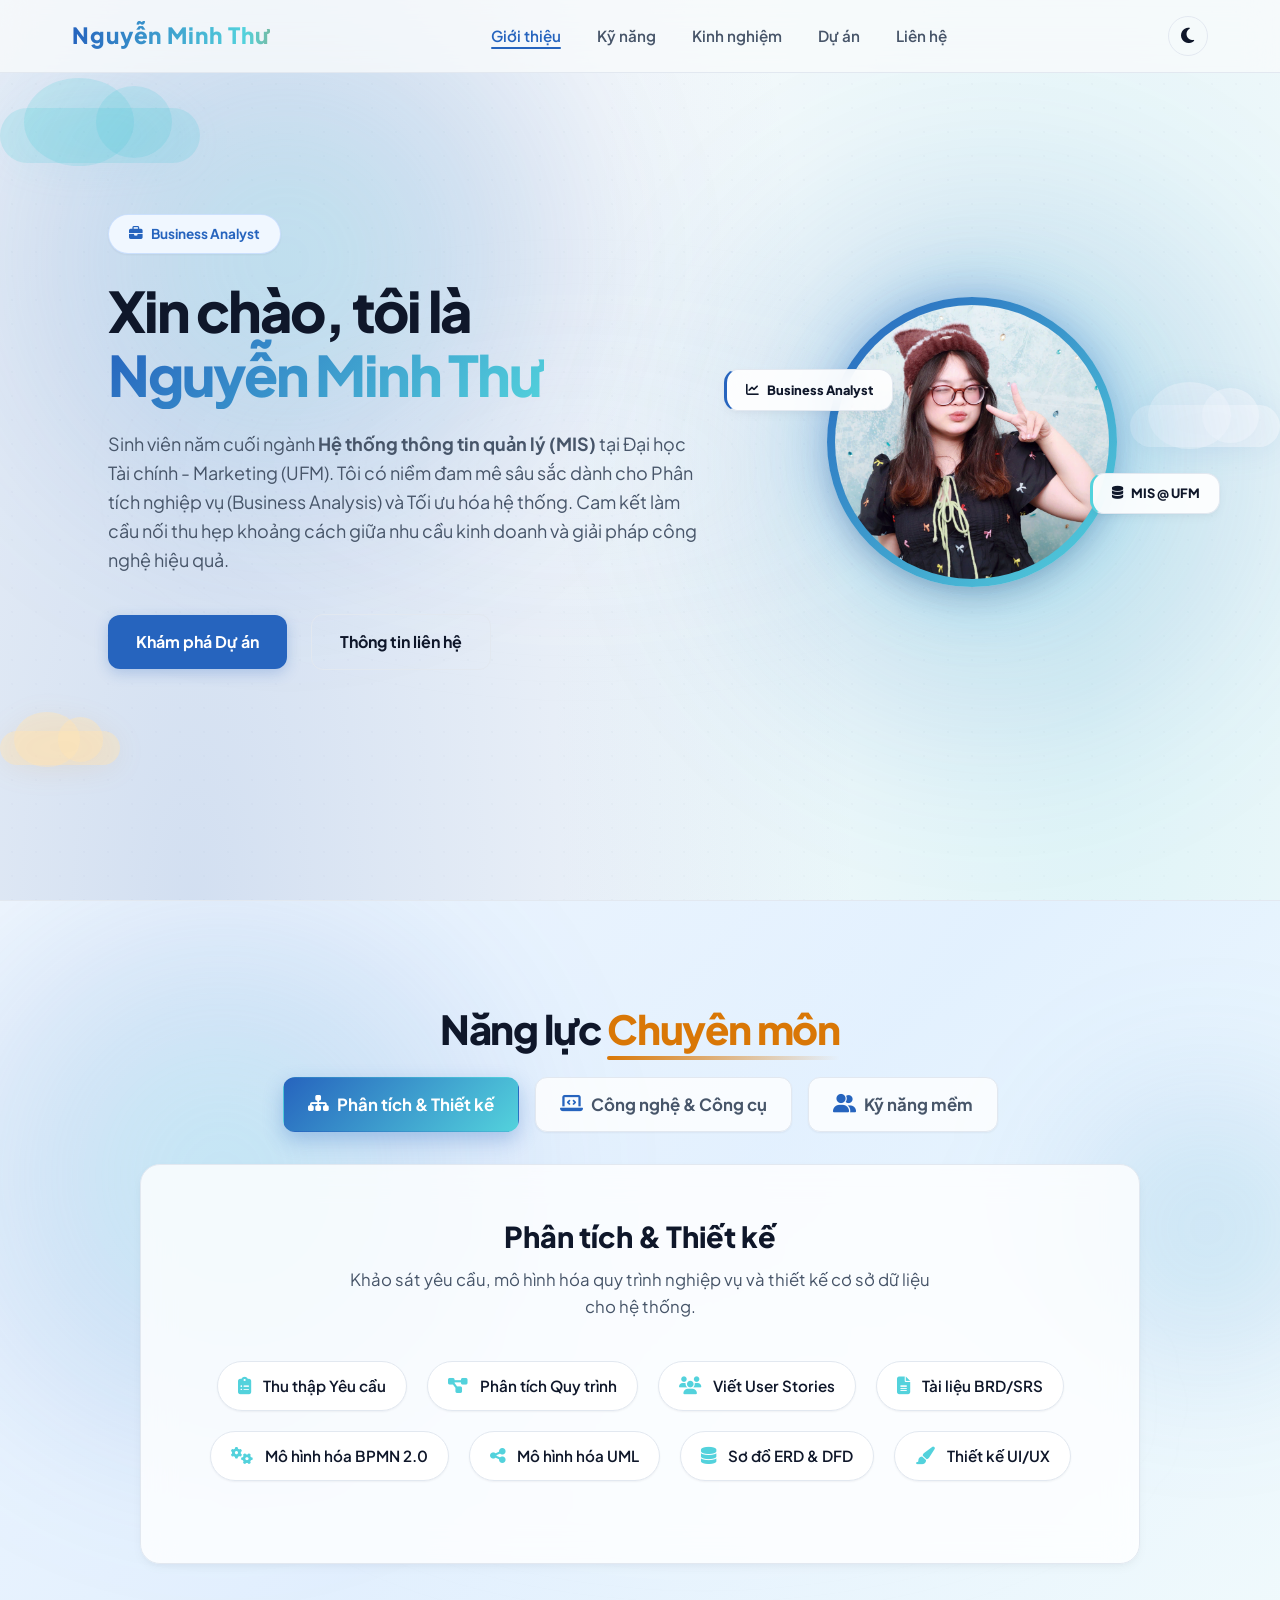
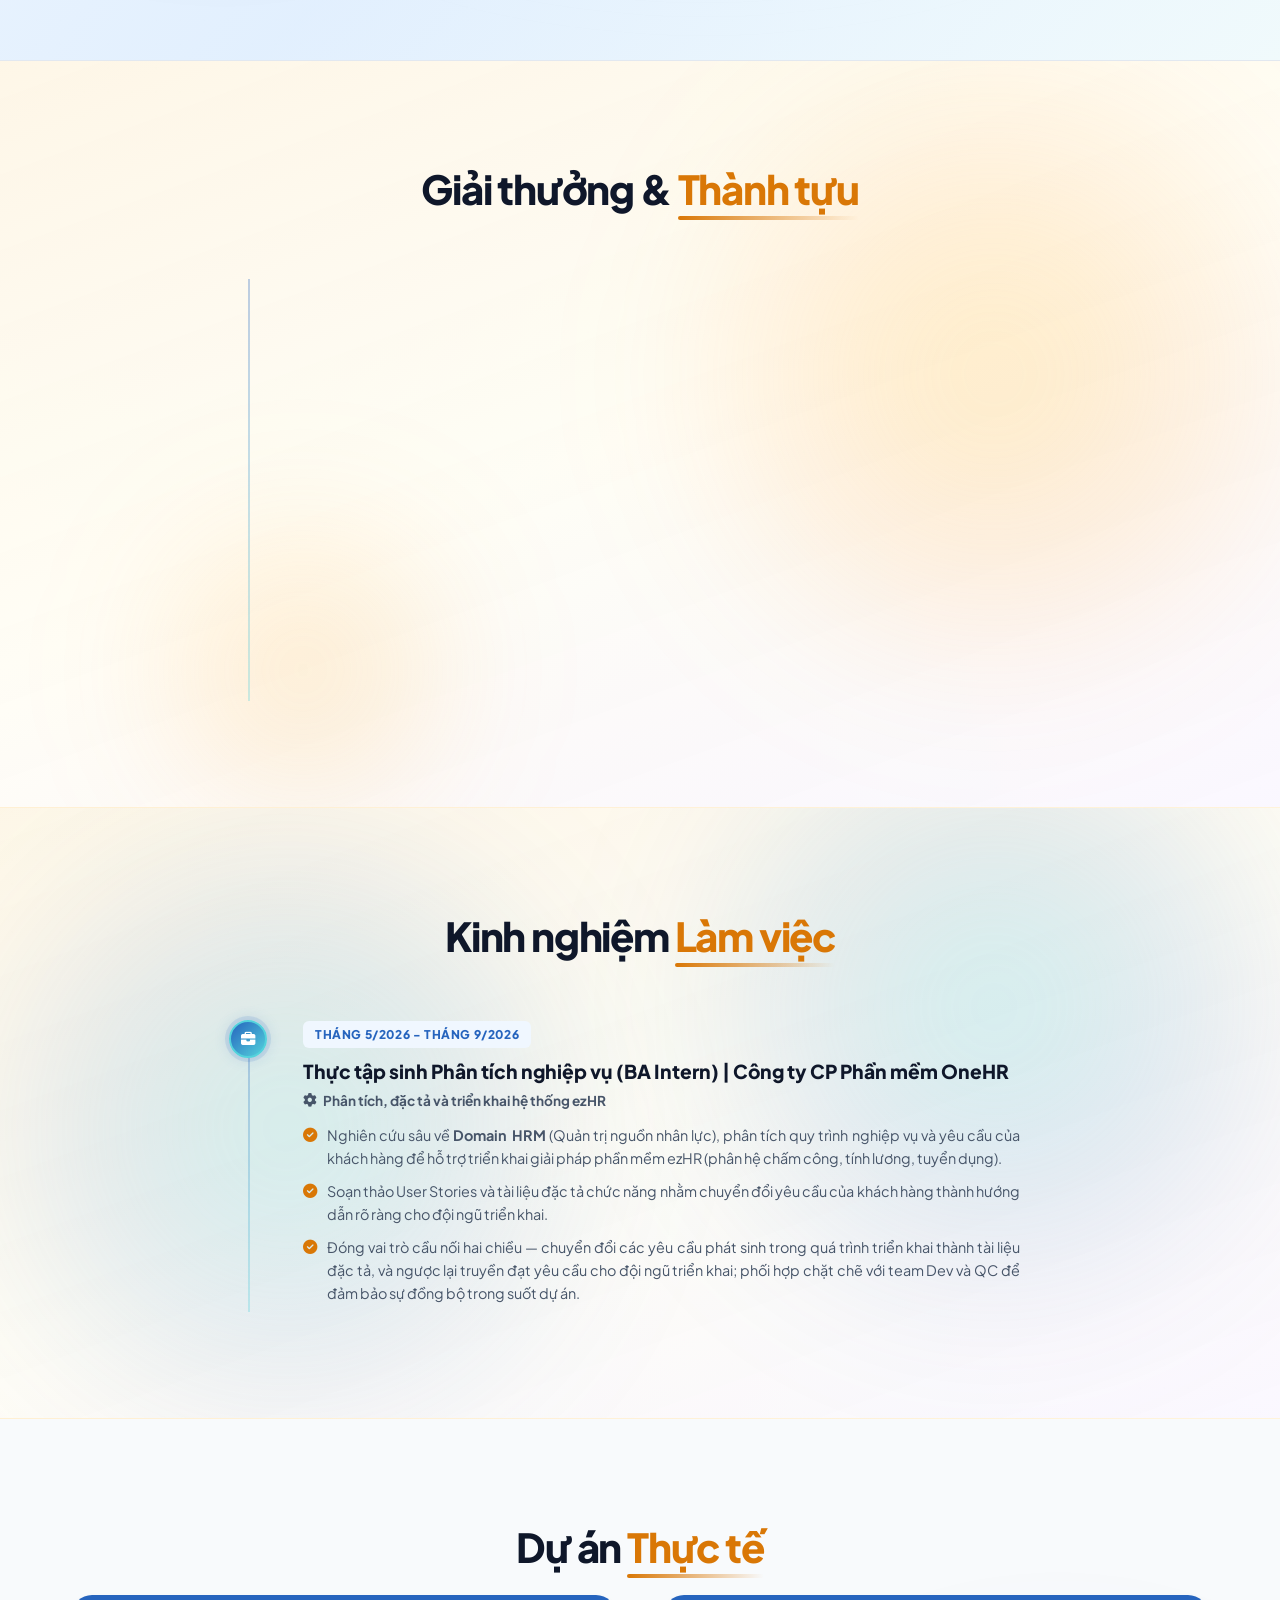
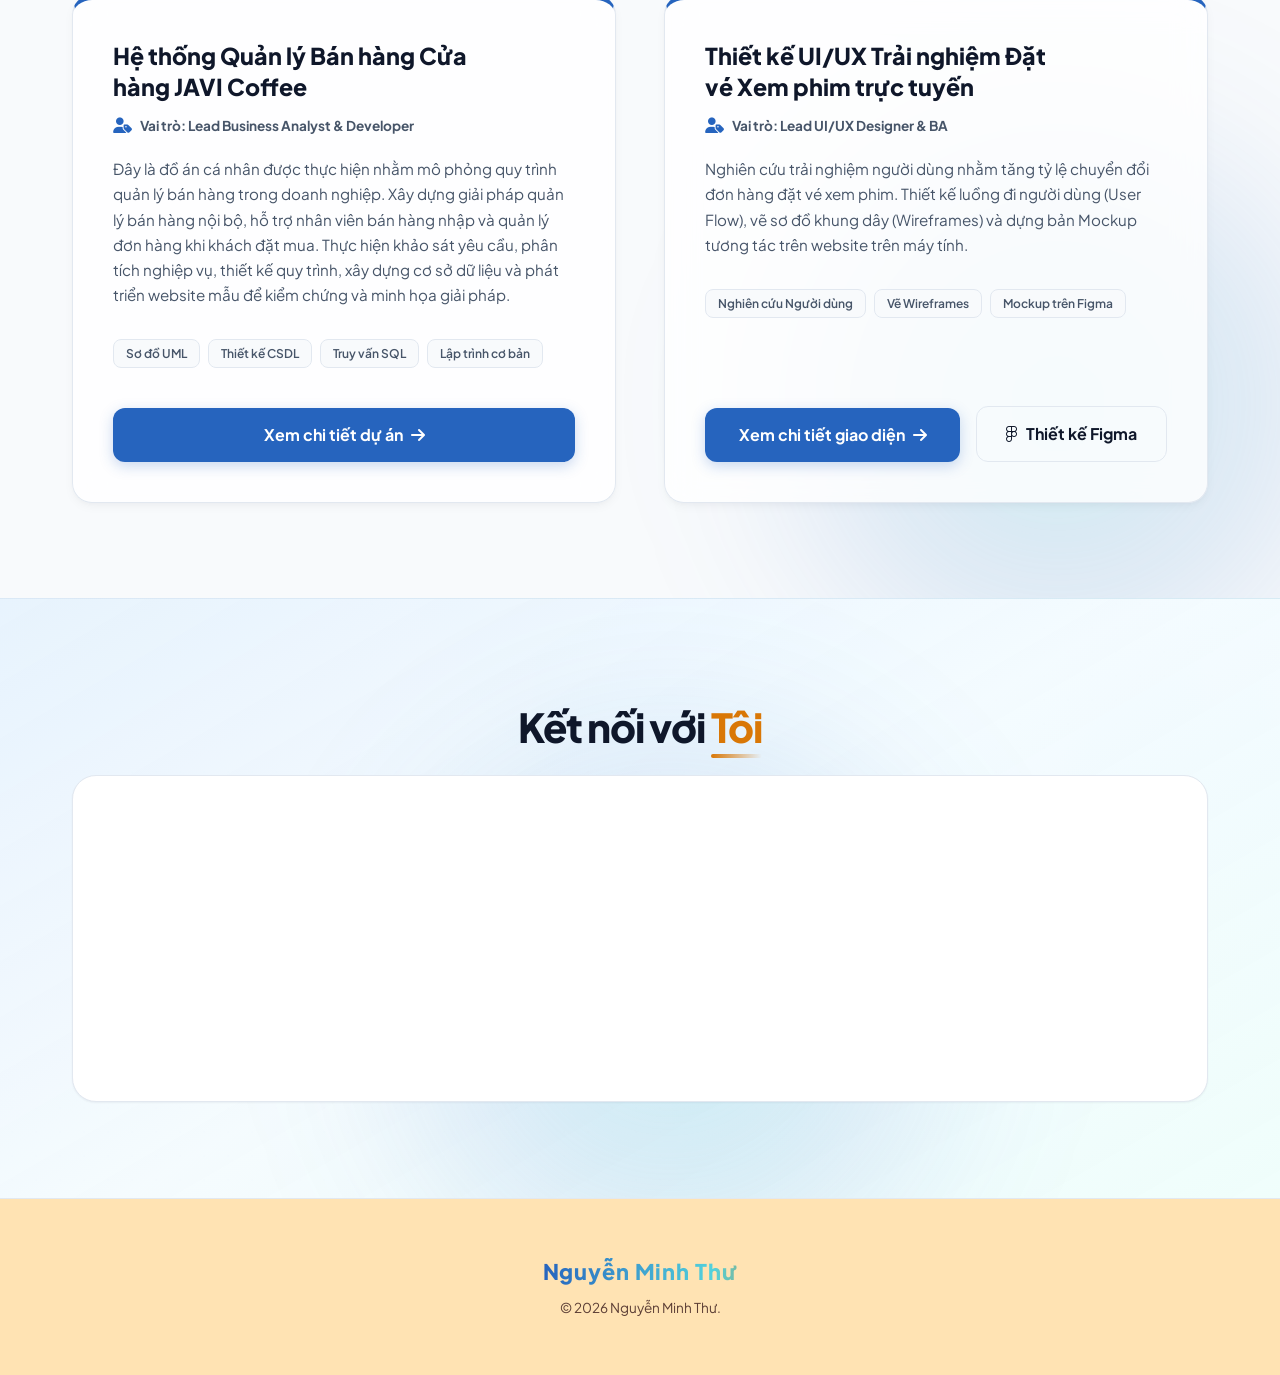
==== commit a663368f: "Update portfolio: removed demo video, changed internship duration, removed javi website link" ====
--- a/index.html
+++ b/index.html
@@ -215,11 +215,7 @@
                         <h3 class="award-title">Quán quân (Giải Nhất) | Cuộc thi Xây dựng AI Chatbot</h3>
                         <div class="award-organizer"><i class="fas fa-university"></i> Ban tổ chức: Trường Đại học Tài chính - Marketing</div>
                         <p class="award-desc">Hệ thống Chatbot AI tích hợp hỗ trợ sinh viên tự động xét duyệt danh hiệu <strong>Sinh viên 5 tốt</strong> — giúp sinh viên tra cứu điều kiện, nộp hồ sơ và theo dõi tiến trình xét duyệt ngay trong giao diện chat thông minh, không cần qua nhiều khâu thủ công.</p>
-                        <div class="award-action-row">
-                            <button class="award-source-link award-video-btn" onclick="openChatbotVideoModal()">
-                                <i class="fas fa-play-circle"></i> Xem video demo
-                            </button>
-                        </div>
+
                     </div>
                 </div>
 
@@ -257,7 +253,7 @@
                 <div class="awards-timeline-item reveal reveal-left">
                     <div class="timeline-dot"><i class="fas fa-briefcase"></i></div>
                     <div class="timeline-content">
-                        <div class="award-year">Tháng 4/2026 - Tháng 6/2026</div>
+                        <div class="award-year">Tháng 5/2026 - Tháng 9/2026</div>
                         <h3 class="award-title">Thực tập sinh Phân tích nghiệp vụ (BA Intern) | Công ty CP Phần mềm OneHR</h3>
                         <div class="award-organizer"><i class="fas fa-cog"></i> Phân tích, đặc tả và triển khai hệ thống ezHR</div>
                         <div class="award-desc" style="text-align: justify; margin-top: 10px;">
@@ -310,11 +306,8 @@
                             <span class="tech-badge">Lập trình cơ bản</span>
                         </div>
                         <div style="display: flex; gap: 1rem; width: 100%; margin-top: auto;">
-                            <a href="javi-coffee-detail.html" class="btn btn-primary" style="flex: 1.2; justify-content: center; text-align: center;">
+                            <a href="javi-coffee-detail.html" class="btn btn-primary" style="flex: 1; justify-content: center; text-align: center;">
                                 Xem chi tiết dự án <i class="fas fa-arrow-right"></i>
-                            </a>
-                            <a href="https://github.com/tohuwne/QL_ban_hang_JAVI" target="_blank" class="btn btn-secondary" style="flex: 0.8; justify-content: center; text-align: center;">
-                                <i class="fas fa-globe"></i> Xem website
                             </a>
                         </div>
                     </div>
@@ -366,7 +359,7 @@
                 
                 <div class="contact-methods reveal reveal-right">
                     <!-- Email -->
-                    <a href="mailto:Nguyenminhthu.invn@gmail.com" class="contact-method-item">
+                    <a href="https://mail.google.com/mail/?view=cm&fs=1&to=Nguyenminhthu.invn@gmail.com&su=Liên%20hệ%20từ%20Portfolio%20-%20Nguyễn%20Minh%20Thư&body=Xin%20chào%20Nguyễn%20Minh%20Thư,%0D%0A%0D%0A" target="_blank" rel="noopener noreferrer" class="contact-method-item">
                         <div class="contact-method-left">
                             <span class="contact-lbl">Email liên hệ</span>
                             <span class="contact-val">Nguyenminhthu.invn@gmail.com</span>
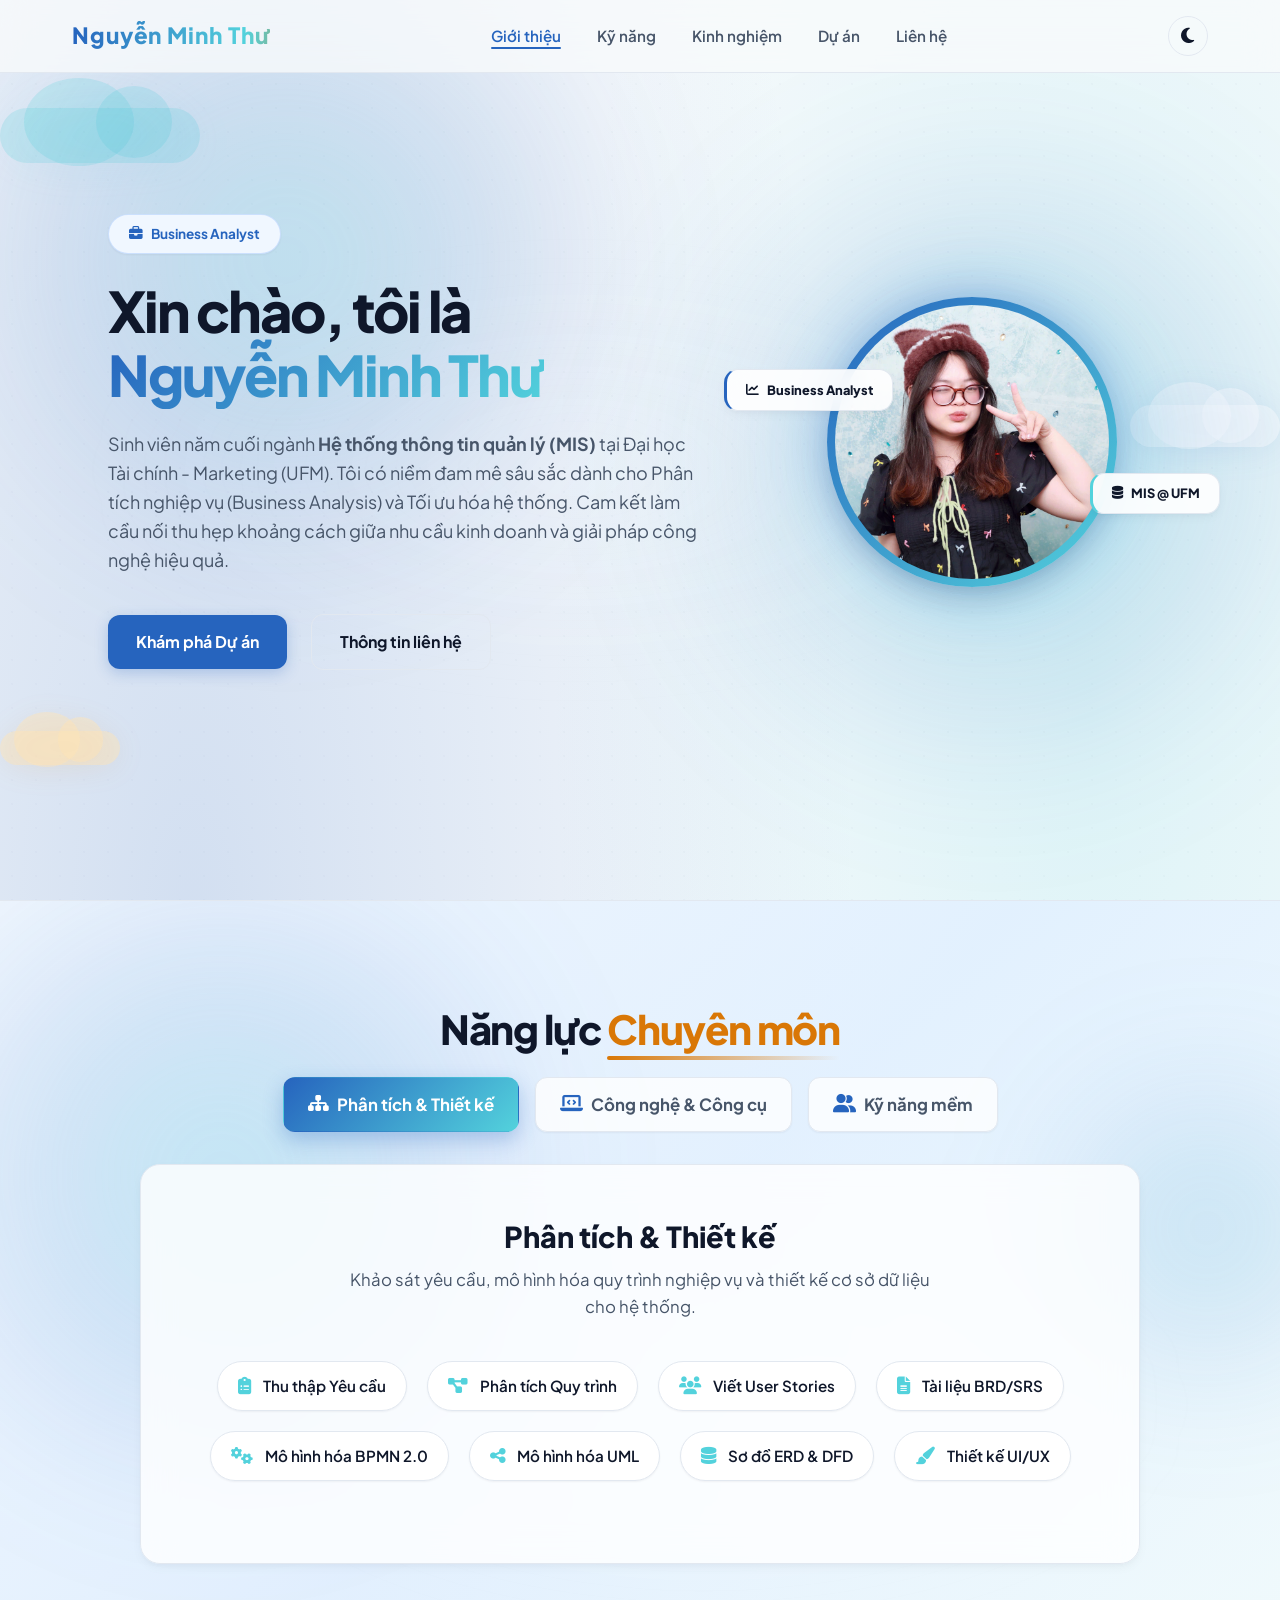
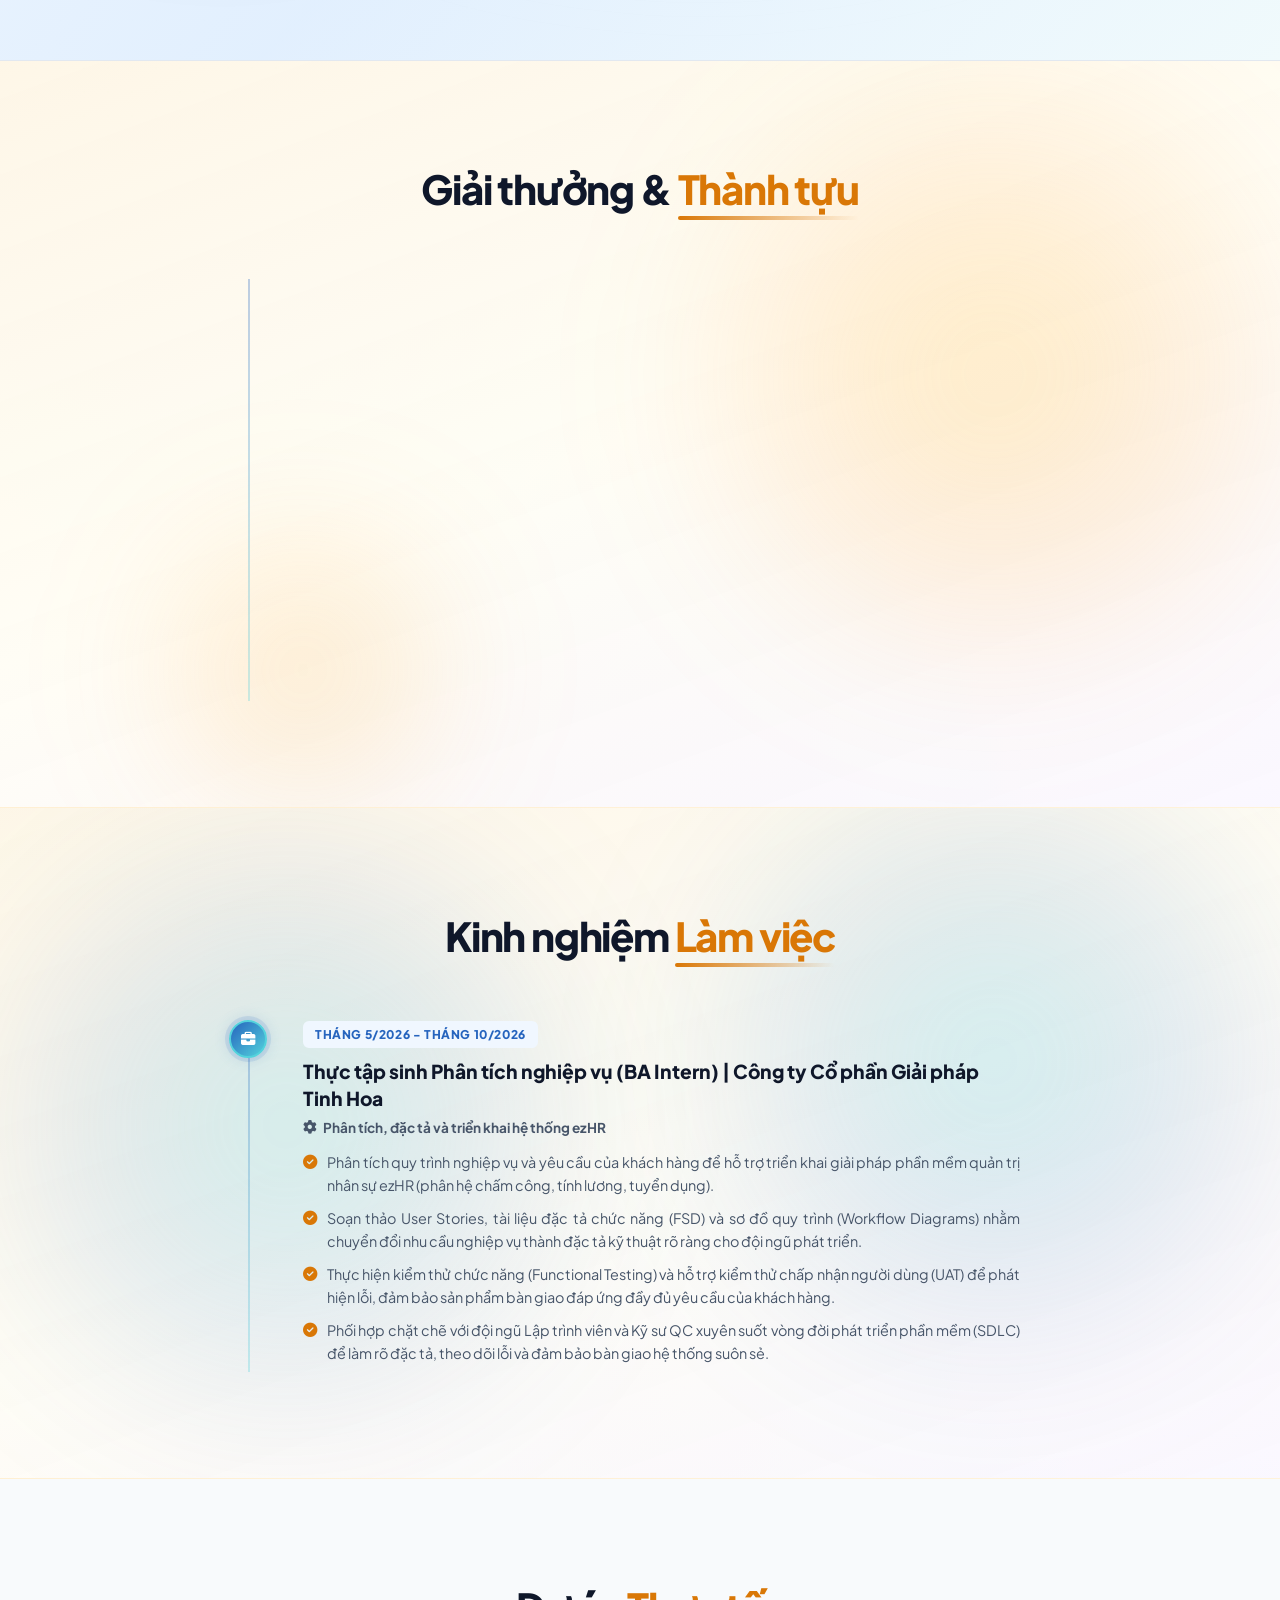
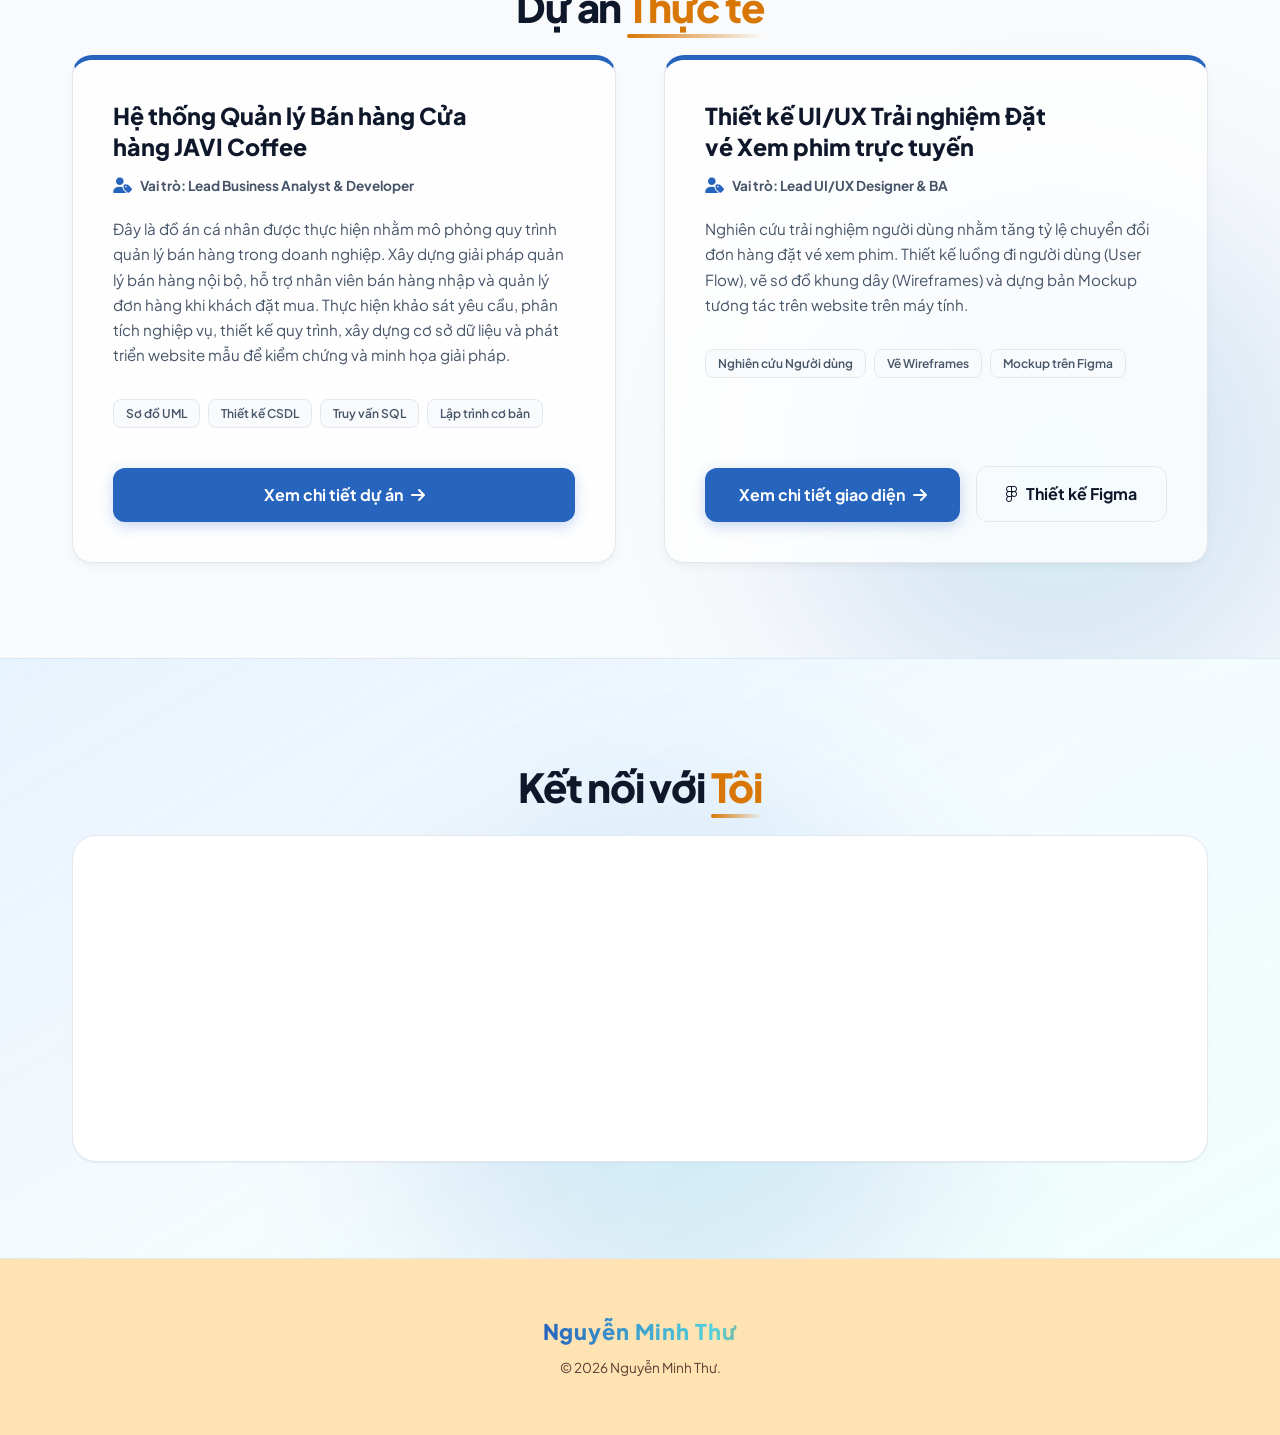
==== commit 8f9e4135: "Cap nhat kinh nghiem: doi ten cong ty Tinh Hoa, thoi gian T5-T10, bo sung mo ta FSD/UAT/SDLC" ====
--- a/index.html
+++ b/index.html
@@ -249,26 +249,30 @@
             <div class="awards-timeline-container">
                 <div class="awards-timeline-line"></div>
                 
-                <!-- Experience 1: OneHR -->
+                <!-- Experience 1: Tinh Hoa Solutions -->
                 <div class="awards-timeline-item reveal reveal-left">
                     <div class="timeline-dot"><i class="fas fa-briefcase"></i></div>
                     <div class="timeline-content">
-                        <div class="award-year">Tháng 5/2026 - Tháng 9/2026</div>
-                        <h3 class="award-title">Thực tập sinh Phân tích nghiệp vụ (BA Intern) | Công ty CP Phần mềm OneHR</h3>
+                        <div class="award-year">Tháng 5/2026 - Tháng 10/2026</div>
+                        <h3 class="award-title">Thực tập sinh Phân tích nghiệp vụ (BA Intern) | Công ty Cổ phần Giải pháp Tinh Hoa</h3>
                         <div class="award-organizer"><i class="fas fa-cog"></i> Phân tích, đặc tả và triển khai hệ thống ezHR</div>
                         <div class="award-desc" style="text-align: justify; margin-top: 10px;">
                             <ul style="list-style-type: none; padding-left: 0; margin: 0;">
                                 <li style="margin-bottom: 10px; display: flex; align-items: flex-start;">
                                     <i class="fas fa-check-circle" style="color: var(--color-highlight); margin-right: 10px; margin-top: 4px;"></i>
-                                    <span>Nghiên cứu sâu về <strong>Domain HRM</strong> (Quản trị nguồn nhân lực), phân tích quy trình nghiệp vụ và yêu cầu của khách hàng để hỗ trợ triển khai giải pháp phần mềm ezHR (phân hệ chấm công, tính lương, tuyển dụng).</span>
+                                    <span>Phân tích quy trình nghiệp vụ và yêu cầu của khách hàng để hỗ trợ triển khai giải pháp phần mềm quản trị nhân sự ezHR (phân hệ chấm công, tính lương, tuyển dụng).</span>
                                 </li>
                                 <li style="margin-bottom: 10px; display: flex; align-items: flex-start;">
                                     <i class="fas fa-check-circle" style="color: var(--color-highlight); margin-right: 10px; margin-top: 4px;"></i>
-                                    <span>Soạn thảo User Stories và tài liệu đặc tả chức năng nhằm chuyển đổi yêu cầu của khách hàng thành hướng dẫn rõ ràng cho đội ngũ triển khai.</span>
+                                    <span>Soạn thảo User Stories, tài liệu đặc tả chức năng (FSD) và sơ đồ quy trình (Workflow Diagrams) nhằm chuyển đổi nhu cầu nghiệp vụ thành đặc tả kỹ thuật rõ ràng cho đội ngũ phát triển.</span>
+                                </li>
+                                <li style="margin-bottom: 10px; display: flex; align-items: flex-start;">
+                                    <i class="fas fa-check-circle" style="color: var(--color-highlight); margin-right: 10px; margin-top: 4px;"></i>
+                                    <span>Thực hiện kiểm thử chức năng (Functional Testing) và hỗ trợ kiểm thử chấp nhận người dùng (UAT) để phát hiện lỗi, đảm bảo sản phẩm bàn giao đáp ứng đầy đủ yêu cầu của khách hàng.</span>
                                 </li>
                                 <li style="display: flex; align-items: flex-start;">
                                     <i class="fas fa-check-circle" style="color: var(--color-highlight); margin-right: 10px; margin-top: 4px;"></i>
-                                    <span>Đóng vai trò cầu nối hai chiều — chuyển đổi các yêu cầu phát sinh trong quá trình triển khai thành tài liệu đặc tả, và ngược lại truyền đạt yêu cầu cho đội ngũ triển khai; phối hợp chặt chẽ với team Dev và QC để đảm bảo sự đồng bộ trong suốt dự án.</span>
+                                    <span>Phối hợp chặt chẽ với đội ngũ Lập trình viên và Kỹ sư QC xuyên suốt vòng đời phát triển phần mềm (SDLC) để làm rõ đặc tả, theo dõi lỗi và đảm bảo bàn giao hệ thống suôn sẻ.</span>
                                 </li>
                             </ul>
                         </div>
